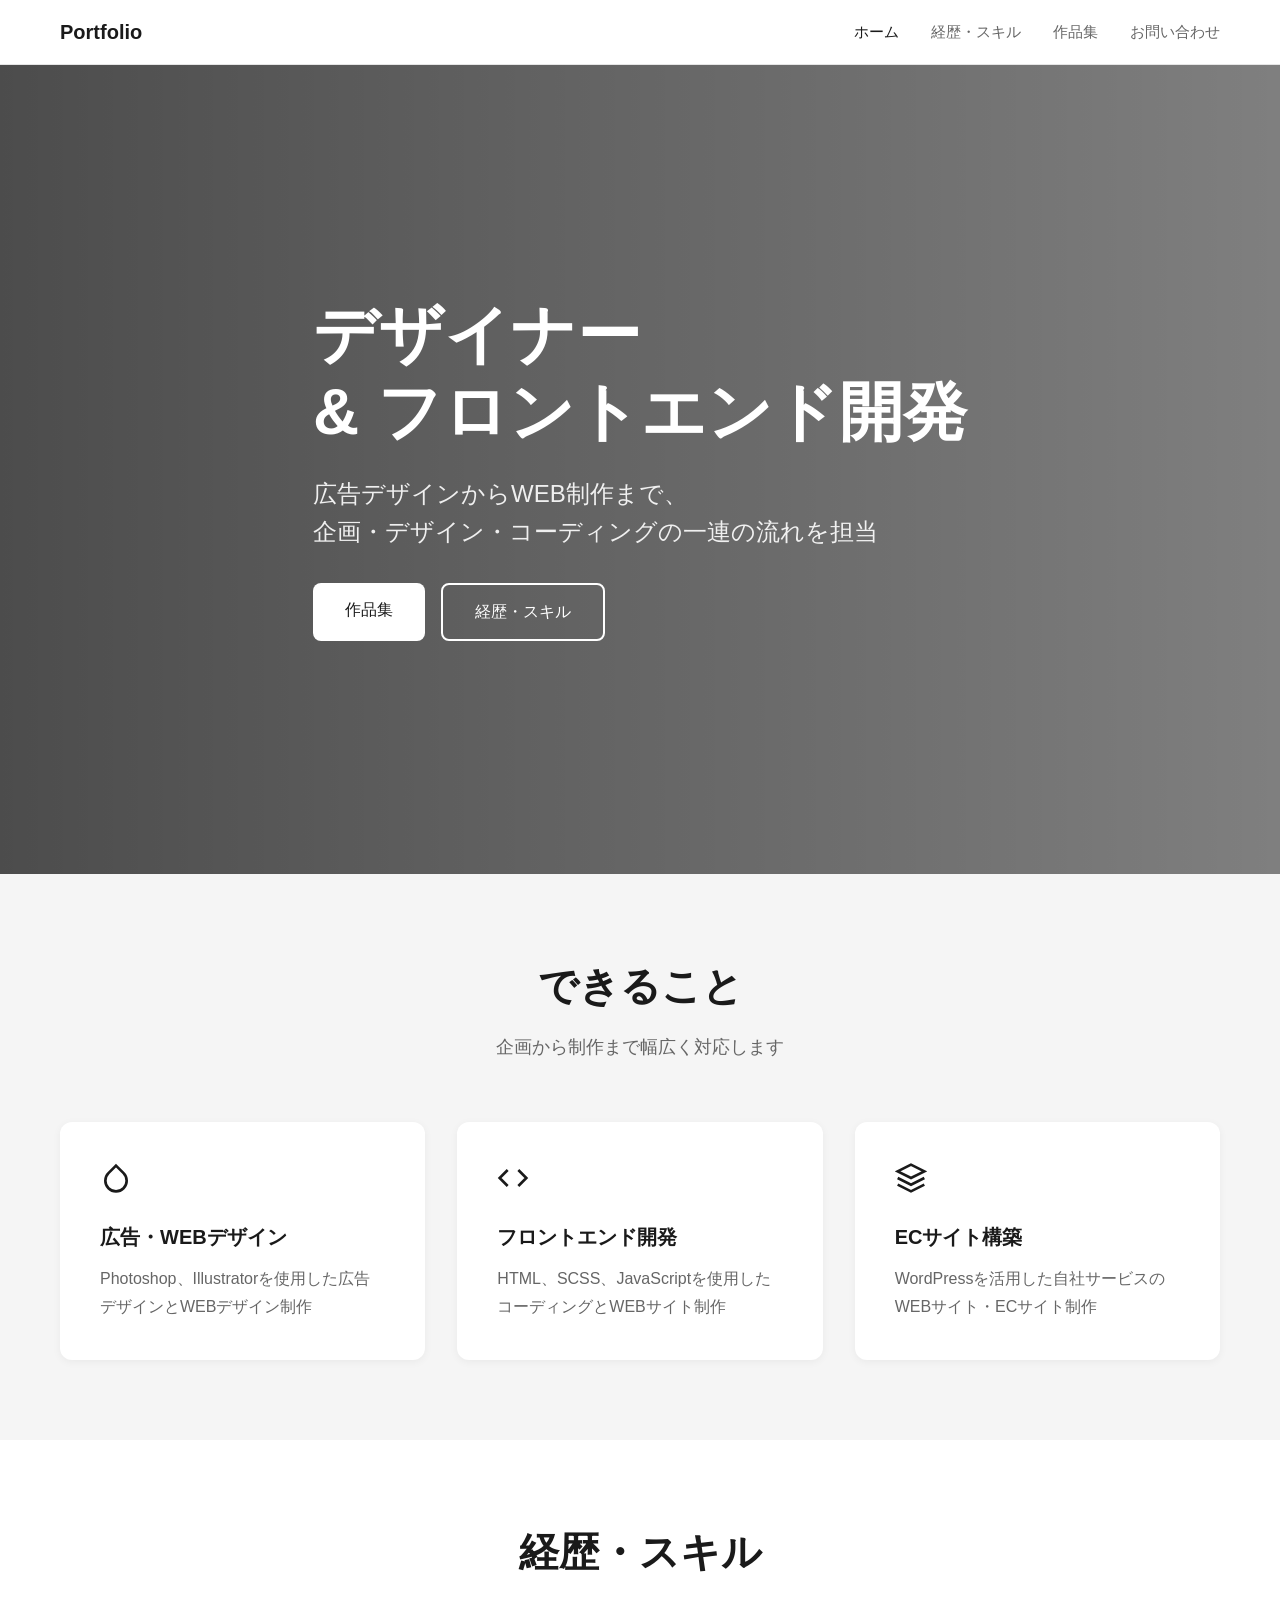
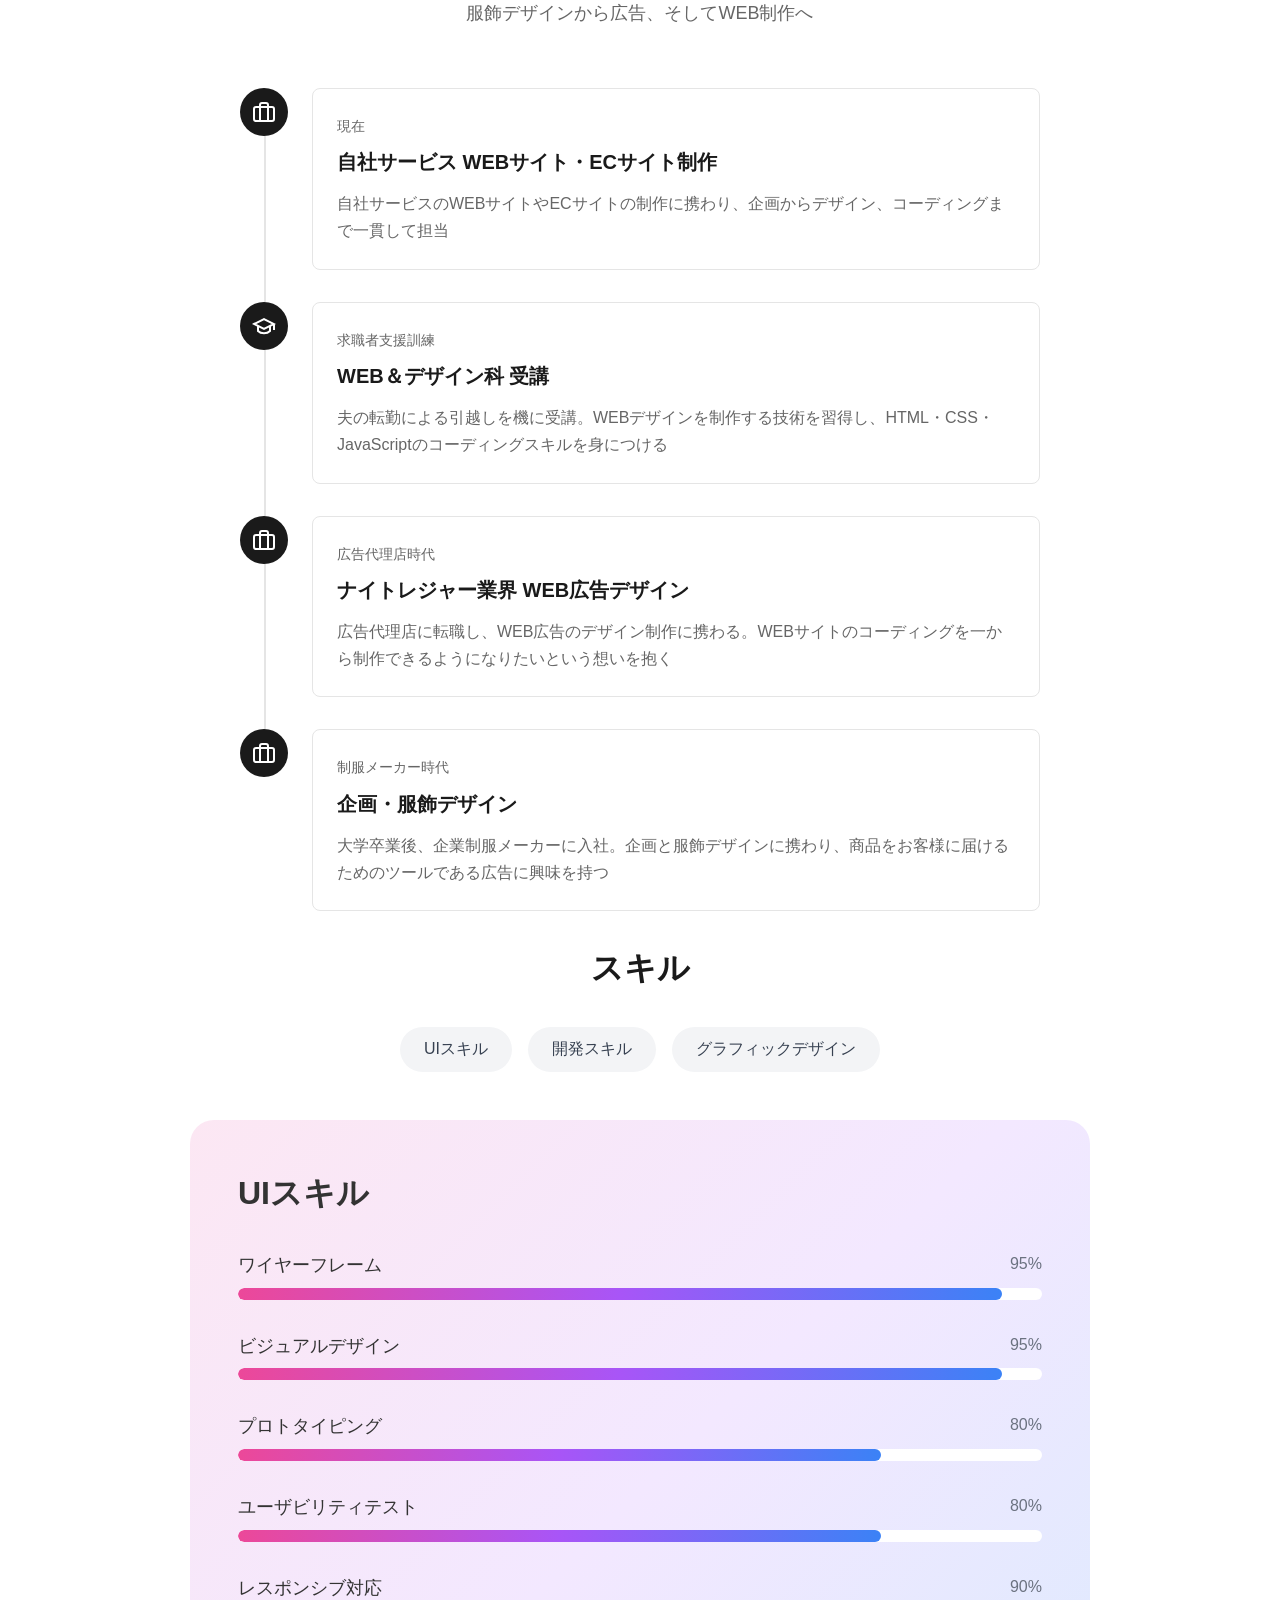
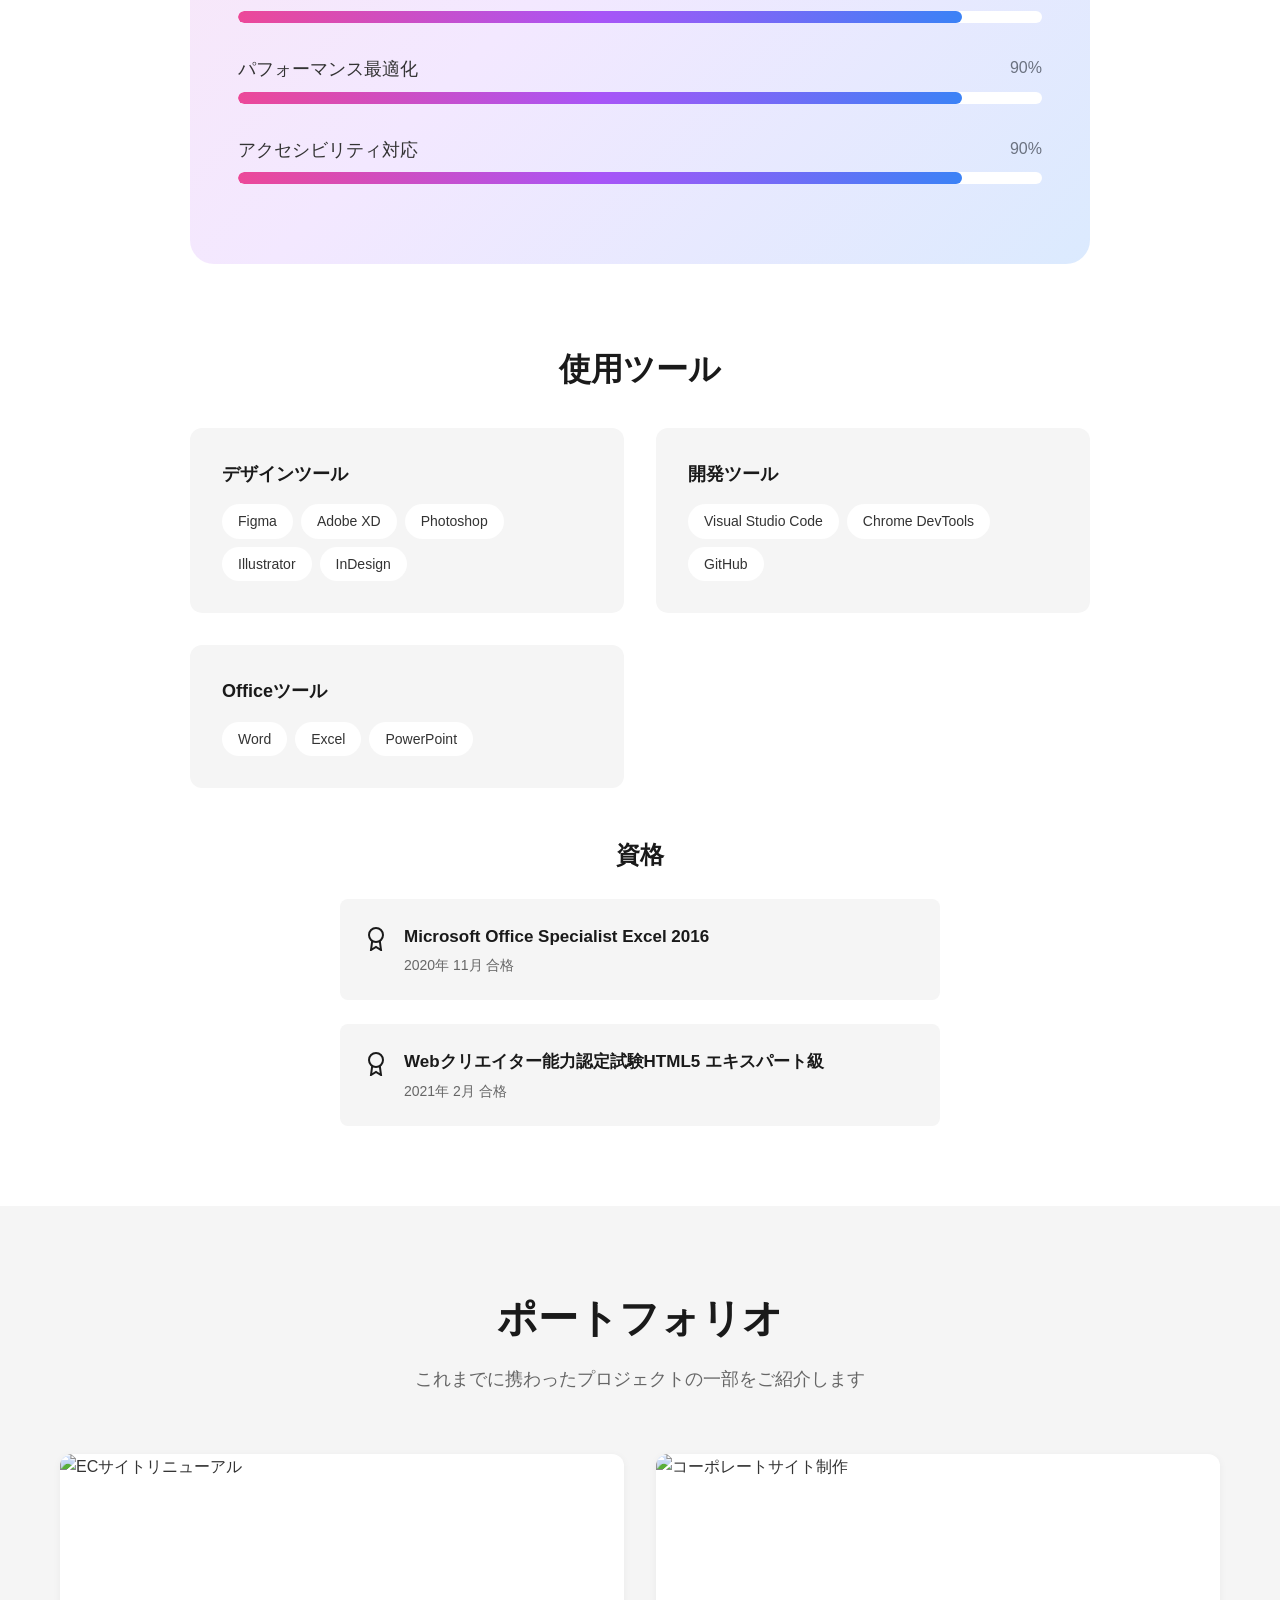
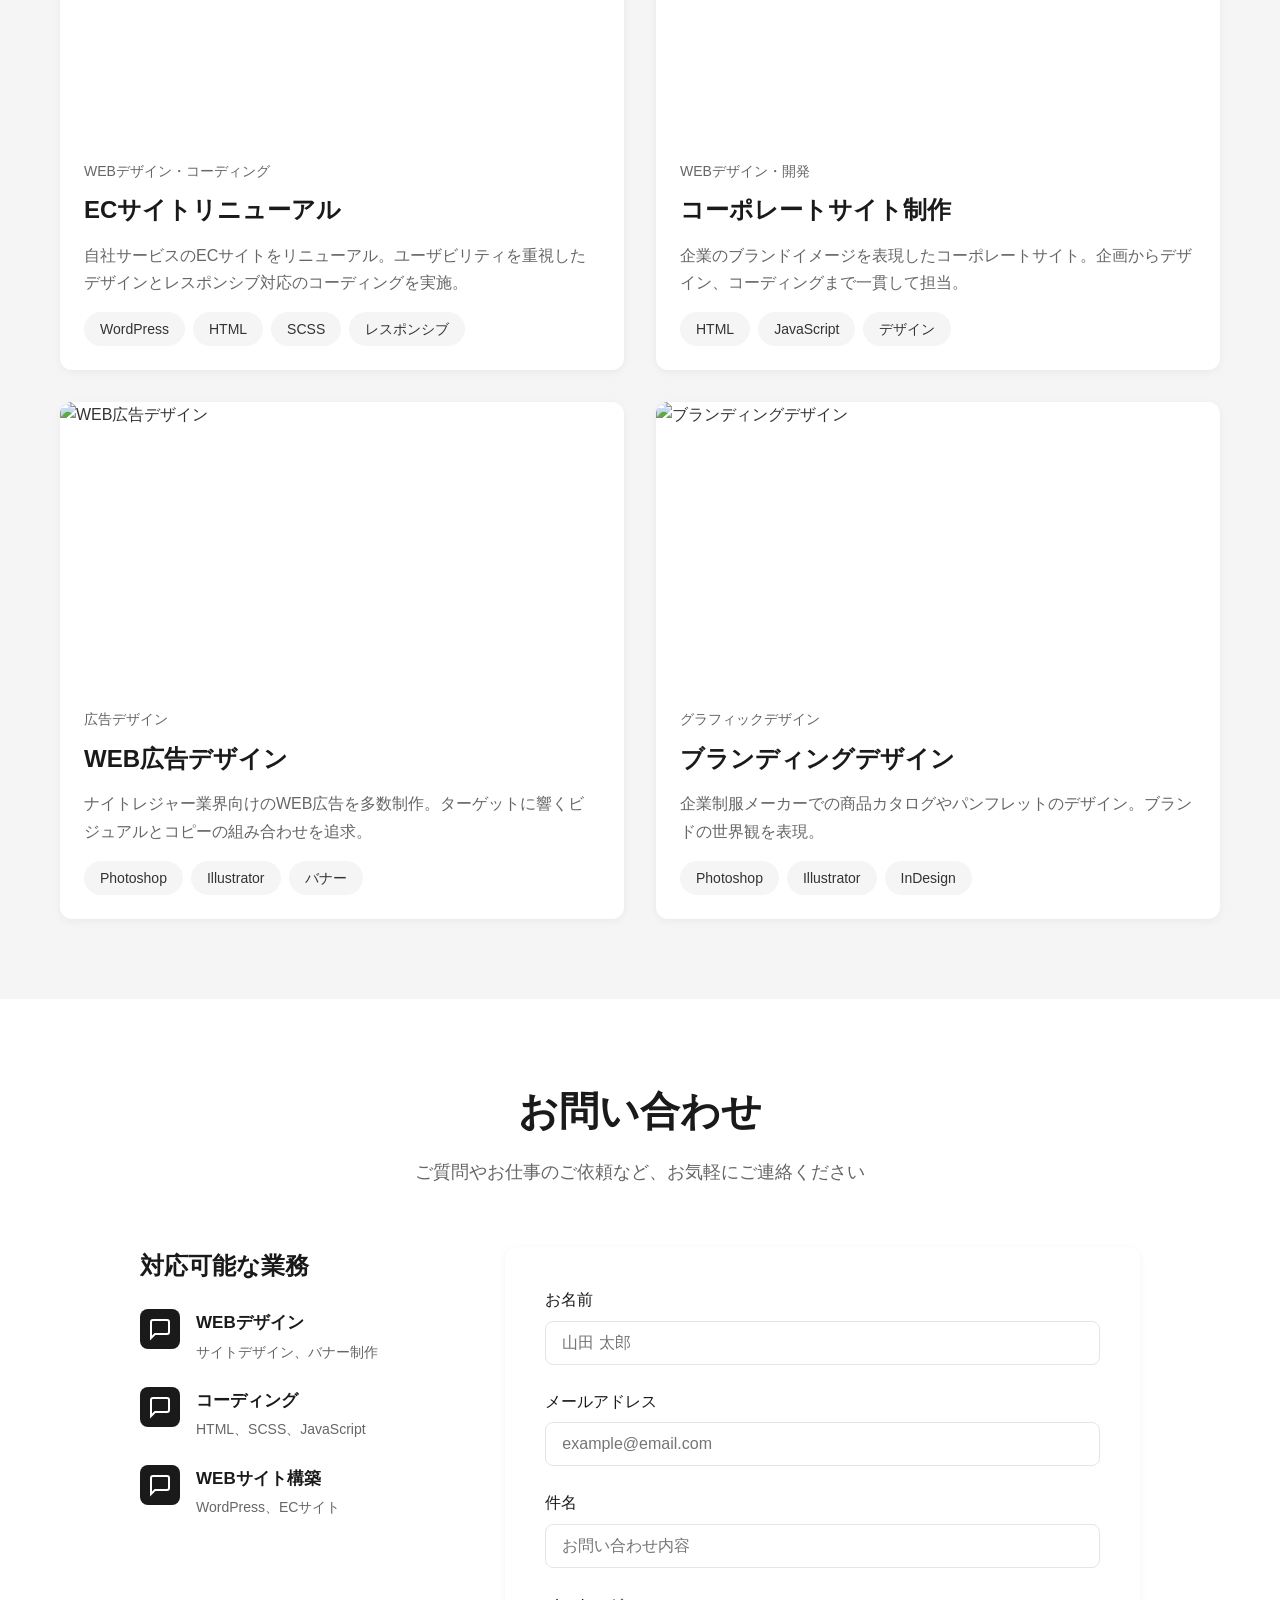
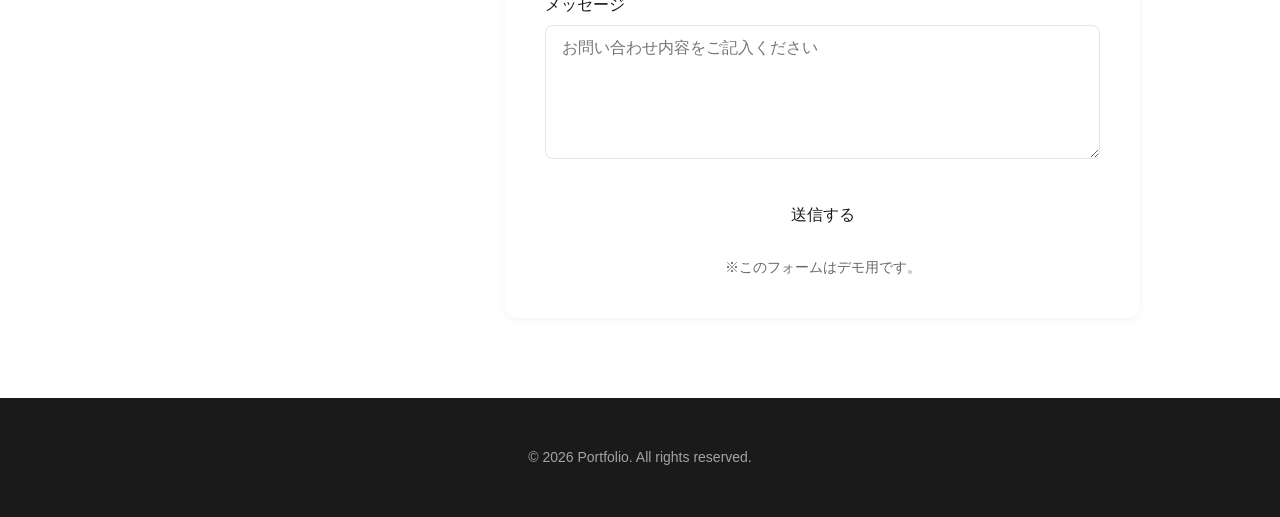
==== index.html @ a0ac702e "Add files via upload" ====
<!DOCTYPE html>
<html lang="ja">
<head>
    <meta charset="UTF-8">
    <meta name="viewport" content="width=device-width, initial-scale=1.0">
    <title>ポートフォリオサイト</title>
    <link rel="stylesheet" href="style.css">
</head>
<body>
    <header class="header" id="header">
        <nav class="nav container">
            <a href="#home" class="nav-logo">Portfolio</a>
            <div class="nav-menu" id="nav-menu">
                <ul class="nav-list">
                    <li class="nav-item"><a href="#home" class="nav-link">ホーム</a></li>
                    <li class="nav-item"><a href="#about" class="nav-link">経歴・スキル</a></li>
                    <li class="nav-item"><a href="#portfolio" class="nav-link">作品集</a></li>
                    <li class="nav-item"><a href="#contact" class="nav-link">お問い合わせ</a></li>
                </ul>
            </div>
            <div class="nav-toggle" id="nav-toggle">
                <span></span>
                <span></span>
                <span></span>
            </div>
        </nav>
    </header>

    <!-- ホームセクション -->
    <section class="home" id="home">
        <div class="home-overlay"></div>
        <div class="home-content container">
            <h1 class="home-title fade-in">デザイナー<br>& フロントエンド開発</h1>
            <p class="home-description fade-in">
                広告デザインからWEB制作まで、<br>
                企画・デザイン・コーディングの一連の流れを担当
            </p>
            <div class="home-buttons fade-in">
                <a href="#portfolio" class="btn btn-primary">作品集</a>
                <a href="#about" class="btn btn-secondary">経歴・スキル</a>
            </div>
        </div>
    </section>

    <!-- できることセクション -->
    <section class="features section">
        <div class="container">
            <div class="section-header">
                <h2 class="section-title">できること</h2>
                <p class="section-description">企画から制作まで幅広く対応します</p>
            </div>
            <div class="features-grid">
                <div class="feature-card">
                    <div class="feature-icon">
                        <svg xmlns="http://www.w3.org/2000/svg" width="32" height="32" viewBox="0 0 24 24" fill="none" stroke="currentColor" stroke-width="2">
                            <path d="M12 2.69l5.66 5.66a8 8 0 1 1-11.31 0z"/>
                        </svg>
                    </div>
                    <h3 class="feature-title">広告・WEBデザイン</h3>
                    <p class="feature-description">Photoshop、Illustratorを使用した広告デザインとWEBデザイン制作</p>
                </div>
                <div class="feature-card">
                    <div class="feature-icon">
                        <svg xmlns="http://www.w3.org/2000/svg" width="32" height="32" viewBox="0 0 24 24" fill="none" stroke="currentColor" stroke-width="2">
                            <polyline points="16 18 22 12 16 6"></polyline>
                            <polyline points="8 6 2 12 8 18"></polyline>
                        </svg>
                    </div>
                    <h3 class="feature-title">フロントエンド開発</h3>
                    <p class="feature-description">HTML、SCSS、JavaScriptを使用したコーディングとWEBサイト制作</p>
                </div>
                <div class="feature-card">
                    <div class="feature-icon">
                        <svg xmlns="http://www.w3.org/2000/svg" width="32" height="32" viewBox="0 0 24 24" fill="none" stroke="currentColor" stroke-width="2">
                            <polygon points="12 2 2 7 12 12 22 7 12 2"></polygon>
                            <polyline points="2 17 12 22 22 17"></polyline>
                            <polyline points="2 12 12 17 22 12"></polyline>
                        </svg>
                    </div>
                    <h3 class="feature-title">ECサイト構築</h3>
                    <p class="feature-description">WordPressを活用した自社サービスのWEBサイト・ECサイト制作</p>
                </div>
            </div>
        </div>
    </section>

    <!-- 経歴・スキルセクション -->
    <section class="about section" id="about">
        <div class="container">
            <div class="section-header">
                <h2 class="section-title">経歴・スキル</h2>
                <p class="section-description">服飾デザインから広告、そしてWEB制作へ</p>
            </div>

            <!-- 経歴タイムライン -->
            <div class="timeline">
                <div class="timeline-item">
                    <div class="timeline-icon">
                        <svg xmlns="http://www.w3.org/2000/svg" width="24" height="24" viewBox="0 0 24 24" fill="none" stroke="currentColor" stroke-width="2">
                            <rect x="2" y="7" width="20" height="14" rx="2" ry="2"></rect>
                            <path d="M16 21V5a2 2 0 0 0-2-2h-4a2 2 0 0 0-2 2v16"></path>
                        </svg>
                    </div>
                    <div class="timeline-content">
                        <span class="timeline-period">現在</span>
                        <h3 class="timeline-title">自社サービス WEBサイト・ECサイト制作</h3>
                        <p class="timeline-description">自社サービスのWEBサイトやECサイトの制作に携わり、企画からデザイン、コーディングまで一貫して担当</p>
                    </div>
                </div>
                <div class="timeline-item">
                    <div class="timeline-icon">
                        <svg xmlns="http://www.w3.org/2000/svg" width="24" height="24" viewBox="0 0 24 24" fill="none" stroke="currentColor" stroke-width="2">
                            <path d="M22 10v6M2 10l10-5 10 5-10 5z"></path>
                            <path d="M6 12v5c3 3 9 3 12 0v-5"></path>
                        </svg>
                    </div>
                    <div class="timeline-content">
                        <span class="timeline-period">求職者支援訓練</span>
                        <h3 class="timeline-title">WEB＆デザイン科 受講</h3>
                        <p class="timeline-description">夫の転勤による引越しを機に受講。WEBデザインを制作する技術を習得し、HTML・CSS・JavaScriptのコーディングスキルを身につける</p>
                    </div>
                </div>
                <div class="timeline-item">
                    <div class="timeline-icon">
                        <svg xmlns="http://www.w3.org/2000/svg" width="24" height="24" viewBox="0 0 24 24" fill="none" stroke="currentColor" stroke-width="2">
                            <rect x="2" y="7" width="20" height="14" rx="2" ry="2"></rect>
                            <path d="M16 21V5a2 2 0 0 0-2-2h-4a2 2 0 0 0-2 2v16"></path>
                        </svg>
                    </div>
                    <div class="timeline-content">
                        <span class="timeline-period">広告代理店時代</span>
                        <h3 class="timeline-title">ナイトレジャー業界 WEB広告デザイン</h3>
                        <p class="timeline-description">広告代理店に転職し、WEB広告のデザイン制作に携わる。WEBサイトのコーディングを一から制作できるようになりたいという想いを抱く</p>
                    </div>
                </div>
                <div class="timeline-item">
                    <div class="timeline-icon">
                        <svg xmlns="http://www.w3.org/2000/svg" width="24" height="24" viewBox="0 0 24 24" fill="none" stroke="currentColor" stroke-width="2">
                            <rect x="2" y="7" width="20" height="14" rx="2" ry="2"></rect>
                            <path d="M16 21V5a2 2 0 0 0-2-2h-4a2 2 0 0 0-2 2v16"></path>
                        </svg>
                    </div>
                    <div class="timeline-content">
                        <span class="timeline-period">制服メーカー時代</span>
                        <h3 class="timeline-title">企画・服飾デザイン</h3>
                        <p class="timeline-description">大学卒業後、企業制服メーカーに入社。企画と服飾デザインに携わり、商品をお客様に届けるためのツールである広告に興味を持つ</p>
                    </div>
                </div>
            </div>
             <!-- Skills Section -->
            <section id="skills" class="section-bg-white">
                <h3 class="skills-heading">スキル</h3>
                <div class="container">
                    <div class="skill-tabs">
                        <button class="skill-tab" onclick="switchSkillTab('ui')">UIスキル</button>
                        <button class="skill-tab" onclick="switchSkillTab('technical')">開発スキル</button>
                        <button class="skill-tab" onclick="switchSkillTab('design')">グラフィックデザイン</button>
                    </div>

                    <div class="skills-content">
                        <h3 id="skillCategoryTitle" style="font-size: 2rem; margin-bottom: 2rem;">UIスキル</h3>
                        <div id="skillsContainer"></div>
                    </div>
                </div>
            </section>
            <!-- スキル -->
            <div class="skills-section">
                <h3 class="skills-heading">使用ツール</h3>
                <div class="skills-grid">
                    <div class="skill-category">
                        <h4 class="skill-category-title">デザインツール</h4>
                        <div class="skill-tags">
                            <span class="skill-tag">Figma</span>
                            <span class="skill-tag">Adobe XD</span>
                            <span class="skill-tag">Photoshop</span>
                            <span class="skill-tag">Illustrator</span>
                            <span class="skill-tag">InDesign</span>
                        </div>
                    </div>
                    <div class="skill-category">
                        <h4 class="skill-category-title">開発ツール</h4>
                        <div class="skill-tags">
                            <span class="skill-tag">Visual Studio Code</span>
                            <span class="skill-tag">Chrome DevTools</span>
                            <span class="skill-tag">GitHub</span>
                        </div>
                    </div>
                    <div class="skill-category">
                        <h4 class="skill-category-title">Officeツール</h4>
                        <div class="skill-tags">
                            <span class="skill-tag">Word</span>
                            <span class="skill-tag">Excel</span>
                            <span class="skill-tag">PowerPoint</span>
                        </div>
                    </div>
                </div>

                <!-- 資格 -->
                <div class="certifications">
                    <h4 class="certifications-title">資格</h4>
                    <div class="certifications-grid">
                        <div class="certification-item">
                            <svg xmlns="http://www.w3.org/2000/svg" width="24" height="24" viewBox="0 0 24 24" fill="none" stroke="currentColor" stroke-width="2">
                                <circle cx="12" cy="8" r="7"></circle>
                                <polyline points="8.21 13.89 7 23 12 20 17 23 15.79 13.88"></polyline>
                            </svg>
                            <div>
                                <h5>Microsoft Office Specialist Excel 2016</h5>
                                <p>2020年 11月 合格</p>
                            </div>
                        </div>
                        <div class="certification-item">
                            <svg xmlns="http://www.w3.org/2000/svg" width="24" height="24" viewBox="0 0 24 24" fill="none" stroke="currentColor" stroke-width="2">
                                <circle cx="12" cy="8" r="7"></circle>
                                <polyline points="8.21 13.89 7 23 12 20 17 23 15.79 13.88"></polyline>
                            </svg>
                            <div>
                                <h5>Webクリエイター能力認定試験HTML5 エキスパート級</h5>
                                <p>2021年 2月 合格</p>
                            </div>
                        </div>
                    </div>
                </div>
            </div>
        </div>
    </section>

    <!-- ポートフォリオセクション -->
    <section class="portfolio section" id="portfolio">
        <div class="container">
            <div class="section-header">
                <h2 class="section-title">ポートフォリオ</h2>
                <p class="section-description">これまでに携わったプロジェクトの一部をご紹介します</p>
            </div>
            <div class="portfolio-grid">
                <div class="portfolio-item">
                    <div class="portfolio-image">
                        <img src="https://images.unsplash.com/photo-1523001185760-84ed1a5c6377?w=800" alt="ECサイトリニューアル">
                        <div class="portfolio-overlay">
                            <span>詳細を見る</span>
                        </div>
                    </div>
                    <div class="portfolio-content">
                        <span class="portfolio-category">WEBデザイン・コーディング</span>
                        <h3 class="portfolio-title">ECサイトリニューアル</h3>
                        <p class="portfolio-description">自社サービスのECサイトをリニューアル。ユーザビリティを重視したデザインとレスポンシブ対応のコーディングを実施。</p>
                        <div class="portfolio-tags">
                            <span class="portfolio-tag">WordPress</span>
                            <span class="portfolio-tag">HTML</span>
                            <span class="portfolio-tag">SCSS</span>
                            <span class="portfolio-tag">レスポンシブ</span>
                        </div>
                    </div>
                </div>
                <div class="portfolio-item">
                    <div class="portfolio-image">
                        <img src="https://images.unsplash.com/photo-1630522790858-50b4ef44944b?w=800" alt="コーポレートサイト制作">
                        <div class="portfolio-overlay">
                            <span>詳細を見る</span>
                        </div>
                    </div>
                    <div class="portfolio-content">
                        <span class="portfolio-category">WEBデザイン・開発</span>
                        <h3 class="portfolio-title">コーポレートサイト制作</h3>
                        <p class="portfolio-description">企業のブランドイメージを表現したコーポレートサイト。企画からデザイン、コーディングまで一貫して担当。</p>
                        <div class="portfolio-tags">
                            <span class="portfolio-tag">HTML</span>
                            <span class="portfolio-tag">JavaScript</span>
                            <span class="portfolio-tag">デザイン</span>
                        </div>
                    </div>
                </div>
                <div class="portfolio-item">
                    <div class="portfolio-image">
                        <img src="https://images.unsplash.com/photo-1774283834505-e7bf45485d43?w=800" alt="WEB広告デザイン">
                        <div class="portfolio-overlay">
                            <span>詳細を見る</span>
                        </div>
                    </div>
                    <div class="portfolio-content">
                        <span class="portfolio-category">広告デザイン</span>
                        <h3 class="portfolio-title">WEB広告デザイン</h3>
                        <p class="portfolio-description">ナイトレジャー業界向けのWEB広告を多数制作。ターゲットに響くビジュアルとコピーの組み合わせを追求。</p>
                        <div class="portfolio-tags">
                            <span class="portfolio-tag">Photoshop</span>
                            <span class="portfolio-tag">Illustrator</span>
                            <span class="portfolio-tag">バナー</span>
                        </div>
                    </div>
                </div>
                <div class="portfolio-item">
                    <div class="portfolio-image">
                        <img src="https://images.unsplash.com/photo-1512645592367-97ba8a9d4035?w=800" alt="ブランディングデザイン">
                        <div class="portfolio-overlay">
                            <span>詳細を見る</span>
                        </div>
                    </div>
                    <div class="portfolio-content">
                        <span class="portfolio-category">グラフィックデザイン</span>
                        <h3 class="portfolio-title">ブランディングデザイン</h3>
                        <p class="portfolio-description">企業制服メーカーでの商品カタログやパンフレットのデザイン。ブランドの世界観を表現。</p>
                        <div class="portfolio-tags">
                            <span class="portfolio-tag">Photoshop</span>
                            <span class="portfolio-tag">Illustrator</span>
                            <span class="portfolio-tag">InDesign</span>
                        </div>
                    </div>
                </div>
            </div>
        </div>
    </section>

    <!-- お問い合わせセクション -->
    <section class="contact section" id="contact">
        <div class="container">
            <div class="section-header">
                <h2 class="section-title">お問い合わせ</h2>
                <p class="section-description">ご質問やお仕事のご依頼など、お気軽にご連絡ください</p>
            </div>
            <div class="contact-wrapper">
                <div class="contact-info">
                    <h3 class="contact-info-title">対応可能な業務</h3>
                    <div class="contact-service">
                        <div class="contact-service-icon">
                            <svg xmlns="http://www.w3.org/2000/svg" width="24" height="24" viewBox="0 0 24 24" fill="none" stroke="currentColor" stroke-width="2">
                                <path d="M21 15a2 2 0 0 1-2 2H7l-4 4V5a2 2 0 0 1 2-2h14a2 2 0 0 1 2 2z"></path>
                            </svg>
                        </div>
                        <div>
                            <h4>WEBデザイン</h4>
                            <p>サイトデザイン、バナー制作</p>
                        </div>
                    </div>
                    <div class="contact-service">
                        <div class="contact-service-icon">
                            <svg xmlns="http://www.w3.org/2000/svg" width="24" height="24" viewBox="0 0 24 24" fill="none" stroke="currentColor" stroke-width="2">
                                <path d="M21 15a2 2 0 0 1-2 2H7l-4 4V5a2 2 0 0 1 2-2h14a2 2 0 0 1 2 2z"></path>
                            </svg>
                        </div>
                        <div>
                            <h4>コーディング</h4>
                            <p>HTML、SCSS、JavaScript</p>
                        </div>
                    </div>
                    <div class="contact-service">
                        <div class="contact-service-icon">
                            <svg xmlns="http://www.w3.org/2000/svg" width="24" height="24" viewBox="0 0 24 24" fill="none" stroke="currentColor" stroke-width="2">
                                <path d="M21 15a2 2 0 0 1-2 2H7l-4 4V5a2 2 0 0 1 2-2h14a2 2 0 0 1 2 2z"></path>
                            </svg>
                        </div>
                        <div>
                            <h4>WEBサイト構築</h4>
                            <p>WordPress、ECサイト</p>
                        </div>
                    </div>
                </div>
                <div class="contact-form-wrapper">
                    <form class="contact-form" id="contact-form">
                        <div class="form-group">
                            <label for="name">お名前</label>
                            <input type="text" id="name" name="name" required placeholder="山田 太郎">
                        </div>
                        <div class="form-group">
                            <label for="email">メールアドレス</label>
                            <input type="email" id="email" name="email" required placeholder="example@email.com">
                        </div>
                        <div class="form-group">
                            <label for="subject">件名</label>
                            <input type="text" id="subject" name="subject" required placeholder="お問い合わせ内容">
                        </div>
                        <div class="form-group">
                            <label for="message">メッセージ</label>
                            <textarea id="message" name="message" rows="6" required placeholder="お問い合わせ内容をご記入ください"></textarea>
                        </div>
                        <button type="submit" class="btn btn-primary btn-full">送信する</button>
                        <p class="form-note">※このフォームはデモ用です。</p>
                    </form>
                </div>
            </div>
        </div>
    </section>

    <!-- フッター -->
    <footer class="footer">
        <div class="container">
            <p class="footer-text">© 2026 Portfolio. All rights reserved.</p>
        </div>
    </footer>

    <script src="script.js"></script>
</body>
</html>
---- style.css ----
* {
    margin: 0;
    padding: 0;
    box-sizing: border-box;
}

:root {
    --primary-color: #1a1a1a;
    --secondary-color: #f5f5f5;
    --text-color: #333;
    --text-light: #666;
    --border-color: #e5e5e5;
    --white: #ffffff;
    --transition: all 0.3s ease;
}

html {
    scroll-behavior: smooth;
}

body {
    font-family: -apple-system, BlinkMacSystemFont, 'Segoe UI', 'Roboto', 'Helvetica Neue', Arial, sans-serif;
    font-size: 16px;
    line-height: 1.6;
    color: var(--text-color);
    background-color: var(--white);
}

.container {
    max-width: 1200px;
    margin: 0 auto;
    padding: 0 20px;
}

.section {
    padding: 80px 0;
}

.section-header {
    text-align: center;
    margin-bottom: 60px;
}

.section-title {
    font-size: 2.5rem;
    font-weight: 700;
    color: var(--primary-color);
    margin-bottom: 15px;
}

.section-description {
    font-size: 1.125rem;
    color: var(--text-light);
}

/* ===== ボタン ===== */
.btn {
    display: inline-block;
    padding: 14px 32px;
    border-radius: 8px;
    text-decoration: none;
    font-weight: 500;
    transition: var(--transition);
    cursor: pointer;
    border: none;
    font-size: 1rem;
}

.btn-primary {
    background-color: var(--white);
    color: var(--primary-color);
}

.btn-primary:hover {
    background-color: var(--secondary-color);
    transform: translateY(-2px);
}

.btn-secondary {
    background-color: transparent;
    color: var(--white);
    border: 2px solid var(--white);
}

.btn-secondary:hover {
    background-color: rgba(255, 255, 255, 0.1);
}

.btn-full {
    width: 100%;
}

/* ===== ヘッダー ===== */
.header {
    position: fixed;
    top: 0;
    left: 0;
    right: 0;
    background-color: rgba(255, 255, 255, 0.95);
    backdrop-filter: blur(10px);
    border-bottom: 1px solid var(--border-color);
    z-index: 1000;
}

.nav {
    display: flex;
    justify-content: space-between;
    align-items: center;
    height: 64px;
}

.nav-logo {
    font-size: 1.25rem;
    font-weight: 600;
    color: var(--primary-color);
    text-decoration: none;
}

.nav-list {
    display: flex;
    list-style: none;
    gap: 32px;
}

.nav-link {
    color: var(--text-light);
    text-decoration: none;
    font-size: 0.9375rem;
    transition: var(--transition);
}

.nav-link:hover,
.nav-link.active {
    color: var(--primary-color);
    font-weight: 500;
}

.nav-toggle {
    display: none;
    flex-direction: column;
    gap: 6px;
    cursor: pointer;
}

.nav-toggle span {
    width: 24px;
    height: 2px;
    background-color: var(--primary-color);
    transition: var(--transition);
}

/* ===== ホームセクション ===== */
.home {
    position: relative;
    height: 90vh;
    display: flex;
    align-items: center;
    justify-content: center;
    background: linear-gradient(135deg, #1a1a1a 0%, #2d2d2d 100%);
    background-image: url('https://images.unsplash.com/photo-1758876020204-de202119ef27?w=1920');
    background-size: cover;
    background-position: center;
    margin-top: 64px;
}

.home-overlay {
    position: absolute;
    inset: 0;
    background: linear-gradient(to right, rgba(0, 0, 0, 0.7), rgba(0, 0, 0, 0.5));
}

.home-content {
    position: relative;
    z-index: 10;
    color: var(--white);
    text-align: left;
}

.home-title {
    font-size: 4rem;
    font-weight: 700;
    margin-bottom: 24px;
    line-height: 1.2;
}

.home-description {
    font-size: 1.5rem;
    margin-bottom: 32px;
    color: rgba(255, 255, 255, 0.9);
}

.home-buttons {
    display: flex;
    gap: 16px;
    flex-wrap: wrap;
}

/* ===== できることセクション ===== */
.features {
    background-color: var(--secondary-color);
}

.features-grid {
    display: grid;
    grid-template-columns: repeat(auto-fit, minmax(300px, 1fr));
    gap: 32px;
}

.feature-card {
    background-color: var(--white);
    padding: 40px;
    border-radius: 12px;
    box-shadow: 0 2px 8px rgba(0, 0, 0, 0.05);
    transition: var(--transition);
}

.feature-card:hover {
    box-shadow: 0 8px 24px rgba(0, 0, 0, 0.1);
    transform: translateY(-4px);
}

.feature-icon {
    color: var(--primary-color);
    margin-bottom: 20px;
}

.feature-title {
    font-size: 1.25rem;
    font-weight: 600;
    margin-bottom: 12px;
    color: var(--primary-color);
}

.feature-description {
    color: var(--text-light);
    line-height: 1.7;
}

/* ===== 経歴タイムライン ===== */
.about {
    background-color: var(--white);
}

.timeline {
    max-width: 800px;
    margin: 0 auto;
    position: relative;
}

.timeline-item {
    display: flex;
    gap: 24px;
    margin-bottom: 32px;
    position: relative;
}

.timeline-item:not(:last-child)::after {
    content: '';
    position: absolute;
    left: 24px;
    top: 48px;
    bottom: -32px;
    width: 2px;
    background-color: var(--border-color);
}

.timeline-icon {
    width: 48px;
    height: 48px;
    background-color: var(--primary-color);
    color: var(--white);
    border-radius: 50%;
    display: flex;
    align-items: center;
    justify-content: center;
    flex-shrink: 0;
    z-index: 1;
}

.timeline-content {
    flex: 1;
    background-color: var(--white);
    padding: 24px;
    border-radius: 8px;
    border: 1px solid var(--border-color);
    transition: var(--transition);
}

.timeline-content:hover {
    box-shadow: 0 4px 12px rgba(0, 0, 0, 0.1);
}

.timeline-period {
    font-size: 0.875rem;
    color: var(--text-light);
    font-weight: 500;
}

.timeline-title {
    font-size: 1.25rem;
    font-weight: 600;
    margin: 8px 0 12px;
    color: var(--primary-color);
}

.timeline-description {
    color: var(--text-light);
    line-height: 1.7;
}

/* ===== スキルセクション ===== */
.skills-section {
    max-width: 900px;
    margin: 80px auto 0;
}

.skills-heading {
    font-size: 2rem;
    font-weight: 700;
    color: var(--primary-color);
    margin-bottom: 32px;
    text-align: center;
}

.skills-grid {
    display: grid;
    grid-template-columns: repeat(auto-fit, minmax(280px, 1fr));
    gap: 32px;
    margin-bottom: 48px;
}

.skill-category {
    background-color: var(--secondary-color);
    padding: 32px;
    border-radius: 12px;
}

.skill-category-title {
    font-size: 1.125rem;
    font-weight: 600;
    margin-bottom: 16px;
    color: var(--primary-color);
}

.skill-tags {
    display: flex;
    flex-wrap: wrap;
    gap: 8px;
}

.skill-tag {
    display: inline-block;
    padding: 6px 16px;
    background-color: var(--white);
    color: var(--text-color);
    border-radius: 20px;
    font-size: 0.875rem;
}
/* Skills Section */
.skill-tabs {
    display: flex;
    flex-wrap: wrap;
    justify-content: center;
    gap: 1rem;
    margin-bottom: 3rem;
}

.skill-tab {
    padding: 0.75rem 1.5rem;
    border: none;
    border-radius: 9999px;
    background: #f3f4f6;
    color: #374151;
    cursor: pointer;
    transition: all 0.3s;
    font-size: 1rem;
}

.skill-tab.active {
    background: linear-gradient(135deg, #ec4899, #a855f7, #3b82f6);
    color: white;
    box-shadow: 0 4px 6px rgba(0, 0, 0, 0.1);
}

.skills-content {
    background: linear-gradient(135deg, #fce7f3, #f3e8ff, #dbeafe);
    border-radius: 1.5rem;
    padding: 3rem;
    max-width: 900px;
    margin: 0 auto;
}

.skill-item {
    margin-bottom: 2rem;
}

.skill-header {
    display: flex;
    justify-content: space-between;
    margin-bottom: 0.5rem;
}

.skill-name {
    font-size: 1.125rem;
}

.skill-level {
    color: #6b7280;
}

.skill-bar {
    height: 0.75rem;
    background: white;
    border-radius: 9999px;
    overflow: hidden;
}

.skill-progress {
    height: 100%;
    background: linear-gradient(90deg, #ec4899, #a855f7, #3b82f6);
    border-radius: 9999px;
    transition: width 1s ease-out;
}

.stats-grid {
    display: grid;
    grid-template-columns: repeat(auto-fit, minmax(200px, 1fr));
    gap: 1.5rem;
    margin-top: 3rem;
    max-width: 1000px;
    margin-left: auto;
    margin-right: auto;
}

.stat-card {
    text-align: center;
    padding: 2rem;
    background: linear-gradient(135deg, #fce7f3, #f3e8ff, #dbeafe);
    border-radius: 1rem;
}

.stat-value {
    font-size: 2.5rem;
    background: linear-gradient(135deg, #ec4899, #a855f7, #3b82f6);
    -webkit-background-clip: text;
    -webkit-text-fill-color: transparent;
    background-clip: text;
    margin-bottom: 0.5rem;
}

.stat-label {
    color: #6b7280;
}

/* ===== 資格 ===== */
.certifications {
    max-width: 600px;
    margin: 0 auto;
}

.certifications-title {
    font-size: 1.5rem;
    font-weight: 600;
    color: var(--primary-color);
    margin-bottom: 24px;
    text-align: center;
}
.certifications-grid {
    display: grid;
    grid-template-columns: repeat(auto-fit, minmax(300px, 1fr));
    gap: 24px;
}
.certification-item {
    display: flex;
    align-items: flex-start;
    gap: 16px;
    background-color: var(--secondary-color);
    padding: 24px;
    border-radius: 8px;
}

.certification-item svg {
    color: var(--primary-color);
    flex-shrink: 0;
    margin-top: 4px;
}

.certification-item h5 {
    font-size: 1.0625rem;
    font-weight: 600;
    color: var(--primary-color);
    margin-bottom: 4px;
}

.certification-item p {
    font-size: 0.875rem;
    color: var(--text-light);
}

/* ===== ポートフォリオセクション ===== */
.portfolio {
    background-color: var(--secondary-color);
}

.portfolio-grid {
    display: grid;
    grid-template-columns: repeat(auto-fit, minmax(500px, 1fr));
    gap: 32px;
}

.portfolio-item {
    background-color: var(--white);
    border-radius: 12px;
    overflow: hidden;
    box-shadow: 0 2px 8px rgba(0, 0, 0, 0.05);
    transition: var(--transition);
}

.portfolio-item:hover {
    box-shadow: 0 12px 32px rgba(0, 0, 0, 0.15);
}

.portfolio-image {
    position: relative;
    height: 280px;
    overflow: hidden;
}

.portfolio-image img {
    width: 100%;
    height: 100%;
    object-fit: cover;
    transition: transform 0.5s ease;
}

.portfolio-item:hover .portfolio-image img {
    transform: scale(1.05);
}

.portfolio-overlay {
    position: absolute;
    inset: 0;
    background: linear-gradient(to top, rgba(0, 0, 0, 0.6), transparent);
    display: flex;
    align-items: flex-end;
    justify-content: flex-start;
    padding: 20px;
    opacity: 0;
    transition: var(--transition);
}

.portfolio-item:hover .portfolio-overlay {
    opacity: 1;
}

.portfolio-overlay span {
    color: var(--white);
    font-weight: 500;
}

.portfolio-content {
    padding: 24px;
}

.portfolio-category {
    font-size: 0.875rem;
    color: var(--text-light);
    font-weight: 500;
}

.portfolio-title {
    font-size: 1.5rem;
    font-weight: 600;
    color: var(--primary-color);
    margin: 8px 0 12px;
}

.portfolio-description {
    color: var(--text-light);
    line-height: 1.7;
    margin-bottom: 16px;
}

.portfolio-tags {
    display: flex;
    flex-wrap: wrap;
    gap: 8px;
}

.portfolio-tag {
    display: inline-block;
    padding: 6px 16px;
    background-color: var(--secondary-color);
    color: var(--text-color);
    border-radius: 20px;
    font-size: 0.875rem;
}

/* ===== お問い合わせセクション ===== */
.contact {
    background-color: var(--white);
}

.contact-wrapper {
    display: grid;
    grid-template-columns: 1fr 2fr;
    gap: 48px;
    max-width: 1000px;
    margin: 0 auto;
}

.contact-info-title {
    font-size: 1.5rem;
    font-weight: 600;
    color: var(--primary-color);
    margin-bottom: 24px;
}

.contact-service {
    display: flex;
    align-items: flex-start;
    gap: 16px;
    margin-bottom: 24px;
}

.contact-service-icon {
    width: 40px;
    height: 40px;
    background-color: var(--primary-color);
    color: var(--white);
    border-radius: 8px;
    display: flex;
    align-items: center;
    justify-content: center;
    flex-shrink: 0;
}

.contact-service h4 {
    font-size: 1.0625rem;
    font-weight: 600;
    color: var(--primary-color);
    margin-bottom: 4px;
}

.contact-service p {
    font-size: 0.875rem;
    color: var(--text-light);
}

.contact-form-wrapper {
    background-color: var(--white);
    padding: 40px;
    border-radius: 12px;
    box-shadow: 0 2px 8px rgba(0, 0, 0, 0.05);
}

.form-group {
    margin-bottom: 24px;
}

.form-group label {
    display: block;
    font-weight: 500;
    color: var(--primary-color);
    margin-bottom: 8px;
}

.form-group input,
.form-group textarea {
    width: 100%;
    padding: 12px 16px;
    border: 1px solid var(--border-color);
    border-radius: 8px;
    font-size: 1rem;
    font-family: inherit;
    transition: var(--transition);
}

.form-group input:focus,
.form-group textarea:focus {
    outline: none;
    border-color: var(--primary-color);
    box-shadow: 0 0 0 3px rgba(26, 26, 26, 0.1);
}

.form-group textarea {
    resize: vertical;
}

.form-note {
    text-align: center;
    font-size: 0.875rem;
    color: var(--text-light);
    margin-top: 16px;
}

/* ===== フッター ===== */
.footer {
    background-color: var(--primary-color);
    color: var(--white);
    padding: 48px 0;
    text-align: center;
}

.footer-text {
    font-size: 0.875rem;
    color: rgba(255, 255, 255, 0.6);
}

/* ===== アニメーション ===== */
@keyframes fadeIn {
    from {
        opacity: 0;
        transform: translateY(20px);
    }
    to {
        opacity: 1;
        transform: translateY(0);
    }
}

.fade-in {
    animation: fadeIn 0.8s ease-out forwards;
}

.fade-in:nth-child(2) {
    animation-delay: 0.2s;
}

.fade-in:nth-child(3) {
    animation-delay: 0.4s;
}

/* ===== レスポンシブ ===== */
@media (max-width: 968px) {
    .portfolio-grid {
        grid-template-columns: 1fr;
    }

    .contact-wrapper {
        grid-template-columns: 1fr;
    }
}

@media (max-width: 768px) {
    .nav-menu {
        position: fixed;
        top: 64px;
        left: -100%;
        width: 100%;
        background-color: var(--white);
        padding: 32px 20px;
        transition: var(--transition);
        box-shadow: 0 4px 12px rgba(0, 0, 0, 0.1);
    }

    .nav-menu.show {
        left: 0;
    }

    .nav-list {
        flex-direction: column;
        gap: 16px;
    }

    .nav-toggle {
        display: flex;
    }

    .home-title {
        font-size: 2.5rem;
    }

    .home-description {
        font-size: 1.125rem;
    }

    .home-buttons {
        flex-direction: column;
    }

    .section-title {
        font-size: 2rem;
    }

    .features-grid {
        grid-template-columns: 1fr;
    }

    .portfolio-grid {
        grid-template-columns: 1fr;
    }

    .skills-grid {
        grid-template-columns: 1fr;
    }
}

@media (max-width: 480px) {
    .home-title {
        font-size: 2rem;
    }

    .section-title {
        font-size: 1.75rem;
    }

    .contact-form-wrapper {
        padding: 24px;
    }
}
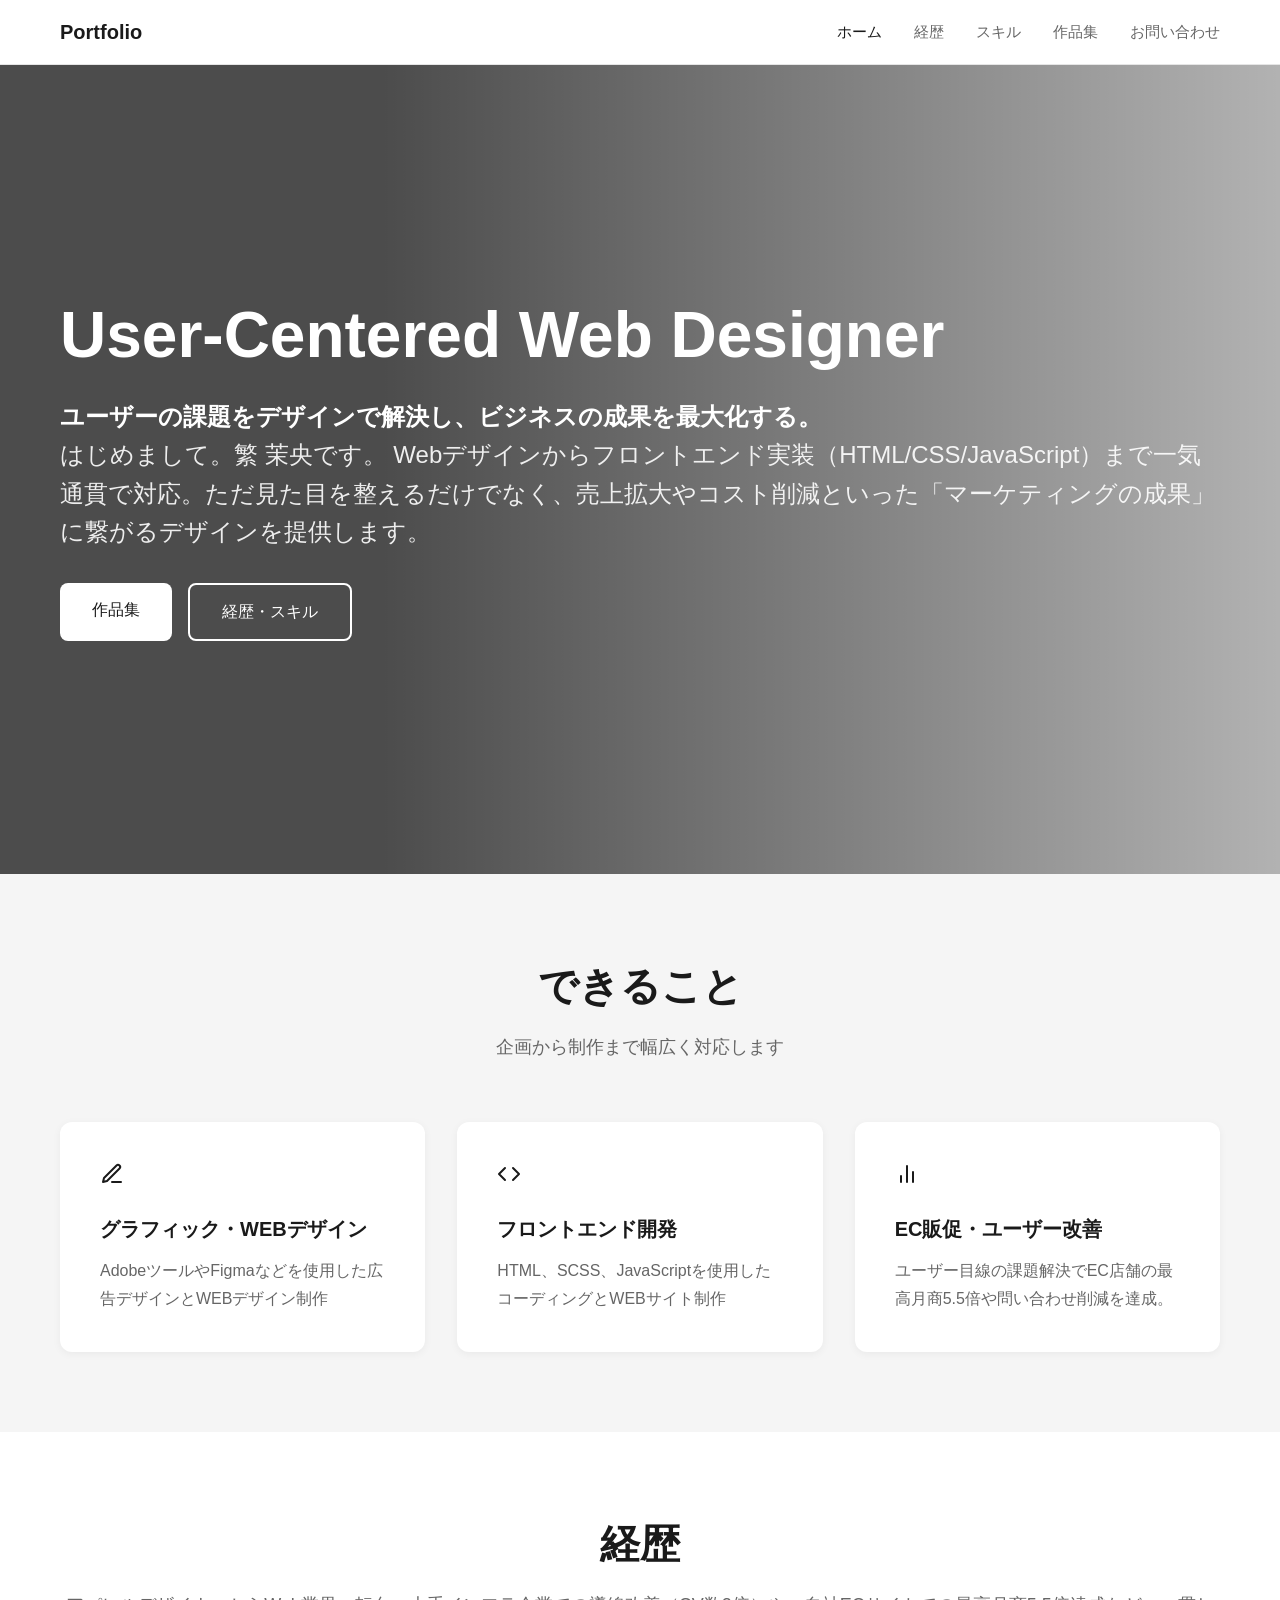
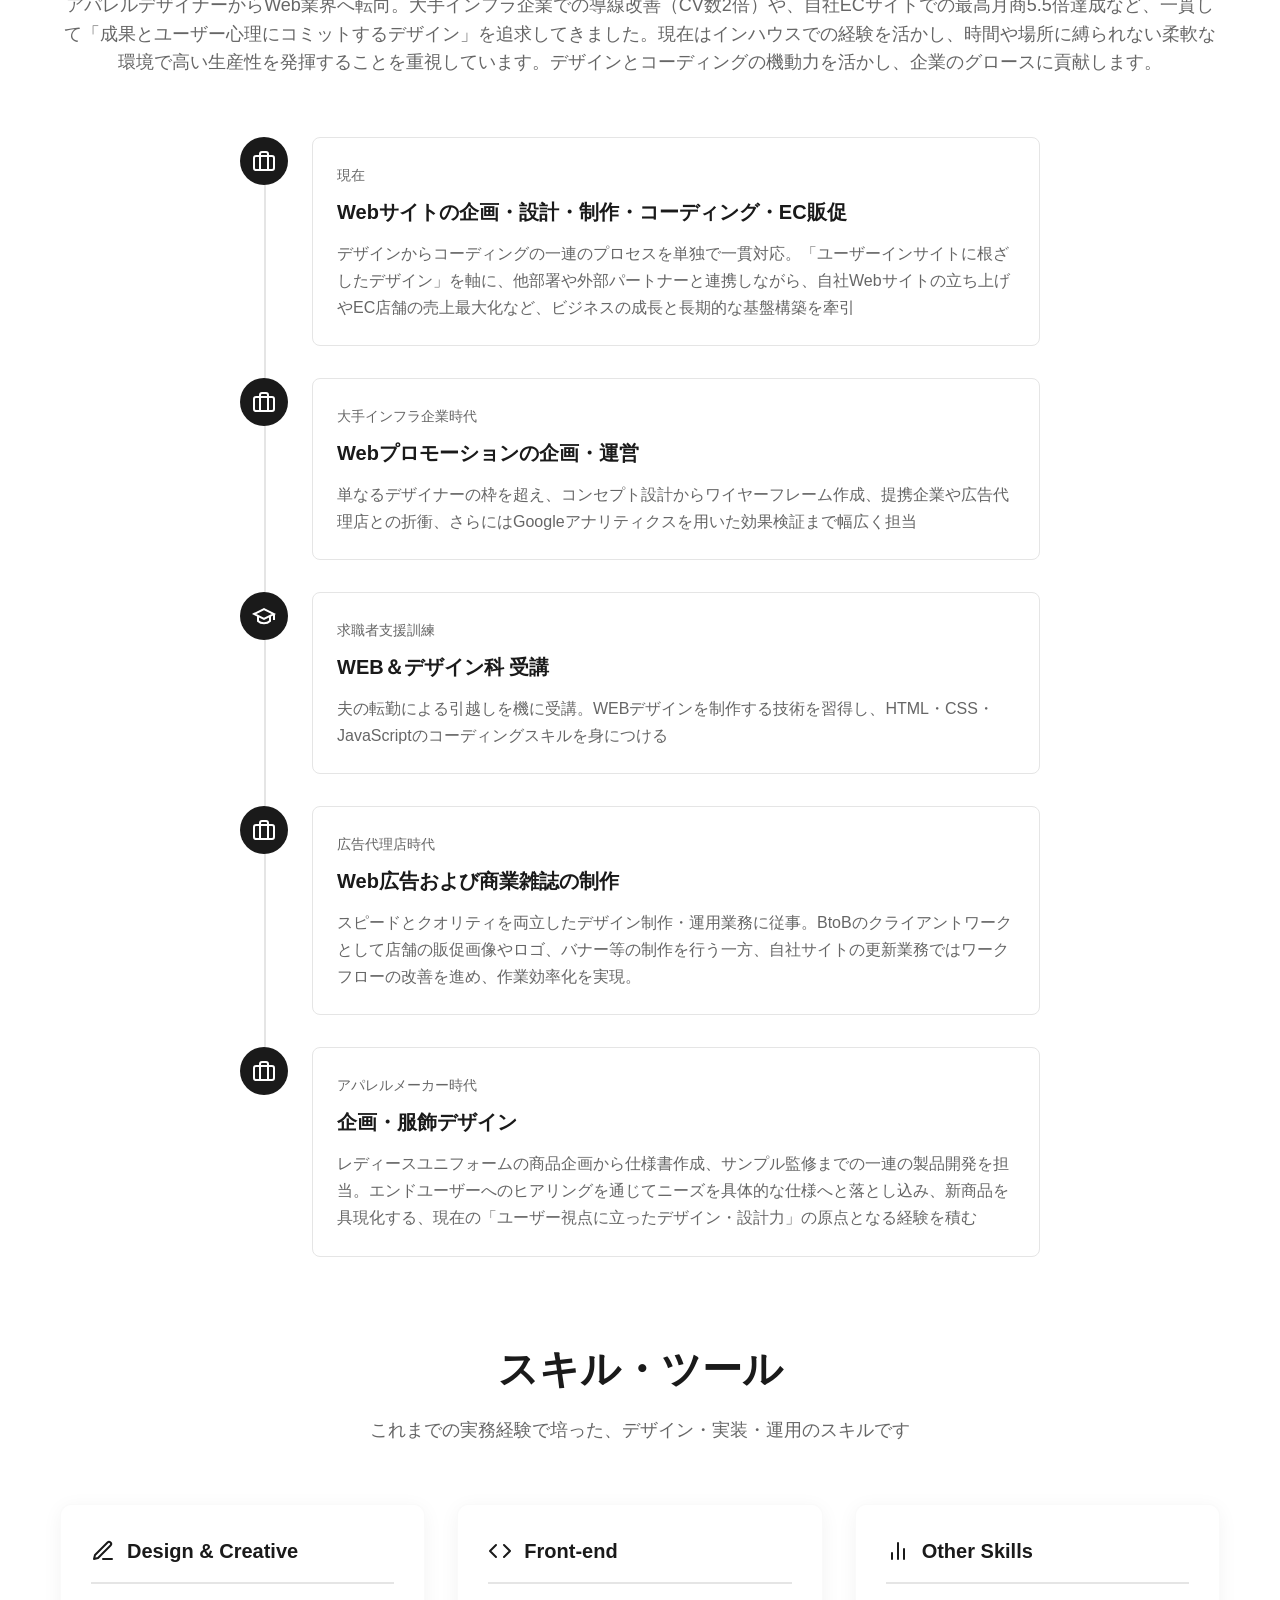
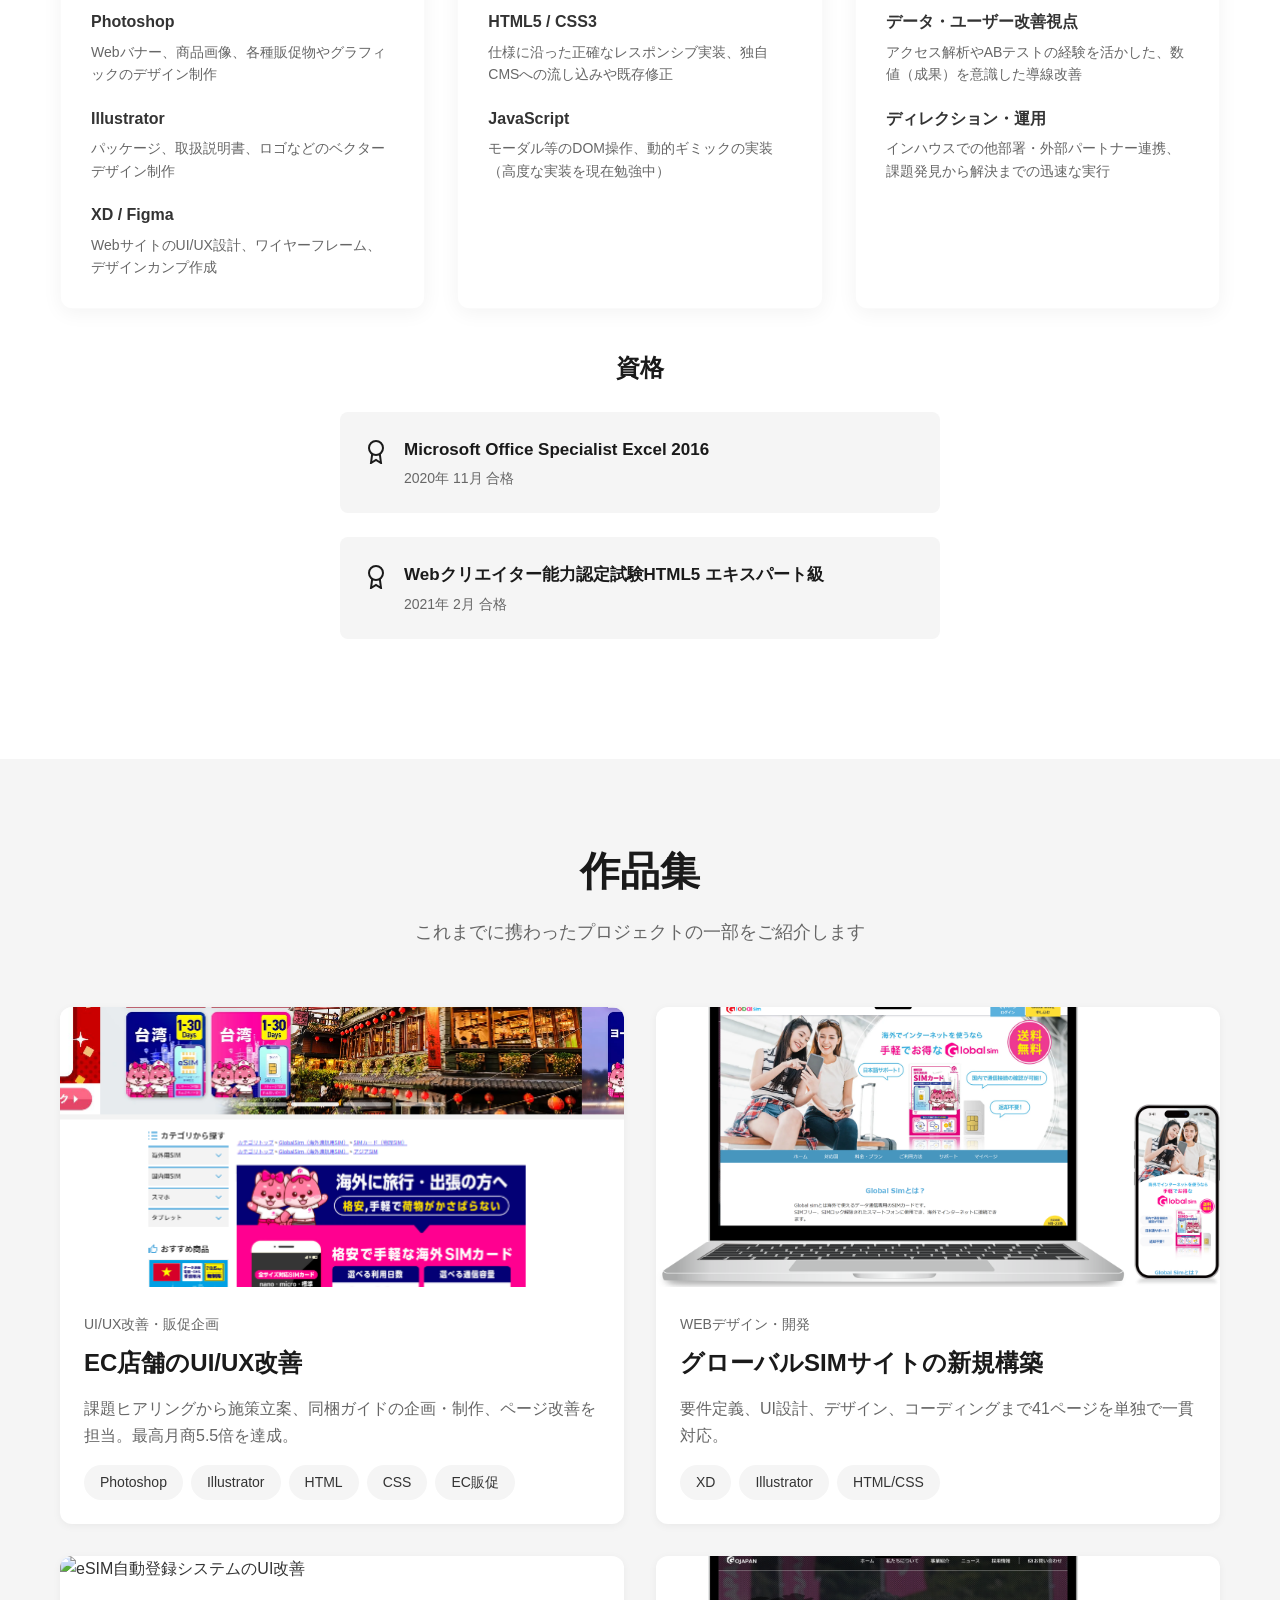
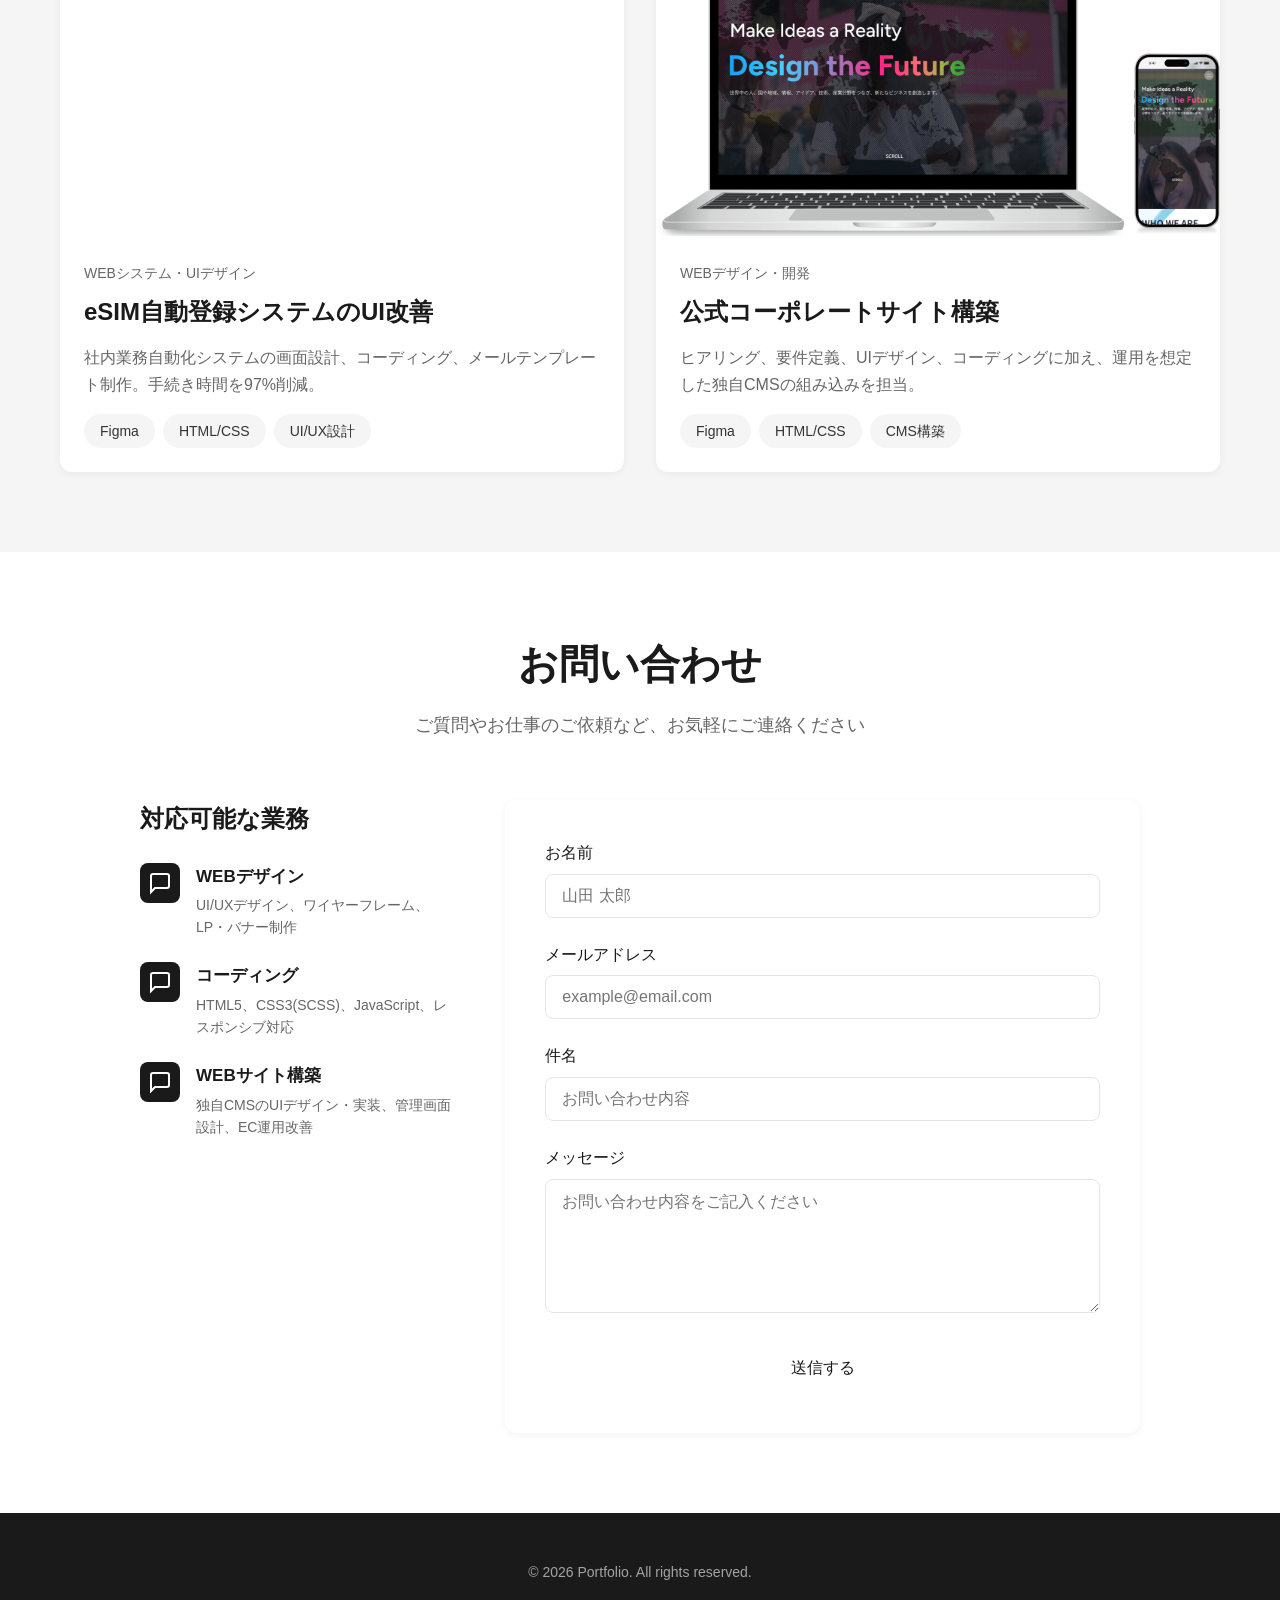
==== commit 034ca621: "Add files via upload" ====
--- a/index.html
+++ b/index.html
@@ -5,6 +5,7 @@
     <meta name="viewport" content="width=device-width, initial-scale=1.0">
     <title>ポートフォリオサイト</title>
     <link rel="stylesheet" href="style.css">
+    <link rel="icon" href="/images/icon/favicon.png">
 </head>
 <body>
     <header class="header" id="header">
@@ -13,7 +14,8 @@
             <div class="nav-menu" id="nav-menu">
                 <ul class="nav-list">
                     <li class="nav-item"><a href="#home" class="nav-link">ホーム</a></li>
-                    <li class="nav-item"><a href="#about" class="nav-link">経歴・スキル</a></li>
+                    <li class="nav-item"><a href="#about" class="nav-link">経歴</a></li>
+                    <li class="nav-item"><a href="#skills" class="nav-link">スキル</a></li>
                     <li class="nav-item"><a href="#portfolio" class="nav-link">作品集</a></li>
                     <li class="nav-item"><a href="#contact" class="nav-link">お問い合わせ</a></li>
                 </ul>
@@ -25,361 +27,396 @@
             </div>
         </nav>
     </header>
-
-    <!-- ホームセクション -->
-    <section class="home" id="home">
-        <div class="home-overlay"></div>
-        <div class="home-content container">
-            <h1 class="home-title fade-in">デザイナー<br>& フロントエンド開発</h1>
-            <p class="home-description fade-in">
-                広告デザインからWEB制作まで、<br>
-                企画・デザイン・コーディングの一連の流れを担当
-            </p>
-            <div class="home-buttons fade-in">
-                <a href="#portfolio" class="btn btn-primary">作品集</a>
-                <a href="#about" class="btn btn-secondary">経歴・スキル</a>
-            </div>
-        </div>
-    </section>
-
-    <!-- できることセクション -->
-    <section class="features section">
+    <main>
+        <!-- ホームセクション -->
+        <section class="home" id="home">
+            <div class="home-overlay"></div>
+            <div class="home-content container">
+                <h1 class="home-title fade-in">User-Centered Web Designer</h1>
+                <h2 class="home-subtitle fade-in">ユーザーの課題をデザインで解決し、ビジネスの成果を最大化する。</h2>
+                <p class="home-description fade-in">
+                    はじめまして。繁 茉央です。
+                    Webデザインからフロントエンド実装（HTML/CSS/JavaScript）まで一気通貫で対応。ただ見た目を整えるだけでなく、売上拡大やコスト削減といった「マーケティングの成果」に繋がるデザインを提供します。
+                </p>
+                <div class="home-buttons fade-in">
+                    <a href="#portfolio" class="btn btn-primary">作品集</a>
+                    <a href="#about" class="btn btn-secondary">経歴・スキル</a>
+                </div>
+            </div>
+        </section>
+
+        <!-- できることセクション -->
+        <section class="features section">
+            <div class="container">
+                <div class="section-header">
+                    <h2 class="section-title">できること</h2>
+                    <p class="section-description">企画から制作まで幅広く対応します</p>
+                </div>
+                <div class="features-grid">
+                    <div class="feature-card">
+                        <div class="feature-icon">
+                            <svg xmlns="http://www.w3.org/2000/svg" width="24" height="24" viewBox="0 0 24 24" fill="none" stroke="currentColor" stroke-width="2" stroke-linecap="round" stroke-linejoin="round"><path d="M12 20h9"/><path d="M16.5 3.5a2.12 2.12 0 0 1 3 3L7 19l-4 1 1-4Z"/></svg>
+                        </div>
+                        <h3 class="feature-title">グラフィック・WEBデザイン</h3>
+                        <p class="feature-description">AdobeツールやFigmaなどを使用した広告デザインとWEBデザイン制作</p>
+                    </div>
+                    <div class="feature-card">
+                        <div class="feature-icon">
+                            <svg xmlns="http://www.w3.org/2000/svg" width="24" height="24" viewBox="0 0 24 24" fill="none" stroke="currentColor" stroke-width="2" stroke-linecap="round" stroke-linejoin="round"><polyline points="16 18 22 12 16 6"/><polyline points="8 6 2 12 8 18"/></svg>
+                        </div>
+                        <h3 class="feature-title">フロントエンド開発</h3>
+                        <p class="feature-description">HTML、SCSS、JavaScriptを使用したコーディングとWEBサイト制作</p>
+                    </div>
+                    <div class="feature-card">
+                        <div class="feature-icon">
+                            <svg xmlns="http://www.w3.org/2000/svg" width="24" height="24" viewBox="0 0 24 24" fill="none" stroke="currentColor" stroke-width="2" stroke-linecap="round" stroke-linejoin="round"><line x1="18" y1="20" x2="18" y2="10"/><line x1="12" y1="20" x2="12" y2="4"/><line x1="6" y1="20" x2="6" y2="14"/></svg>
+                        </div>
+                        <h3 class="feature-title">EC販促・ユーザー改善</h3>
+                        <p class="feature-description">ユーザー目線の課題解決でEC店舗の最高月商5.5倍や問い合わせ削減を達成。</p>
+                    </div>
+                </div>
+            </div>
+        </section>
+
+        <!-- 経歴セクション -->
+        <section class="about section" id="about">
+            <div class="container">
+                <div class="section-header">
+                    <h2 class="section-title">経歴</h2>
+                    <p class="section-description">
+                        アパレルデザイナーからWeb業界へ転向。大手インフラ企業での導線改善（CV数2倍）や、自社ECサイトでの最高月商5.5倍達成など、一貫して「成果とユーザー心理にコミットするデザイン」を追求してきました。現在はインハウスでの経験を活かし、時間や場所に縛られない柔軟な環境で高い生産性を発揮することを重視しています。デザインとコーディングの機動力を活かし、企業のグロースに貢献します。
+                    </p>
+                </div>
+                <!-- 経歴タイムライン -->
+                <div class="timeline">
+                    <div class="timeline-item">
+                        <div class="timeline-icon">
+                            <svg xmlns="http://www.w3.org/2000/svg" width="24" height="24" viewBox="0 0 24 24" fill="none" stroke="currentColor" stroke-width="2">
+                                <rect x="2" y="7" width="20" height="14" rx="2" ry="2"></rect>
+                                <path d="M16 21V5a2 2 0 0 0-2-2h-4a2 2 0 0 0-2 2v16"></path>
+                            </svg>
+                        </div>
+                        <div class="timeline-content">
+                            <span class="timeline-period">現在</span>
+                            <h3 class="timeline-title">Webサイトの企画・設計・制作・コーディング・EC販促</h3>
+                            <p class="timeline-description">デザインからコーディングの一連のプロセスを単独で一貫対応。「ユーザーインサイトに根ざしたデザイン」を軸に、他部署や外部パートナーと連携しながら、自社Webサイトの立ち上げやEC店舗の売上最大化など、ビジネスの成長と長期的な基盤構築を牽引</p>
+                        </div>
+                    </div>
+                    <div class="timeline-item">
+                        <div class="timeline-icon">
+                            <svg xmlns="http://www.w3.org/2000/svg" width="24" height="24" viewBox="0 0 24 24" fill="none" stroke="currentColor" stroke-width="2">
+                                <rect x="2" y="7" width="20" height="14" rx="2" ry="2"></rect>
+                                <path d="M16 21V5a2 2 0 0 0-2-2h-4a2 2 0 0 0-2 2v16"></path>
+                            </svg>
+                        </div>
+                        <div class="timeline-content">
+                            <span class="timeline-period">大手インフラ企業時代</span>
+                            <h3 class="timeline-title">Webプロモーションの企画・運営</h3>
+                            <p class="timeline-description">単なるデザイナーの枠を超え、コンセプト設計からワイヤーフレーム作成、提携企業や広告代理店との折衝、さらにはGoogleアナリティクスを用いた効果検証まで幅広く担当</p>
+                        </div>
+                    </div>
+                    <div class="timeline-item">
+                        <div class="timeline-icon">
+                            <svg xmlns="http://www.w3.org/2000/svg" width="24" height="24" viewBox="0 0 24 24" fill="none" stroke="currentColor" stroke-width="2">
+                                <path d="M22 10v6M2 10l10-5 10 5-10 5z"></path>
+                                <path d="M6 12v5c3 3 9 3 12 0v-5"></path>
+                            </svg>
+                        </div>
+                        <div class="timeline-content">
+                            <span class="timeline-period">求職者支援訓練</span>
+                            <h3 class="timeline-title">WEB＆デザイン科 受講</h3>
+                            <p class="timeline-description">夫の転勤による引越しを機に受講。WEBデザインを制作する技術を習得し、HTML・CSS・JavaScriptのコーディングスキルを身につける</p>
+                        </div>
+                    </div>
+                    <div class="timeline-item">
+                        <div class="timeline-icon">
+                            <svg xmlns="http://www.w3.org/2000/svg" width="24" height="24" viewBox="0 0 24 24" fill="none" stroke="currentColor" stroke-width="2">
+                                <rect x="2" y="7" width="20" height="14" rx="2" ry="2"></rect>
+                                <path d="M16 21V5a2 2 0 0 0-2-2h-4a2 2 0 0 0-2 2v16"></path>
+                            </svg>
+                        </div>
+                        <div class="timeline-content">
+                            <span class="timeline-period">広告代理店時代</span>
+                            <h3 class="timeline-title">Web広告および商業雑誌の制作</h3>
+                            <p class="timeline-description">スピードとクオリティを両立したデザイン制作・運用業務に従事。BtoBのクライアントワークとして店舗の販促画像やロゴ、バナー等の制作を行う一方、自社サイトの更新業務ではワークフローの改善を進め、作業効率化を実現。</p>
+                        </div>
+                    </div>
+                    <div class="timeline-item">
+                        <div class="timeline-icon">
+                            <svg xmlns="http://www.w3.org/2000/svg" width="24" height="24" viewBox="0 0 24 24" fill="none" stroke="currentColor" stroke-width="2">
+                                <rect x="2" y="7" width="20" height="14" rx="2" ry="2"></rect>
+                                <path d="M16 21V5a2 2 0 0 0-2-2h-4a2 2 0 0 0-2 2v16"></path>
+                            </svg>
+                        </div>
+                        <div class="timeline-content">
+                            <span class="timeline-period">アパレルメーカー時代</span>
+                            <h3 class="timeline-title">企画・服飾デザイン</h3>
+                            <p class="timeline-description">レディースユニフォームの商品企画から仕様書作成、サンプル監修までの一連の製品開発を担当。エンドユーザーへのヒアリングを通じてニーズを具体的な仕様へと落とし込み、新商品を具現化する、現在の「ユーザー視点に立ったデザイン・設計力」の原点となる経験を積む</p>
+                        </div>
+                    </div>
+                </div>
+
+            </div>
+        </section>
+        <!-- スキルセクション -->
+        <section class="skills section" id="skills">
         <div class="container">
             <div class="section-header">
-                <h2 class="section-title">できること</h2>
-                <p class="section-description">企画から制作まで幅広く対応します</p>
-            </div>
-            <div class="features-grid">
-                <div class="feature-card">
-                    <div class="feature-icon">
-                        <svg xmlns="http://www.w3.org/2000/svg" width="32" height="32" viewBox="0 0 24 24" fill="none" stroke="currentColor" stroke-width="2">
-                            <path d="M12 2.69l5.66 5.66a8 8 0 1 1-11.31 0z"/>
-                        </svg>
-                    </div>
-                    <h3 class="feature-title">広告・WEBデザイン</h3>
-                    <p class="feature-description">Photoshop、Illustratorを使用した広告デザインとWEBデザイン制作</p>
-                </div>
-                <div class="feature-card">
-                    <div class="feature-icon">
-                        <svg xmlns="http://www.w3.org/2000/svg" width="32" height="32" viewBox="0 0 24 24" fill="none" stroke="currentColor" stroke-width="2">
-                            <polyline points="16 18 22 12 16 6"></polyline>
-                            <polyline points="8 6 2 12 8 18"></polyline>
-                        </svg>
-                    </div>
-                    <h3 class="feature-title">フロントエンド開発</h3>
-                    <p class="feature-description">HTML、SCSS、JavaScriptを使用したコーディングとWEBサイト制作</p>
-                </div>
-                <div class="feature-card">
-                    <div class="feature-icon">
-                        <svg xmlns="http://www.w3.org/2000/svg" width="32" height="32" viewBox="0 0 24 24" fill="none" stroke="currentColor" stroke-width="2">
-                            <polygon points="12 2 2 7 12 12 22 7 12 2"></polygon>
-                            <polyline points="2 17 12 22 22 17"></polyline>
-                            <polyline points="2 12 12 17 22 12"></polyline>
-                        </svg>
-                    </div>
-                    <h3 class="feature-title">ECサイト構築</h3>
-                    <p class="feature-description">WordPressを活用した自社サービスのWEBサイト・ECサイト制作</p>
-                </div>
+                <h2 class="section-title">スキル・ツール</h2>
+                <p class="section-description">これまでの実務経験で培った、デザイン・実装・運用のスキルです</p>
+            </div>
+            <div class="skills-grid">
+            <div class="skill-card">
+                <div class="card-header">
+                <div class="card-icon">
+                    <svg xmlns="http://www.w3.org/2000/svg" width="24" height="24" viewBox="0 0 24 24" fill="none" stroke="currentColor" stroke-width="2" stroke-linecap="round" stroke-linejoin="round"><path d="M12 20h9"/><path d="M16.5 3.5a2.12 2.12 0 0 1 3 3L7 19l-4 1 1-4Z"/></svg>
+                </div>
+                <h3 class="card-title">Design & Creative</h3>
+                </div>
+                <ul class="skill-list">
+                <li class="skill-item">
+                    <span class="skill-name">Photoshop</span>
+                    <p class="skill-desc">Webバナー、商品画像、各種販促物やグラフィックのデザイン制作</p>
+                </li>
+                <li class="skill-item">
+                    <span class="skill-name">Illustrator</span>
+                    <p class="skill-desc">パッケージ、取扱説明書、ロゴなどのベクターデザイン制作</p>
+                </li>
+                <li class="skill-item">
+                    <span class="skill-name">XD / Figma</span>
+                    <p class="skill-desc">WebサイトのUI/UX設計、ワイヤーフレーム、デザインカンプ作成</p>
+                </li>
+                </ul>
+            </div>
+
+            <div class="skill-card">
+                <div class="card-header">
+                <div class="card-icon">
+                    <svg xmlns="http://www.w3.org/2000/svg" width="24" height="24" viewBox="0 0 24 24" fill="none" stroke="currentColor" stroke-width="2" stroke-linecap="round" stroke-linejoin="round"><polyline points="16 18 22 12 16 6"/><polyline points="8 6 2 12 8 18"/></svg>
+                </div>
+                <h3 class="card-title">Front-end</h3>
+                </div>
+                <ul class="skill-list">
+                <li class="skill-item">
+                    <span class="skill-name">HTML5 / CSS3</span>
+                    <p class="skill-desc">仕様に沿った正確なレスポンシブ実装、独自CMSへの流し込みや既存修正</p>
+                </li>
+                <li class="skill-item">
+                    <span class="skill-name">JavaScript</span>
+                    <p class="skill-desc">モーダル等のDOM操作、動的ギミックの実装（高度な実装を現在勉強中）</p>
+                </li>
+                </ul>
+            </div>
+
+            <div class="skill-card">
+                <div class="card-header">
+                <div class="card-icon">
+                    <svg xmlns="http://www.w3.org/2000/svg" width="24" height="24" viewBox="0 0 24 24" fill="none" stroke="currentColor" stroke-width="2" stroke-linecap="round" stroke-linejoin="round"><line x1="18" y1="20" x2="18" y2="10"/><line x1="12" y1="20" x2="12" y2="4"/><line x1="6" y1="20" x2="6" y2="14"/></svg>
+                </div>
+                <h3 class="card-title">Other Skills</h3>
+                </div>
+                <ul class="skill-list">
+                <li class="skill-item">
+                    <span class="skill-name">データ・ユーザー改善視点</span>
+                    <p class="skill-desc">アクセス解析やABテストの経験を活かした、数値（成果）を意識した導線改善</p>
+                </li>
+                <li class="skill-item">
+                    <span class="skill-name">ディレクション・運用</span>
+                    <p class="skill-desc">インハウスでの他部署・外部パートナー連携、課題発見から解決までの迅速な実行</p>
+                </li>
+                </ul>
+            </div>
             </div>
         </div>
-    </section>
-
-    <!-- 経歴・スキルセクション -->
-    <section class="about section" id="about">
-        <div class="container">
-            <div class="section-header">
-                <h2 class="section-title">経歴・スキル</h2>
-                <p class="section-description">服飾デザインから広告、そしてWEB制作へ</p>
-            </div>
-
-            <!-- 経歴タイムライン -->
-            <div class="timeline">
-                <div class="timeline-item">
-                    <div class="timeline-icon">
-                        <svg xmlns="http://www.w3.org/2000/svg" width="24" height="24" viewBox="0 0 24 24" fill="none" stroke="currentColor" stroke-width="2">
-                            <rect x="2" y="7" width="20" height="14" rx="2" ry="2"></rect>
-                            <path d="M16 21V5a2 2 0 0 0-2-2h-4a2 2 0 0 0-2 2v16"></path>
-                        </svg>
-                    </div>
-                    <div class="timeline-content">
-                        <span class="timeline-period">現在</span>
-                        <h3 class="timeline-title">自社サービス WEBサイト・ECサイト制作</h3>
-                        <p class="timeline-description">自社サービスのWEBサイトやECサイトの制作に携わり、企画からデザイン、コーディングまで一貫して担当</p>
-                    </div>
-                </div>
-                <div class="timeline-item">
-                    <div class="timeline-icon">
-                        <svg xmlns="http://www.w3.org/2000/svg" width="24" height="24" viewBox="0 0 24 24" fill="none" stroke="currentColor" stroke-width="2">
-                            <path d="M22 10v6M2 10l10-5 10 5-10 5z"></path>
-                            <path d="M6 12v5c3 3 9 3 12 0v-5"></path>
-                        </svg>
-                    </div>
-                    <div class="timeline-content">
-                        <span class="timeline-period">求職者支援訓練</span>
-                        <h3 class="timeline-title">WEB＆デザイン科 受講</h3>
-                        <p class="timeline-description">夫の転勤による引越しを機に受講。WEBデザインを制作する技術を習得し、HTML・CSS・JavaScriptのコーディングスキルを身につける</p>
-                    </div>
-                </div>
-                <div class="timeline-item">
-                    <div class="timeline-icon">
-                        <svg xmlns="http://www.w3.org/2000/svg" width="24" height="24" viewBox="0 0 24 24" fill="none" stroke="currentColor" stroke-width="2">
-                            <rect x="2" y="7" width="20" height="14" rx="2" ry="2"></rect>
-                            <path d="M16 21V5a2 2 0 0 0-2-2h-4a2 2 0 0 0-2 2v16"></path>
-                        </svg>
-                    </div>
-                    <div class="timeline-content">
-                        <span class="timeline-period">広告代理店時代</span>
-                        <h3 class="timeline-title">ナイトレジャー業界 WEB広告デザイン</h3>
-                        <p class="timeline-description">広告代理店に転職し、WEB広告のデザイン制作に携わる。WEBサイトのコーディングを一から制作できるようになりたいという想いを抱く</p>
-                    </div>
-                </div>
-                <div class="timeline-item">
-                    <div class="timeline-icon">
-                        <svg xmlns="http://www.w3.org/2000/svg" width="24" height="24" viewBox="0 0 24 24" fill="none" stroke="currentColor" stroke-width="2">
-                            <rect x="2" y="7" width="20" height="14" rx="2" ry="2"></rect>
-                            <path d="M16 21V5a2 2 0 0 0-2-2h-4a2 2 0 0 0-2 2v16"></path>
-                        </svg>
-                    </div>
-                    <div class="timeline-content">
-                        <span class="timeline-period">制服メーカー時代</span>
-                        <h3 class="timeline-title">企画・服飾デザイン</h3>
-                        <p class="timeline-description">大学卒業後、企業制服メーカーに入社。企画と服飾デザインに携わり、商品をお客様に届けるためのツールである広告に興味を持つ</p>
-                    </div>
-                </div>
-            </div>
-             <!-- Skills Section -->
-            <section id="skills" class="section-bg-white">
-                <h3 class="skills-heading">スキル</h3>
-                <div class="container">
-                    <div class="skill-tabs">
-                        <button class="skill-tab" onclick="switchSkillTab('ui')">UIスキル</button>
-                        <button class="skill-tab" onclick="switchSkillTab('technical')">開発スキル</button>
-                        <button class="skill-tab" onclick="switchSkillTab('design')">グラフィックデザイン</button>
-                    </div>
-
-                    <div class="skills-content">
-                        <h3 id="skillCategoryTitle" style="font-size: 2rem; margin-bottom: 2rem;">UIスキル</h3>
-                        <div id="skillsContainer"></div>
-                    </div>
-                </div>
-            </section>
-            <!-- スキル -->
-            <div class="skills-section">
-                <h3 class="skills-heading">使用ツール</h3>
-                <div class="skills-grid">
-                    <div class="skill-category">
-                        <h4 class="skill-category-title">デザインツール</h4>
-                        <div class="skill-tags">
-                            <span class="skill-tag">Figma</span>
-                            <span class="skill-tag">Adobe XD</span>
-                            <span class="skill-tag">Photoshop</span>
-                            <span class="skill-tag">Illustrator</span>
-                            <span class="skill-tag">InDesign</span>
-                        </div>
-                    </div>
-                    <div class="skill-category">
-                        <h4 class="skill-category-title">開発ツール</h4>
-                        <div class="skill-tags">
-                            <span class="skill-tag">Visual Studio Code</span>
-                            <span class="skill-tag">Chrome DevTools</span>
-                            <span class="skill-tag">GitHub</span>
-                        </div>
-                    </div>
-                    <div class="skill-category">
-                        <h4 class="skill-category-title">Officeツール</h4>
-                        <div class="skill-tags">
-                            <span class="skill-tag">Word</span>
-                            <span class="skill-tag">Excel</span>
-                            <span class="skill-tag">PowerPoint</span>
-                        </div>
-                    </div>
-                </div>
-
-                <!-- 資格 -->
-                <div class="certifications">
-                    <h4 class="certifications-title">資格</h4>
-                    <div class="certifications-grid">
-                        <div class="certification-item">
-                            <svg xmlns="http://www.w3.org/2000/svg" width="24" height="24" viewBox="0 0 24 24" fill="none" stroke="currentColor" stroke-width="2">
-                                <circle cx="12" cy="8" r="7"></circle>
-                                <polyline points="8.21 13.89 7 23 12 20 17 23 15.79 13.88"></polyline>
-                            </svg>
+        <!-- 資格 -->
+        <div class="certifications">
+            <h4 class="certifications-title">資格</h4>
+            <div class="certifications-grid">
+                <div class="certification-item">
+                    <svg xmlns="http://www.w3.org/2000/svg" width="24" height="24" viewBox="0 0 24 24" fill="none" stroke="currentColor" stroke-width="2">
+                        <circle cx="12" cy="8" r="7"></circle>
+                        <polyline points="8.21 13.89 7 23 12 20 17 23 15.79 13.88"></polyline>
+                    </svg>
+                    <div>
+                        <h5>Microsoft Office Specialist Excel 2016</h5>
+                        <p>2020年 11月 合格</p>
+                    </div>
+                </div>
+                <div class="certification-item">
+                    <svg xmlns="http://www.w3.org/2000/svg" width="24" height="24" viewBox="0 0 24 24" fill="none" stroke="currentColor" stroke-width="2">
+                        <circle cx="12" cy="8" r="7"></circle>
+                        <polyline points="8.21 13.89 7 23 12 20 17 23 15.79 13.88"></polyline>
+                    </svg>
+                    <div>
+                        <h5>Webクリエイター能力認定試験HTML5 エキスパート級</h5>
+                        <p>2021年 2月 合格</p>
+                    </div>
+                </div>
+            </div>
+        </div>
+        </section>
+        <!-- ポートフォリオセクション -->
+        <section class="portfolio section" id="portfolio">
+            <div class="container">
+                <div class="section-header">
+                    <h2 class="section-title">作品集</h2>
+                    <p class="section-description">これまでに携わったプロジェクトの一部をご紹介します</p>
+                </div>
+                <div class="portfolio-grid">
+                    <div class="portfolio-item" id="portfolio-modal-1">
+                        <div class="portfolio-image">
+                            <img src="images/works/1-2.png" alt="EC店舗のUI/UX改善">
+                            <div class="portfolio-overlay">
+                                <span>詳細を見る</span>
+                            </div>
+                        </div>
+                        <div class="portfolio-content">
+                            <span class="portfolio-category">UI/UX改善・販促企画</span>
+                            <h3 class="portfolio-title">EC店舗のUI/UX改善</h3>
+                            <p class="portfolio-description">課題ヒアリングから施策立案、同梱ガイドの企画・制作、ページ改善を担当。最高月商5.5倍を達成。</p>
+                            <div class="portfolio-tags">
+                                <span class="portfolio-tag">Photoshop</span>
+                                <span class="portfolio-tag">Illustrator</span>
+                                <span class="portfolio-tag">HTML</span>
+                                <span class="portfolio-tag">CSS</span>
+                                <span class="portfolio-tag">EC販促</span>
+                            </div>
+                        </div>
+                    </div>
+                    <div class="portfolio-item" id="portfolio-modal-2">
+                        <div class="portfolio-image">
+                            <img src="images/works/2.png" alt="グローバルSIMサイトの新規構築">
+                            <div class="portfolio-overlay">
+                                <span>詳細を見る</span>
+                            </div>
+                        </div>
+                        <div class="portfolio-content">
+                            <span class="portfolio-category">WEBデザイン・開発</span>
+                            <h3 class="portfolio-title">グローバルSIMサイトの新規構築</h3>
+                            <p class="portfolio-description">要件定義、UI設計、デザイン、コーディングまで41ページを単独で一貫対応。</p>
+                            <div class="portfolio-tags">
+                                <span class="portfolio-tag">XD</span>
+                                <span class="portfolio-tag">Illustrator</span>
+                                <span class="portfolio-tag">HTML/CSS</span>
+                            </div>
+                        </div>
+                    </div>
+                    <div class="portfolio-item" id="portfolio-modal-3">
+                        <div class="portfolio-image">
+                            <img src="images/works/3.png" alt="eSIM自動登録システムのUI改善">
+                            <div class="portfolio-overlay">
+                                <span>詳細を見る</span>
+                            </div>
+                        </div>
+                        <div class="portfolio-content">
+                            <span class="portfolio-category">WEBシステム・UIデザイン</span>
+                            <h3 class="portfolio-title">eSIM自動登録システムのUI改善</h3>
+                            <p class="portfolio-description">社内業務自動化システムの画面設計、コーディング、メールテンプレート制作。手続き時間を97%削減。</p>
+                            <div class="portfolio-tags">
+                                <span class="portfolio-tag">Figma</span>
+                                <span class="portfolio-tag">HTML/CSS</span>
+                                <span class="portfolio-tag">UI/UX設計</span>
+                            </div>
+                        </div>
+                    </div>
+                    <div class="portfolio-item" id="portfolio-modal-4">
+                        <div class="portfolio-image">
+                            <img src="images/works/4.png" alt="企業の信頼性を高めるコーポレートサイト構築">
+                            <div class="portfolio-overlay">
+                                <span>詳細を見る</span>
+                            </div>
+                        </div>
+                        <div class="portfolio-content">
+                            <span class="portfolio-category">WEBデザイン・開発</span>
+                            <h3 class="portfolio-title">公式コーポレートサイト構築</h3>
+                            <p class="portfolio-description">ヒアリング、要件定義、UIデザイン、コーディングに加え、運用を想定した独自CMSの組み込みを担当。</p>
+                            <div class="portfolio-tags">
+                                <span class="portfolio-tag">Figma</span>
+                                <span class="portfolio-tag">HTML/CSS</span>
+                                <span class="portfolio-tag">CMS構築</span>
+                            </div>
+                        </div>
+                    </div>
+                </div>
+            </div>
+        </section>
+        <!--modal-section-->
+        <dialog id="modal-container" class="modal-container">
+            <div class="modal-area">
+                <button id="close-btn" aria-label="閉じる">×</button>
+                <div id="modal-content">
+                    </div>
+            </div>
+        </dialog>
+        <!-- お問い合わせセクション -->
+        <section class="contact section" id="contact">
+            <div class="container">
+                <div class="section-header">
+                    <h2 class="section-title">お問い合わせ</h2>
+                    <p class="section-description">ご質問やお仕事のご依頼など、お気軽にご連絡ください</p>
+                </div>
+                <div class="contact-wrapper">
+                    <div class="contact-info">
+                        <h3 class="contact-info-title">対応可能な業務</h3>
+                        <div class="contact-service">
+                            <div class="contact-service-icon">
+                                <svg xmlns="http://www.w3.org/2000/svg" width="24" height="24" viewBox="0 0 24 24" fill="none" stroke="currentColor" stroke-width="2">
+                                    <path d="M21 15a2 2 0 0 1-2 2H7l-4 4V5a2 2 0 0 1 2-2h14a2 2 0 0 1 2 2z"></path>
+                                </svg>
+                            </div>
                             <div>
-                                <h5>Microsoft Office Specialist Excel 2016</h5>
-                                <p>2020年 11月 合格</p>
-                            </div>
-                        </div>
-                        <div class="certification-item">
-                            <svg xmlns="http://www.w3.org/2000/svg" width="24" height="24" viewBox="0 0 24 24" fill="none" stroke="currentColor" stroke-width="2">
-                                <circle cx="12" cy="8" r="7"></circle>
-                                <polyline points="8.21 13.89 7 23 12 20 17 23 15.79 13.88"></polyline>
-                            </svg>
+                                <h4>WEBデザイン</h4>
+                                <p>UI/UXデザイン、ワイヤーフレーム、LP・バナー制作</p>
+                            </div>
+                        </div>
+                        <div class="contact-service">
+                            <div class="contact-service-icon">
+                                <svg xmlns="http://www.w3.org/2000/svg" width="24" height="24" viewBox="0 0 24 24" fill="none" stroke="currentColor" stroke-width="2">
+                                    <path d="M21 15a2 2 0 0 1-2 2H7l-4 4V5a2 2 0 0 1 2-2h14a2 2 0 0 1 2 2z"></path>
+                                </svg>
+                            </div>
                             <div>
-                                <h5>Webクリエイター能力認定試験HTML5 エキスパート級</h5>
-                                <p>2021年 2月 合格</p>
-                            </div>
-                        </div>
-                    </div>
-                </div>
-            </div>
-        </div>
-    </section>
-
-    <!-- ポートフォリオセクション -->
-    <section class="portfolio section" id="portfolio">
-        <div class="container">
-            <div class="section-header">
-                <h2 class="section-title">ポートフォリオ</h2>
-                <p class="section-description">これまでに携わったプロジェクトの一部をご紹介します</p>
-            </div>
-            <div class="portfolio-grid">
-                <div class="portfolio-item">
-                    <div class="portfolio-image">
-                        <img src="https://images.unsplash.com/photo-1523001185760-84ed1a5c6377?w=800" alt="ECサイトリニューアル">
-                        <div class="portfolio-overlay">
-                            <span>詳細を見る</span>
-                        </div>
-                    </div>
-                    <div class="portfolio-content">
-                        <span class="portfolio-category">WEBデザイン・コーディング</span>
-                        <h3 class="portfolio-title">ECサイトリニューアル</h3>
-                        <p class="portfolio-description">自社サービスのECサイトをリニューアル。ユーザビリティを重視したデザインとレスポンシブ対応のコーディングを実施。</p>
-                        <div class="portfolio-tags">
-                            <span class="portfolio-tag">WordPress</span>
-                            <span class="portfolio-tag">HTML</span>
-                            <span class="portfolio-tag">SCSS</span>
-                            <span class="portfolio-tag">レスポンシブ</span>
-                        </div>
-                    </div>
-                </div>
-                <div class="portfolio-item">
-                    <div class="portfolio-image">
-                        <img src="https://images.unsplash.com/photo-1630522790858-50b4ef44944b?w=800" alt="コーポレートサイト制作">
-                        <div class="portfolio-overlay">
-                            <span>詳細を見る</span>
-                        </div>
-                    </div>
-                    <div class="portfolio-content">
-                        <span class="portfolio-category">WEBデザイン・開発</span>
-                        <h3 class="portfolio-title">コーポレートサイト制作</h3>
-                        <p class="portfolio-description">企業のブランドイメージを表現したコーポレートサイト。企画からデザイン、コーディングまで一貫して担当。</p>
-                        <div class="portfolio-tags">
-                            <span class="portfolio-tag">HTML</span>
-                            <span class="portfolio-tag">JavaScript</span>
-                            <span class="portfolio-tag">デザイン</span>
-                        </div>
-                    </div>
-                </div>
-                <div class="portfolio-item">
-                    <div class="portfolio-image">
-                        <img src="https://images.unsplash.com/photo-1774283834505-e7bf45485d43?w=800" alt="WEB広告デザイン">
-                        <div class="portfolio-overlay">
-                            <span>詳細を見る</span>
-                        </div>
-                    </div>
-                    <div class="portfolio-content">
-                        <span class="portfolio-category">広告デザイン</span>
-                        <h3 class="portfolio-title">WEB広告デザイン</h3>
-                        <p class="portfolio-description">ナイトレジャー業界向けのWEB広告を多数制作。ターゲットに響くビジュアルとコピーの組み合わせを追求。</p>
-                        <div class="portfolio-tags">
-                            <span class="portfolio-tag">Photoshop</span>
-                            <span class="portfolio-tag">Illustrator</span>
-                            <span class="portfolio-tag">バナー</span>
-                        </div>
-                    </div>
-                </div>
-                <div class="portfolio-item">
-                    <div class="portfolio-image">
-                        <img src="https://images.unsplash.com/photo-1512645592367-97ba8a9d4035?w=800" alt="ブランディングデザイン">
-                        <div class="portfolio-overlay">
-                            <span>詳細を見る</span>
-                        </div>
-                    </div>
-                    <div class="portfolio-content">
-                        <span class="portfolio-category">グラフィックデザイン</span>
-                        <h3 class="portfolio-title">ブランディングデザイン</h3>
-                        <p class="portfolio-description">企業制服メーカーでの商品カタログやパンフレットのデザイン。ブランドの世界観を表現。</p>
-                        <div class="portfolio-tags">
-                            <span class="portfolio-tag">Photoshop</span>
-                            <span class="portfolio-tag">Illustrator</span>
-                            <span class="portfolio-tag">InDesign</span>
-                        </div>
-                    </div>
-                </div>
-            </div>
-        </div>
-    </section>
-
-    <!-- お問い合わせセクション -->
-    <section class="contact section" id="contact">
-        <div class="container">
-            <div class="section-header">
-                <h2 class="section-title">お問い合わせ</h2>
-                <p class="section-description">ご質問やお仕事のご依頼など、お気軽にご連絡ください</p>
-            </div>
-            <div class="contact-wrapper">
-                <div class="contact-info">
-                    <h3 class="contact-info-title">対応可能な業務</h3>
-                    <div class="contact-service">
-                        <div class="contact-service-icon">
-                            <svg xmlns="http://www.w3.org/2000/svg" width="24" height="24" viewBox="0 0 24 24" fill="none" stroke="currentColor" stroke-width="2">
-                                <path d="M21 15a2 2 0 0 1-2 2H7l-4 4V5a2 2 0 0 1 2-2h14a2 2 0 0 1 2 2z"></path>
-                            </svg>
-                        </div>
-                        <div>
-                            <h4>WEBデザイン</h4>
-                            <p>サイトデザイン、バナー制作</p>
-                        </div>
-                    </div>
-                    <div class="contact-service">
-                        <div class="contact-service-icon">
-                            <svg xmlns="http://www.w3.org/2000/svg" width="24" height="24" viewBox="0 0 24 24" fill="none" stroke="currentColor" stroke-width="2">
-                                <path d="M21 15a2 2 0 0 1-2 2H7l-4 4V5a2 2 0 0 1 2-2h14a2 2 0 0 1 2 2z"></path>
-                            </svg>
-                        </div>
-                        <div>
-                            <h4>コーディング</h4>
-                            <p>HTML、SCSS、JavaScript</p>
-                        </div>
-                    </div>
-                    <div class="contact-service">
-                        <div class="contact-service-icon">
-                            <svg xmlns="http://www.w3.org/2000/svg" width="24" height="24" viewBox="0 0 24 24" fill="none" stroke="currentColor" stroke-width="2">
-                                <path d="M21 15a2 2 0 0 1-2 2H7l-4 4V5a2 2 0 0 1 2-2h14a2 2 0 0 1 2 2z"></path>
-                            </svg>
-                        </div>
-                        <div>
-                            <h4>WEBサイト構築</h4>
-                            <p>WordPress、ECサイト</p>
-                        </div>
-                    </div>
-                </div>
-                <div class="contact-form-wrapper">
-                    <form class="contact-form" id="contact-form">
-                        <div class="form-group">
-                            <label for="name">お名前</label>
-                            <input type="text" id="name" name="name" required placeholder="山田 太郎">
-                        </div>
-                        <div class="form-group">
-                            <label for="email">メールアドレス</label>
-                            <input type="email" id="email" name="email" required placeholder="example@email.com">
-                        </div>
-                        <div class="form-group">
-                            <label for="subject">件名</label>
-                            <input type="text" id="subject" name="subject" required placeholder="お問い合わせ内容">
-                        </div>
-                        <div class="form-group">
-                            <label for="message">メッセージ</label>
-                            <textarea id="message" name="message" rows="6" required placeholder="お問い合わせ内容をご記入ください"></textarea>
-                        </div>
-                        <button type="submit" class="btn btn-primary btn-full">送信する</button>
-                        <p class="form-note">※このフォームはデモ用です。</p>
-                    </form>
-                </div>
-            </div>
-        </div>
-    </section>
-
+                                <h4>コーディング</h4>
+                                <p>HTML5、CSS3(SCSS)、JavaScript、レスポンシブ対応</p>
+                            </div>
+                        </div>
+                        <div class="contact-service">
+                            <div class="contact-service-icon">
+                                <svg xmlns="http://www.w3.org/2000/svg" width="24" height="24" viewBox="0 0 24 24" fill="none" stroke="currentColor" stroke-width="2">
+                                    <path d="M21 15a2 2 0 0 1-2 2H7l-4 4V5a2 2 0 0 1 2-2h14a2 2 0 0 1 2 2z"></path>
+                                </svg>
+                            </div>
+                            <div>
+                                <h4>WEBサイト構築</h4>
+                                <p>独自CMSのUIデザイン・実装、管理画面設計、EC運用改善</p>
+                            </div>
+                        </div>
+                    </div>
+                    <div class="contact-form-wrapper">
+                        <form class="contact-form" id="contact-form" action="https://formspree.io/f/maqzqlrp" method="POST">
+                            <div class="form-group">
+                                <label for="name">お名前</label>
+                                <input type="text" id="name" name="name" required placeholder="山田 太郎">
+                            </div>
+                            <div class="form-group">
+                                <label for="email">メールアドレス</label>
+                                <input type="email" id="email" name="email" required placeholder="example@email.com">
+                            </div>
+                            <div class="form-group">
+                                <label for="subject">件名</label>
+                                <input type="text" id="subject" name="subject" required placeholder="お問い合わせ内容">
+                            </div>
+                            <div class="form-group">
+                                <label for="message">メッセージ</label>
+                                <textarea id="message" name="message" rows="6" required placeholder="お問い合わせ内容をご記入ください"></textarea>
+                            </div>
+                            <button type="submit" class="btn btn-primary btn-full">送信する</button>
+                        </form>
+                    </div>
+                </div>
+            </div>
+        </section>
+    </main>
     <!-- フッター -->
     <footer class="footer">
         <div class="container">
@@ -388,5 +425,6 @@
     </footer>
 
     <script src="script.js"></script>
+    <script src="modal.js"></script>
 </body>
 </html>
--- a/style.css
+++ b/style.css
@@ -166,7 +166,7 @@
 .home-overlay {
     position: absolute;
     inset: 0;
-    background: linear-gradient(to right, rgba(0, 0, 0, 0.7), rgba(0, 0, 0, 0.5));
+    background: linear-gradient(to right, rgba(0, 0, 0, 0.7) 30%, rgba(0, 0, 0, 0.3));
 }
 
 .home-content {
@@ -214,11 +214,6 @@
     transition: var(--transition);
 }
 
-.feature-card:hover {
-    box-shadow: 0 8px 24px rgba(0, 0, 0, 0.1);
-    transform: translateY(-4px);
-}
-
 .feature-icon {
     color: var(--primary-color);
     margin-bottom: 20px;
@@ -239,6 +234,7 @@
 /* ===== 経歴タイムライン ===== */
 .about {
     background-color: var(--white);
+    padding: 80px 0 0 0;
 }
 
 .timeline {
@@ -252,6 +248,10 @@
     gap: 24px;
     margin-bottom: 32px;
     position: relative;
+}
+
+.timeline-item:last-child {
+    margin-bottom: 0
 }
 
 .timeline-item:not(:last-child)::after {
@@ -286,10 +286,6 @@
     transition: var(--transition);
 }
 
-.timeline-content:hover {
-    box-shadow: 0 4px 12px rgba(0, 0, 0, 0.1);
-}
-
 .timeline-period {
     font-size: 0.875rem;
     color: var(--text-light);
@@ -308,154 +304,84 @@
     line-height: 1.7;
 }
 
-/* ===== スキルセクション ===== */
-.skills-section {
-    max-width: 900px;
-    margin: 80px auto 0;
-}
-
-.skills-heading {
-    font-size: 2rem;
-    font-weight: 700;
-    color: var(--primary-color);
-    margin-bottom: 32px;
-    text-align: center;
-}
-
+/*====スキル====*/
+.skills {
+  background-color: var(--white);
+}
 .skills-grid {
-    display: grid;
-    grid-template-columns: repeat(auto-fit, minmax(280px, 1fr));
-    gap: 32px;
-    margin-bottom: 48px;
-}
-
-.skill-category {
-    background-color: var(--secondary-color);
-    padding: 32px;
-    border-radius: 12px;
-}
-
-.skill-category-title {
-    font-size: 1.125rem;
-    font-weight: 600;
-    margin-bottom: 16px;
-    color: var(--primary-color);
-}
-
-.skill-tags {
-    display: flex;
-    flex-wrap: wrap;
-    gap: 8px;
-}
-
-.skill-tag {
-    display: inline-block;
-    padding: 6px 16px;
-    background-color: var(--white);
-    color: var(--text-color);
-    border-radius: 20px;
-    font-size: 0.875rem;
-}
-/* Skills Section */
-.skill-tabs {
-    display: flex;
-    flex-wrap: wrap;
-    justify-content: center;
-    gap: 1rem;
-    margin-bottom: 3rem;
-}
-
-.skill-tab {
-    padding: 0.75rem 1.5rem;
-    border: none;
-    border-radius: 9999px;
-    background: #f3f4f6;
-    color: #374151;
-    cursor: pointer;
-    transition: all 0.3s;
-    font-size: 1rem;
-}
-
-.skill-tab.active {
-    background: linear-gradient(135deg, #ec4899, #a855f7, #3b82f6);
-    color: white;
-    box-shadow: 0 4px 6px rgba(0, 0, 0, 0.1);
-}
-
-.skills-content {
-    background: linear-gradient(135deg, #fce7f3, #f3e8ff, #dbeafe);
-    border-radius: 1.5rem;
-    padding: 3rem;
-    max-width: 900px;
-    margin: 0 auto;
+  display: grid;
+  grid-template-columns: repeat(auto-fit, minmax(300px, 1fr));
+  gap: 32px;
+  align-items: stretch;
+}
+
+.skill-card {
+  background-color: var(--white);
+  border-radius: 12px;
+  padding: 30px;
+  box-shadow: 0 4px 20px rgba(0, 0, 0, 0.05);
+  border: 1px solid rgba(0, 0, 0, 0.02);
+  transition: var(--transition), box-shadow 0.3s ease;
+}
+
+.card-header {
+  display: flex;
+  align-items: center;
+  margin-bottom: 25px;
+  border-bottom: 2px solid var(--border-color);
+  padding-bottom: 15px;
+}
+
+.card-icon {
+  color: var(--primary-color);
+  margin-right: 12px;
+  display: flex;
+  align-items: center;
+}
+
+.card-title {
+  font-size: 1.25rem;
+  font-weight: 700;
+  color: var(--primary-color);
+  margin: 0;
+}
+
+/* スキルリストの項目 */
+.skill-list {
+  list-style: none;
+  padding: 0;
+  margin: 0;
 }
 
 .skill-item {
-    margin-bottom: 2rem;
-}
-
-.skill-header {
-    display: flex;
-    justify-content: space-between;
-    margin-bottom: 0.5rem;
-}
-
+  margin-bottom: 20px;
+}
+
+.skill-item:last-child {
+  margin-bottom: 0;
+}
+
+/* ツール・スキル名 */
 .skill-name {
-    font-size: 1.125rem;
-}
-
-.skill-level {
-    color: #6b7280;
-}
-
-.skill-bar {
-    height: 0.75rem;
-    background: white;
-    border-radius: 9999px;
-    overflow: hidden;
-}
-
-.skill-progress {
-    height: 100%;
-    background: linear-gradient(90deg, #ec4899, #a855f7, #3b82f6);
-    border-radius: 9999px;
-    transition: width 1s ease-out;
-}
-
-.stats-grid {
-    display: grid;
-    grid-template-columns: repeat(auto-fit, minmax(200px, 1fr));
-    gap: 1.5rem;
-    margin-top: 3rem;
-    max-width: 1000px;
-    margin-left: auto;
-    margin-right: auto;
-}
-
-.stat-card {
-    text-align: center;
-    padding: 2rem;
-    background: linear-gradient(135deg, #fce7f3, #f3e8ff, #dbeafe);
-    border-radius: 1rem;
-}
-
-.stat-value {
-    font-size: 2.5rem;
-    background: linear-gradient(135deg, #ec4899, #a855f7, #3b82f6);
-    -webkit-background-clip: text;
-    -webkit-text-fill-color: transparent;
-    background-clip: text;
-    margin-bottom: 0.5rem;
-}
-
-.stat-label {
-    color: #6b7280;
-}
-
+  display: inline-block;
+  font-size: 1rem;
+  font-weight: 700;
+  color: var(--text-color);
+  margin-bottom: 6px;
+  position: relative;
+}
+
+/* ツールの説明文 */
+.skill-desc {
+  font-size: 0.875rem;
+  color: var(--text-light);
+  line-height: 1.6;
+  margin: 0;
+}
 /* ===== 資格 ===== */
 .certifications {
     max-width: 600px;
-    margin: 0 auto;
+    margin: 40px auto;
 }
 
 .certifications-title {
@@ -514,6 +440,7 @@
     overflow: hidden;
     box-shadow: 0 2px 8px rgba(0, 0, 0, 0.05);
     transition: var(--transition);
+    cursor: pointer;
 }
 
 .portfolio-item:hover {
@@ -594,6 +521,106 @@
     color: var(--text-color);
     border-radius: 20px;
     font-size: 0.875rem;
+}
+
+/* ==========================================
+   モーダルコンテナ（dialog要素）
+========================================== */
+.modal-container {
+    width: 90%;
+    max-width: 800px;
+    max-height: 85vh;
+    margin: 10px auto;
+    border: none;
+    border-radius: 12px;
+    padding: 0;
+    box-shadow: 0 20px 40px rgba(0, 0, 0, 0.15);
+    background-color: #ffffff;
+    overflow: hidden !important;
+}
+
+/* 開いたときのアニメーション */
+.modal-container[open] {
+    animation: fadeIn 200ms ease-out forwards;
+}
+
+/* 背景（backdrop）のスタイリング */
+.modal-container::backdrop {
+    background: rgba(0, 0, 0, 0.6);
+    backdrop-filter: blur(4px);
+}
+
+@keyframes fadeIn {
+    from {
+        opacity: 0;
+        transform: scale(0.95) translateY(10px);
+    }
+    to {
+        opacity: 1;
+        transform: scale(1) translateY(0);
+    }
+}
+
+/* ==========================================
+   内部コンテンツのレイアウト
+========================================== */
+#modal-content {
+    padding: 40px;
+    overflow-y: auto;
+    max-height: calc(90vh - 30px);
+}
+
+.work-image {
+    width: 100%;
+    height: auto;
+    margin: 20px 0;
+}
+.work-image img {
+    width: 100%;
+    height: auto;
+}
+.modal-container p {
+    margin-bottom: 1em;
+}
+.modal-container .site-link {
+    margin-bottom: 2em;
+    text-align: center;
+}
+.modal-container .image-caption {
+    text-align: center;
+    margin-top: 10px;
+    color: #666;
+    font-size: 0.9rem;
+}
+/* ==========================================
+   閉じるボタン
+========================================== */
+#close-btn {
+    position: absolute;
+    top: 20px;
+    right: 20px;
+    z-index: 10;
+    background: rgba(255, 255, 255, 0.9);
+    border: 1px solid #e0e0e0;
+    border-radius: 50%;
+    width: 40px;
+    height: 40px;
+    cursor: pointer;
+    display: flex;
+    align-items: center;
+    justify-content: center;
+    font-size: 1.2rem; /* ×ボタンが見えやすいサイズ */
+    font-weight: bold;
+    color: #666666;
+    transition: all 0.2s ease;
+    box-shadow: 0 2px 8px rgba(0,0,0,0.05);
+}
+
+#close-btn:hover {
+    background-color: #f5f5f5;
+    color: #333333;
+    border-color: #cccccc;
+    transform: scale(1.05);
 }
 
 /* ===== お問い合わせセクション ===== */
@@ -794,6 +821,22 @@
     .skills-grid {
         grid-template-columns: 1fr;
     }
+    .modal-container {
+        width: 95%;
+        max-height: 90vh;
+    }
+
+    #modal-content {
+        padding: 30px 20px 20px 20px;
+    }
+
+    #close-btn {
+        top: 10px;
+        right: 10px;
+        width: 36px;
+        height: 36px;
+        font-size: 1rem;
+    }
 }
 
 @media (max-width: 480px) {
@@ -805,7 +848,11 @@
         font-size: 1.75rem;
     }
 
+    .skill-card {
+        padding: 20px;
+    }
+
     .contact-form-wrapper {
         padding: 24px;
     }
-}+}
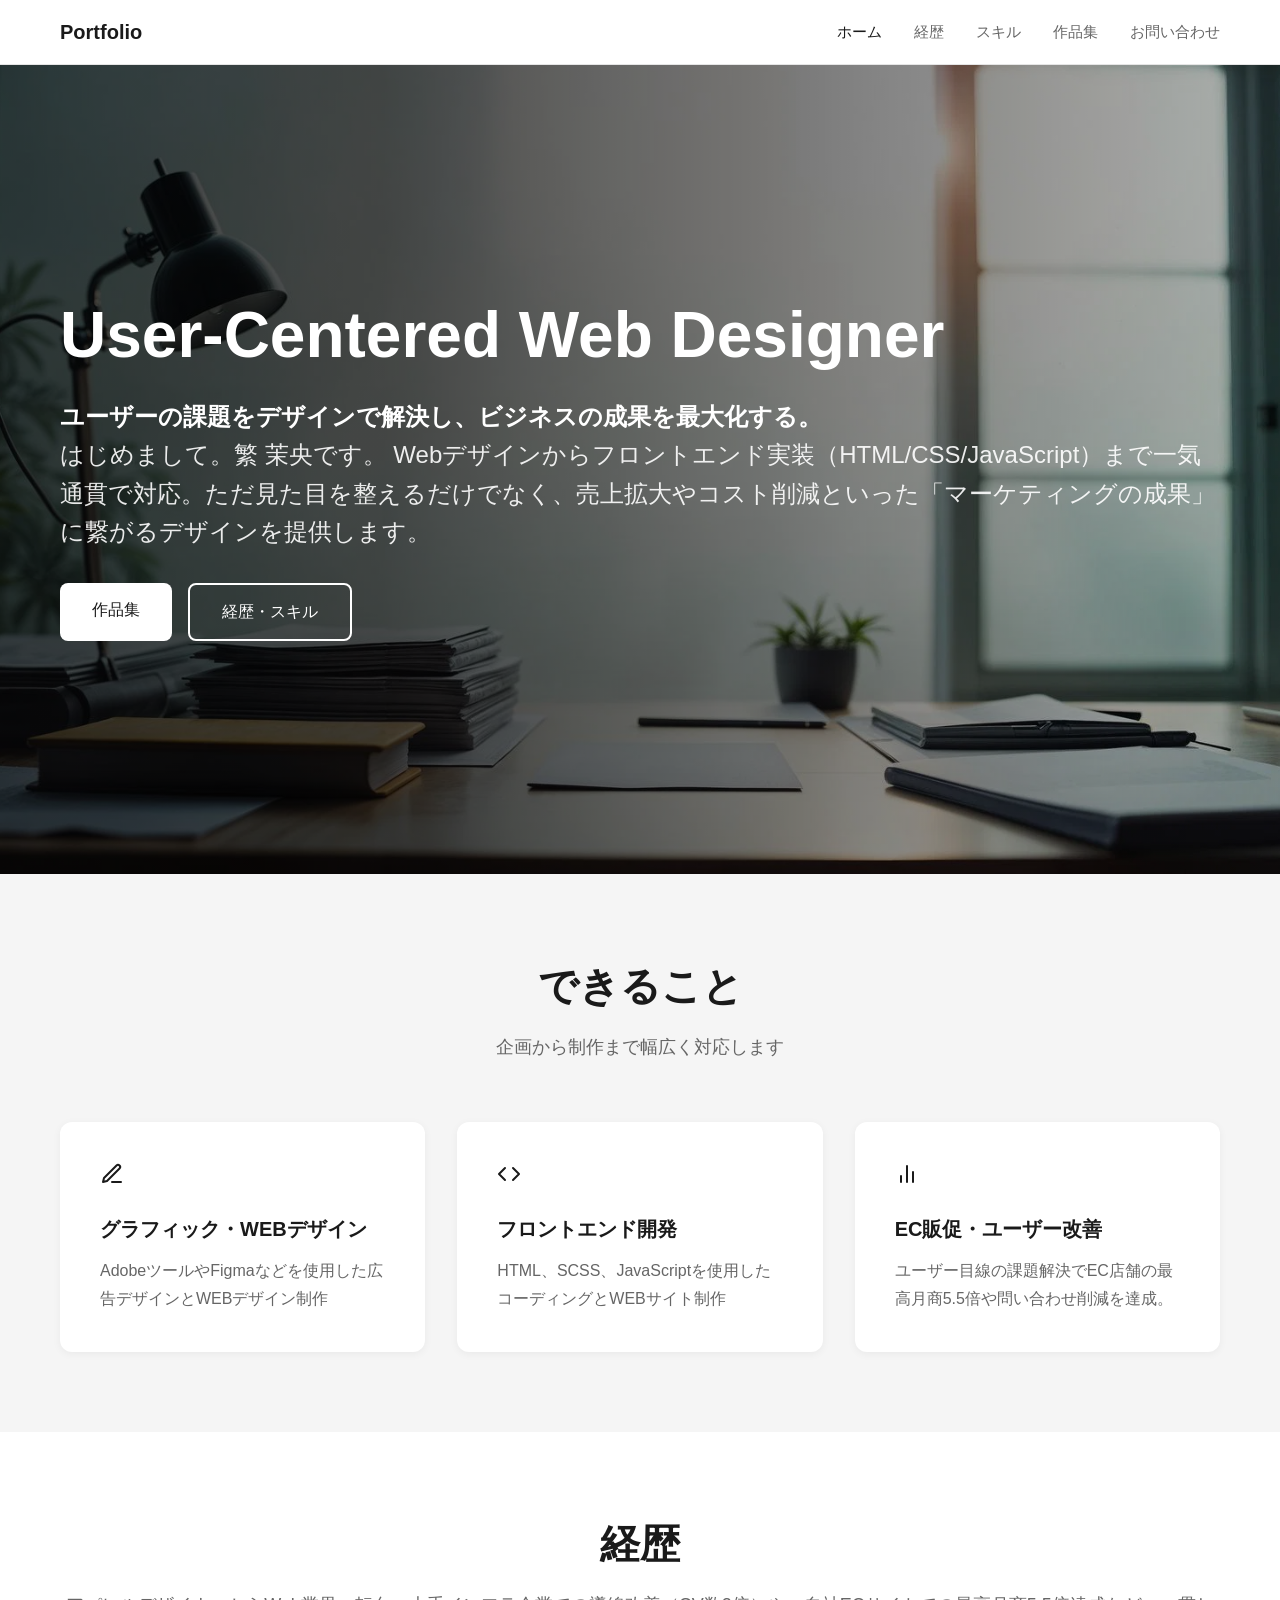
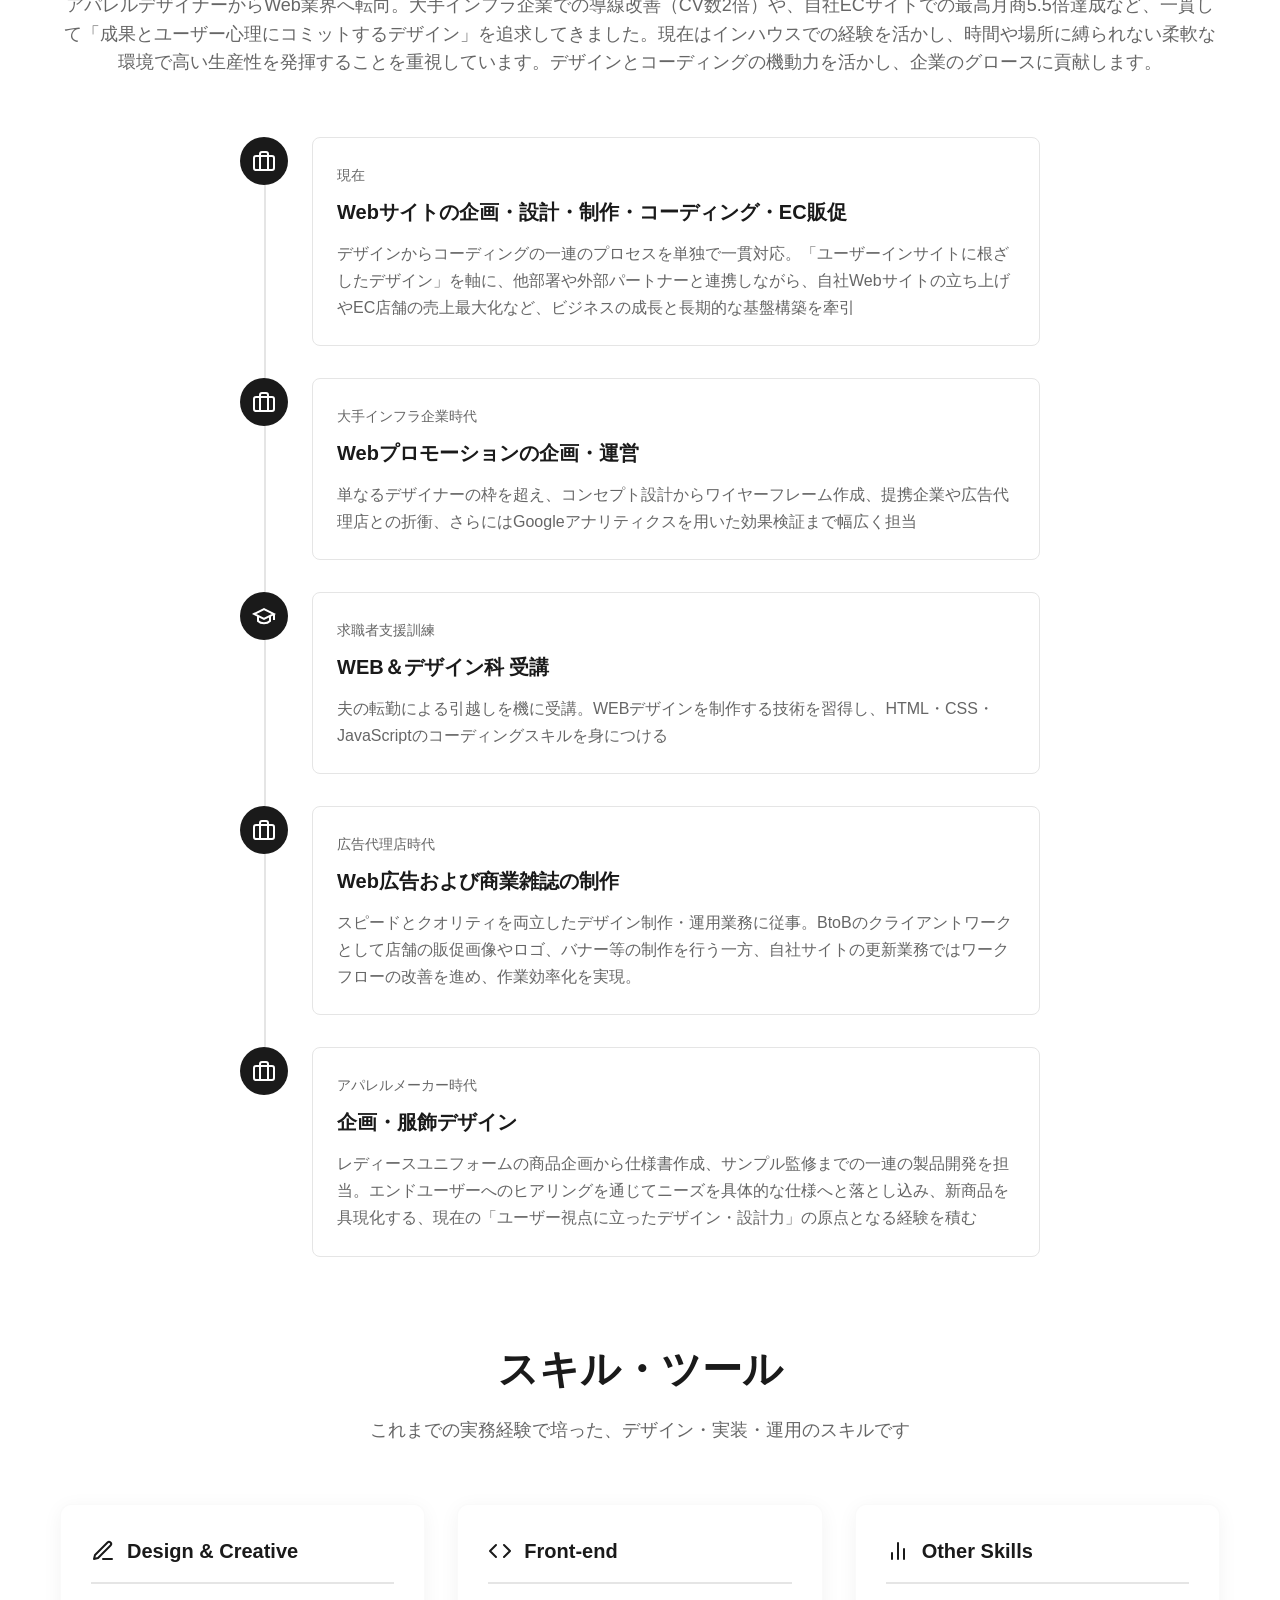
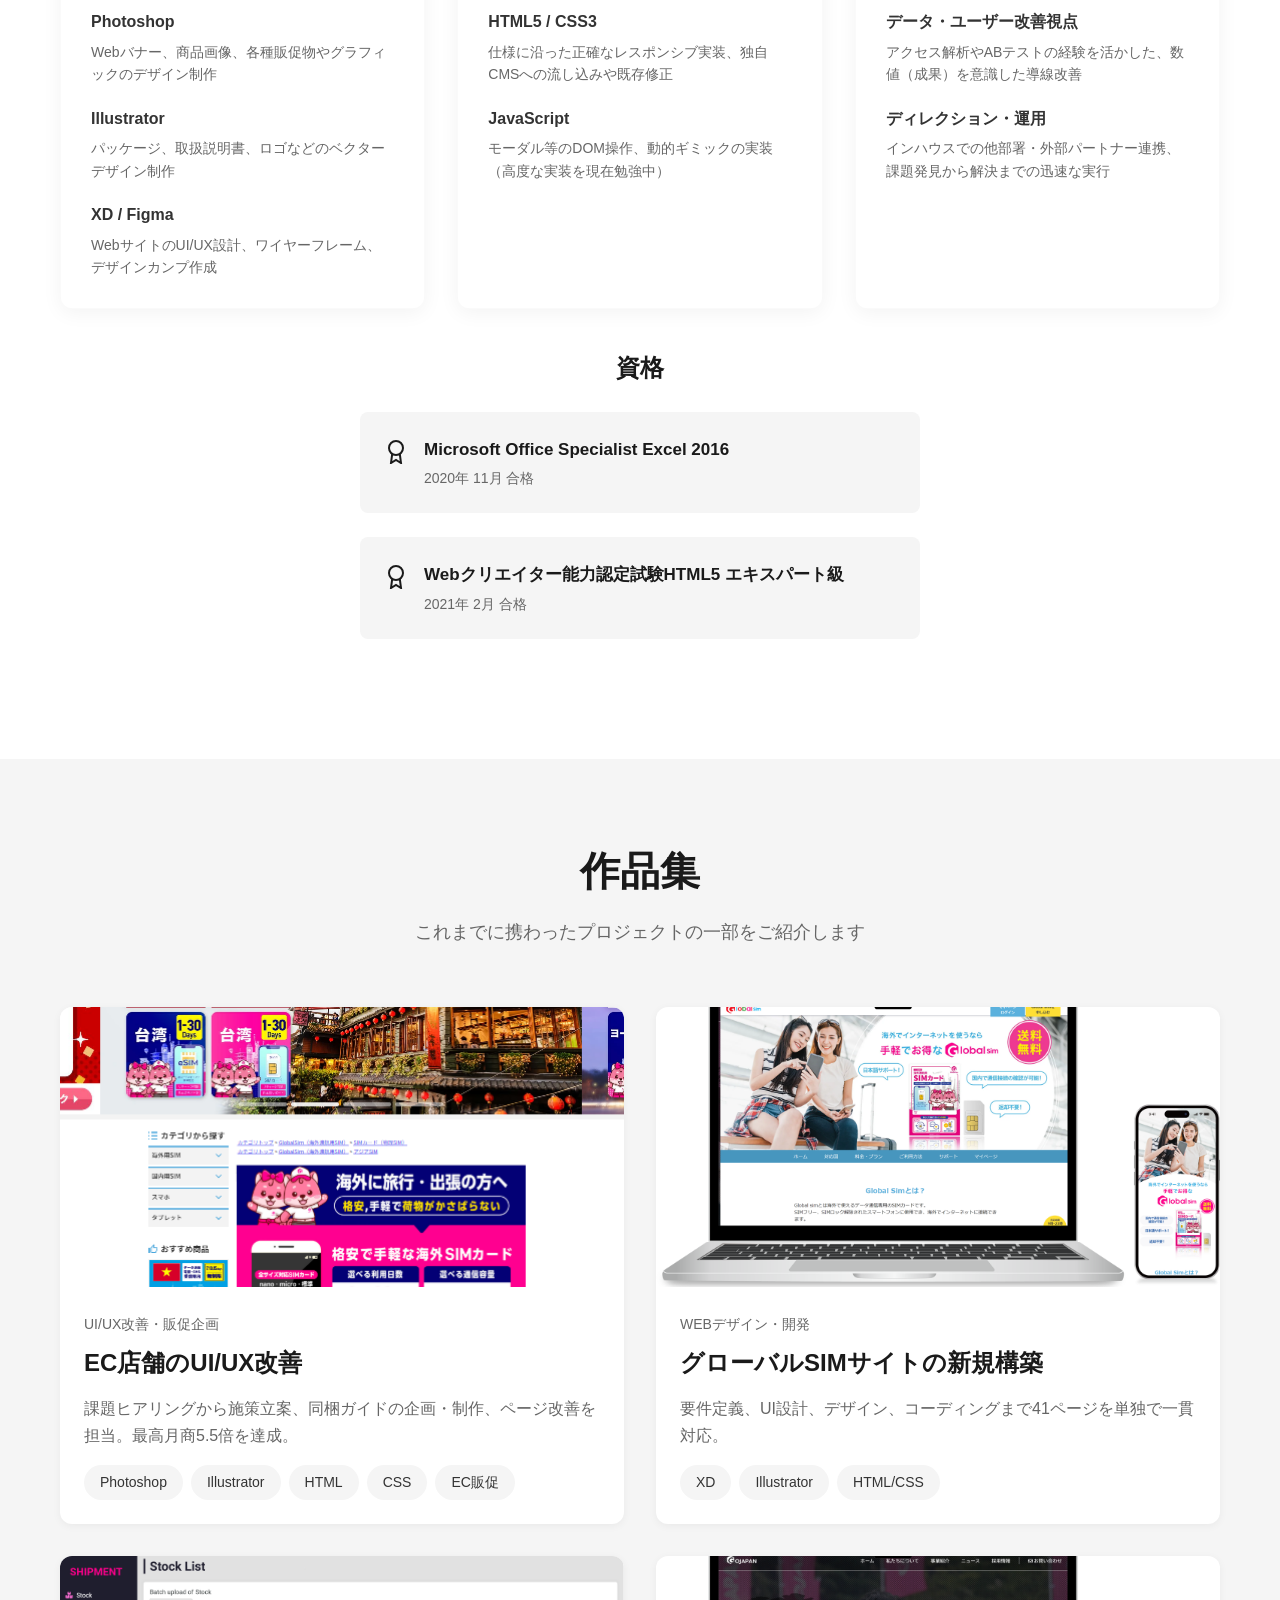
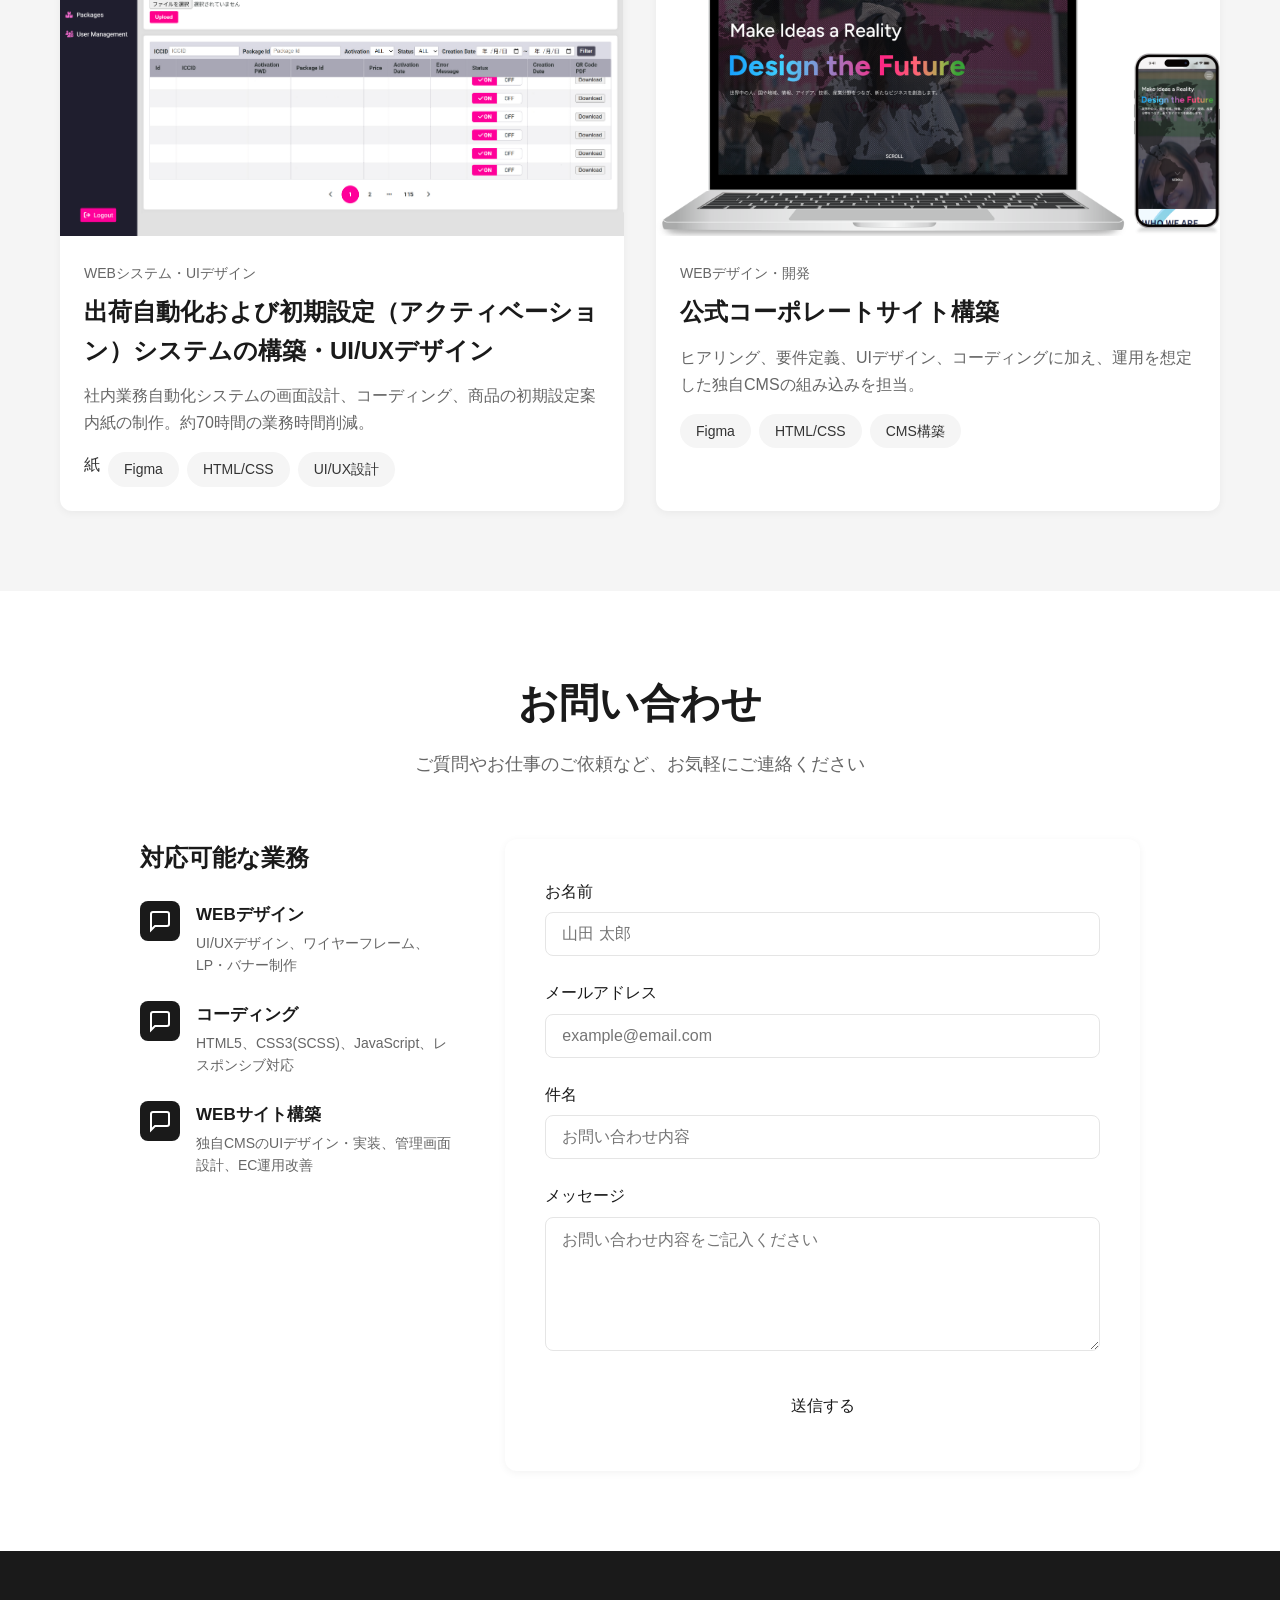
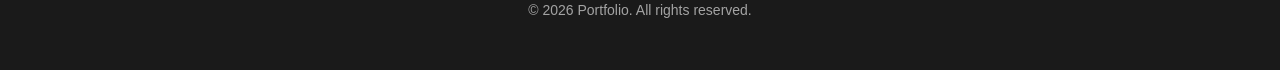
==== commit 9e03acb5: "Add files via upload" ====
--- a/index.html
+++ b/index.html
@@ -303,16 +303,16 @@
                     </div>
                     <div class="portfolio-item" id="portfolio-modal-3">
                         <div class="portfolio-image">
-                            <img src="images/works/3.png" alt="eSIM自動登録システムのUI改善">
+                            <img src="images/works/3.jpg" alt="eSIM自動登録システムのUI改善">
                             <div class="portfolio-overlay">
                                 <span>詳細を見る</span>
                             </div>
                         </div>
                         <div class="portfolio-content">
                             <span class="portfolio-category">WEBシステム・UIデザイン</span>
-                            <h3 class="portfolio-title">eSIM自動登録システムのUI改善</h3>
-                            <p class="portfolio-description">社内業務自動化システムの画面設計、コーディング、メールテンプレート制作。手続き時間を97%削減。</p>
-                            <div class="portfolio-tags">
+                            <h3 class="portfolio-title">出荷自動化および初期設定（アクティベーション）システムの構築・UI/UXデザイン</h3>
+                            <p class="portfolio-description">社内業務自動化システムの画面設計、コーディング、商品の初期設定案内紙の制作。約70時間の業務時間削減。</p>
+                            <div class="portfolio-tags">紙
                                 <span class="portfolio-tag">Figma</span>
                                 <span class="portfolio-tag">HTML/CSS</span>
                                 <span class="portfolio-tag">UI/UX設計</span>
--- a/style.css
+++ b/style.css
@@ -157,7 +157,7 @@
     align-items: center;
     justify-content: center;
     background: linear-gradient(135deg, #1a1a1a 0%, #2d2d2d 100%);
-    background-image: url('https://images.unsplash.com/photo-1758876020204-de202119ef27?w=1920');
+    background-image: url('images/home-bg.webp');
     background-size: cover;
     background-position: center;
     margin-top: 64px;
@@ -395,6 +395,7 @@
     display: grid;
     grid-template-columns: repeat(auto-fit, minmax(300px, 1fr));
     gap: 24px;
+    padding: 0 20px;
 }
 .certification-item {
     display: flex;
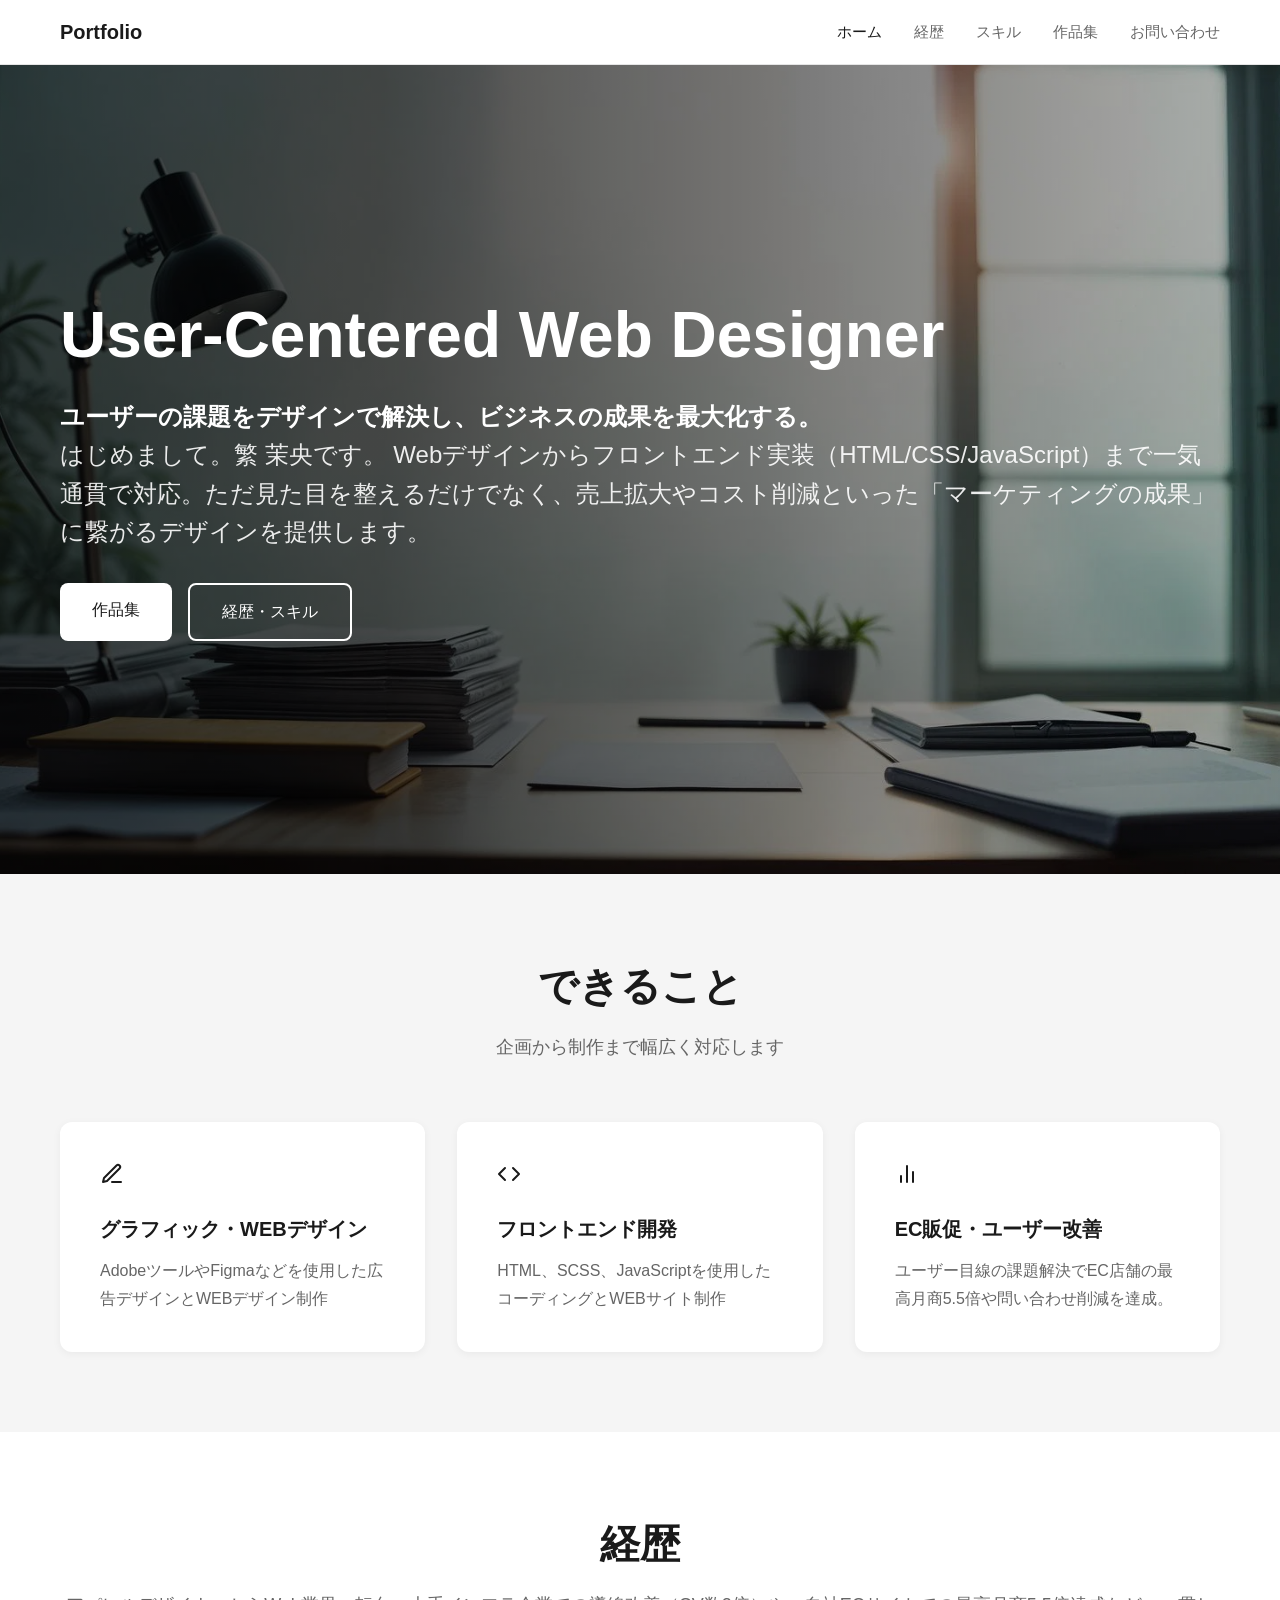
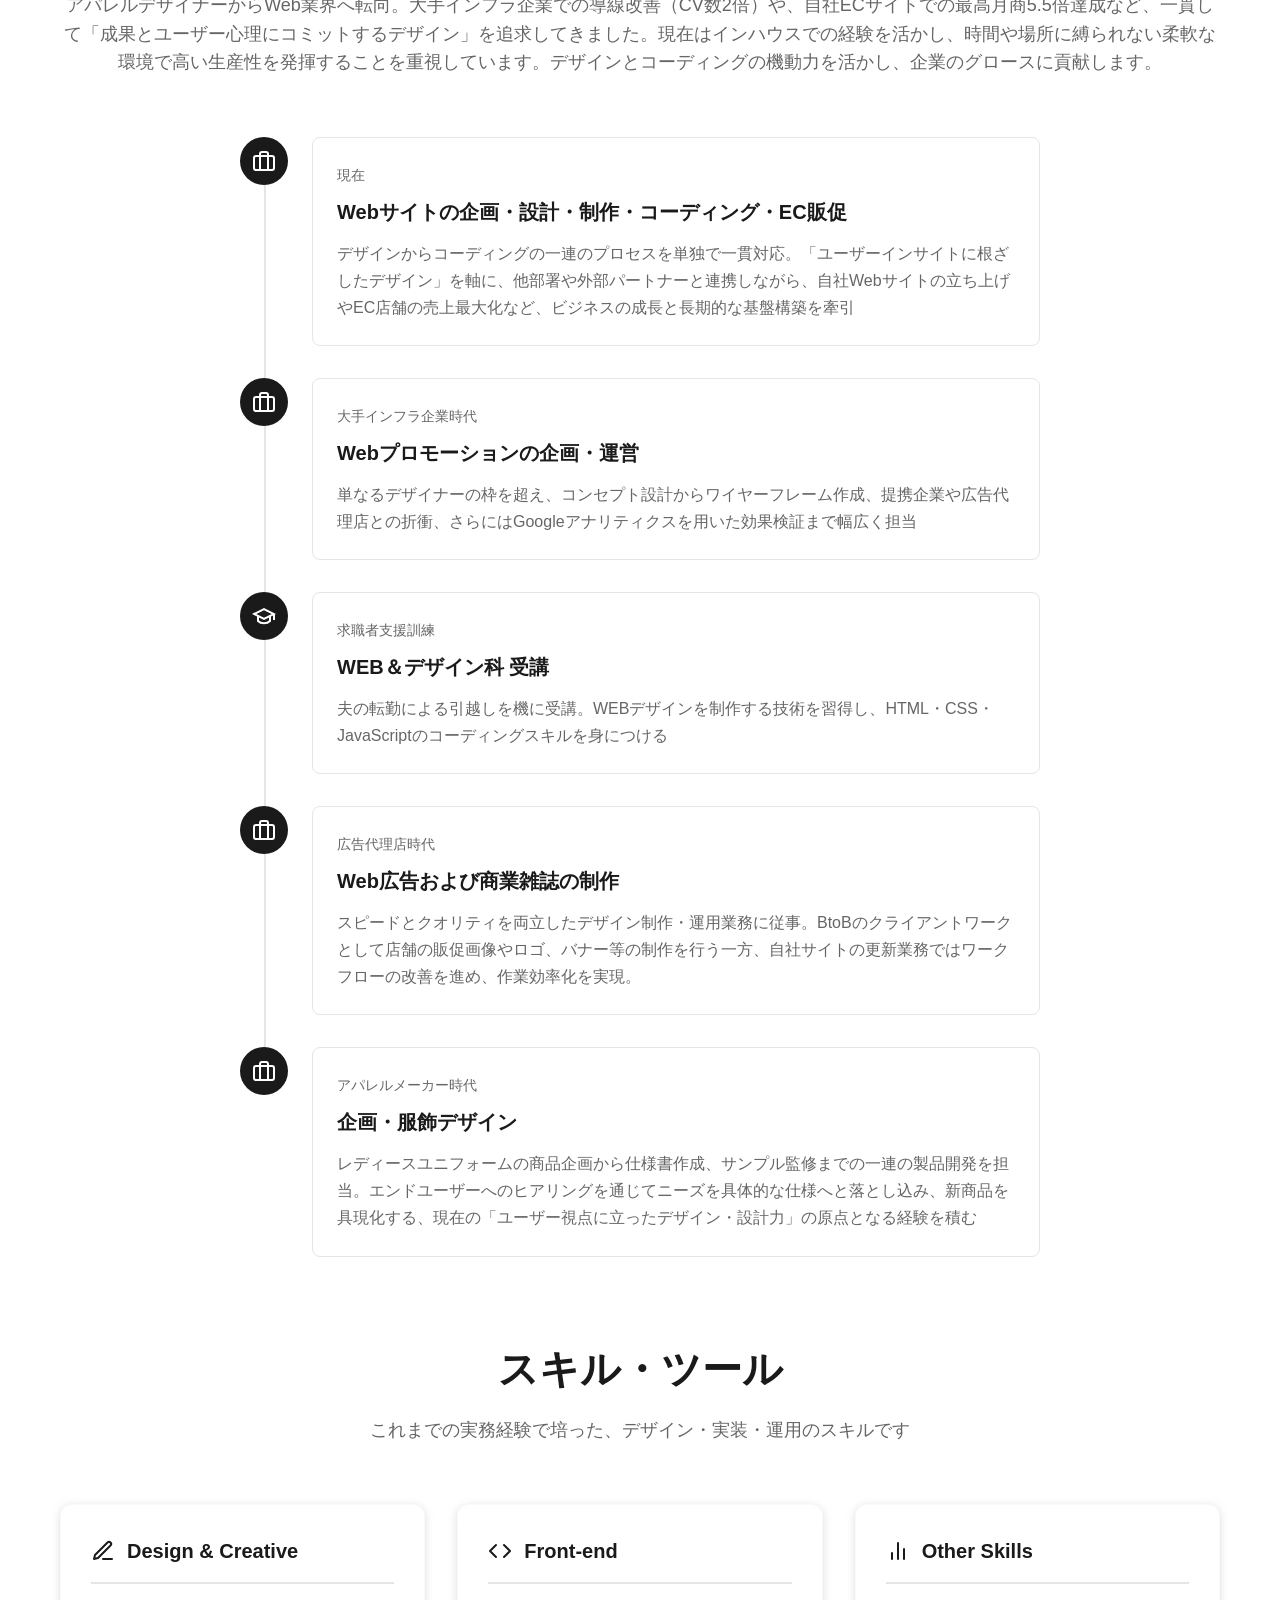
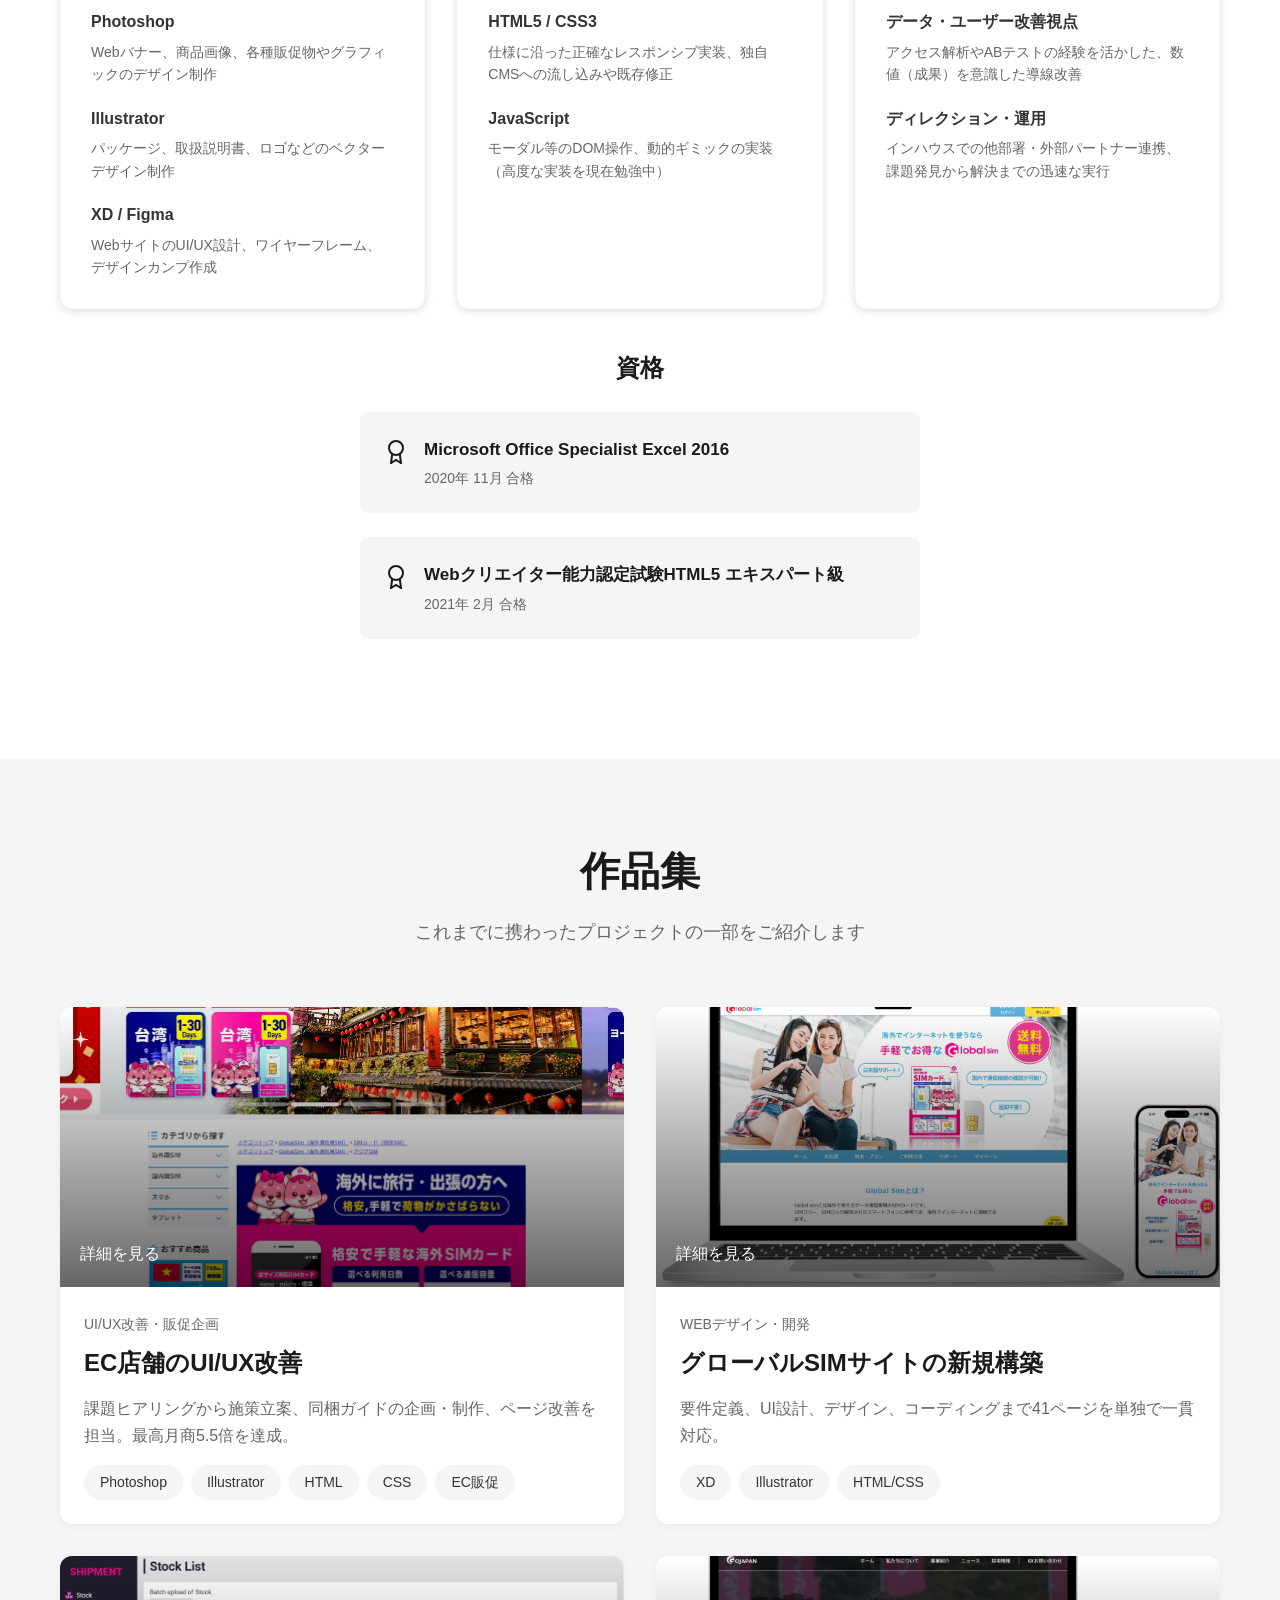
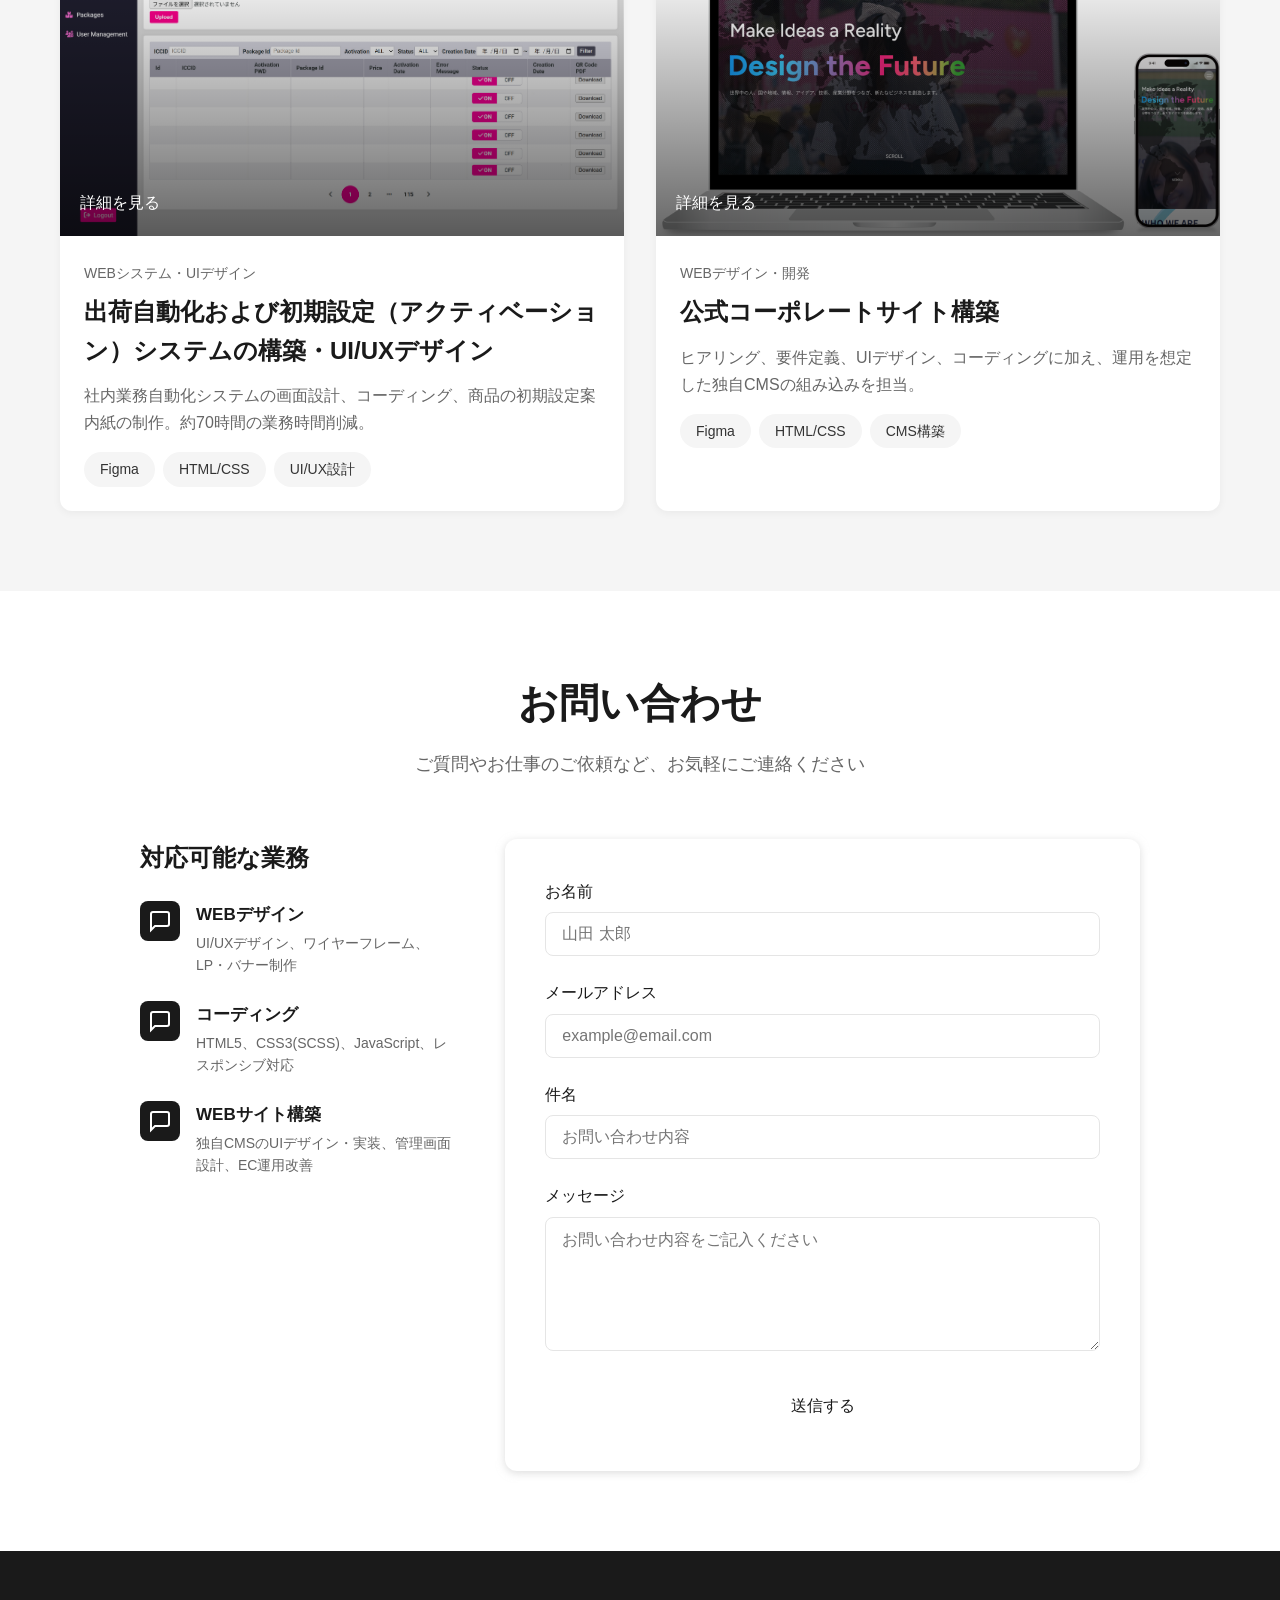
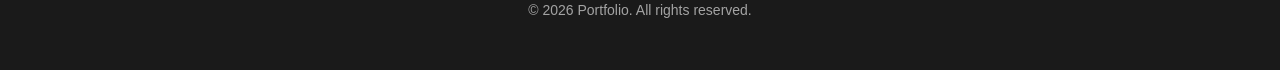
==== commit c7d0aa23: "Add files via upload" ====
--- a/index.html
+++ b/index.html
@@ -312,7 +312,7 @@
                             <span class="portfolio-category">WEBシステム・UIデザイン</span>
                             <h3 class="portfolio-title">出荷自動化および初期設定（アクティベーション）システムの構築・UI/UXデザイン</h3>
                             <p class="portfolio-description">社内業務自動化システムの画面設計、コーディング、商品の初期設定案内紙の制作。約70時間の業務時間削減。</p>
-                            <div class="portfolio-tags">紙
+                            <div class="portfolio-tags">
                                 <span class="portfolio-tag">Figma</span>
                                 <span class="portfolio-tag">HTML/CSS</span>
                                 <span class="portfolio-tag">UI/UX設計</span>
--- a/style.css
+++ b/style.css
@@ -319,7 +319,7 @@
   background-color: var(--white);
   border-radius: 12px;
   padding: 30px;
-  box-shadow: 0 4px 20px rgba(0, 0, 0, 0.05);
+  box-shadow: 0 2px 8px rgb(194 194 194 / 56%);
   border: 1px solid rgba(0, 0, 0, 0.02);
   transition: var(--transition), box-shadow 0.3s ease;
 }
@@ -473,12 +473,8 @@
     align-items: flex-end;
     justify-content: flex-start;
     padding: 20px;
-    opacity: 0;
+    opacity: 1;
     transition: var(--transition);
-}
-
-.portfolio-item:hover .portfolio-overlay {
-    opacity: 1;
 }
 
 .portfolio-overlay span {
@@ -551,6 +547,10 @@
     backdrop-filter: blur(4px);
 }
 
+.modal-container h2 {
+    margin-bottom: .5em;
+}
+
 @keyframes fadeIn {
     from {
         opacity: 0;
@@ -679,7 +679,7 @@
     background-color: var(--white);
     padding: 40px;
     border-radius: 12px;
-    box-shadow: 0 2px 8px rgba(0, 0, 0, 0.05);
+    box-shadow: 0 2px 8px rgb(194 194 194 / 56%);
 }
 
 .form-group {
@@ -768,6 +768,7 @@
     .contact-wrapper {
         grid-template-columns: 1fr;
     }
+
 }
 
 @media (max-width: 768px) {
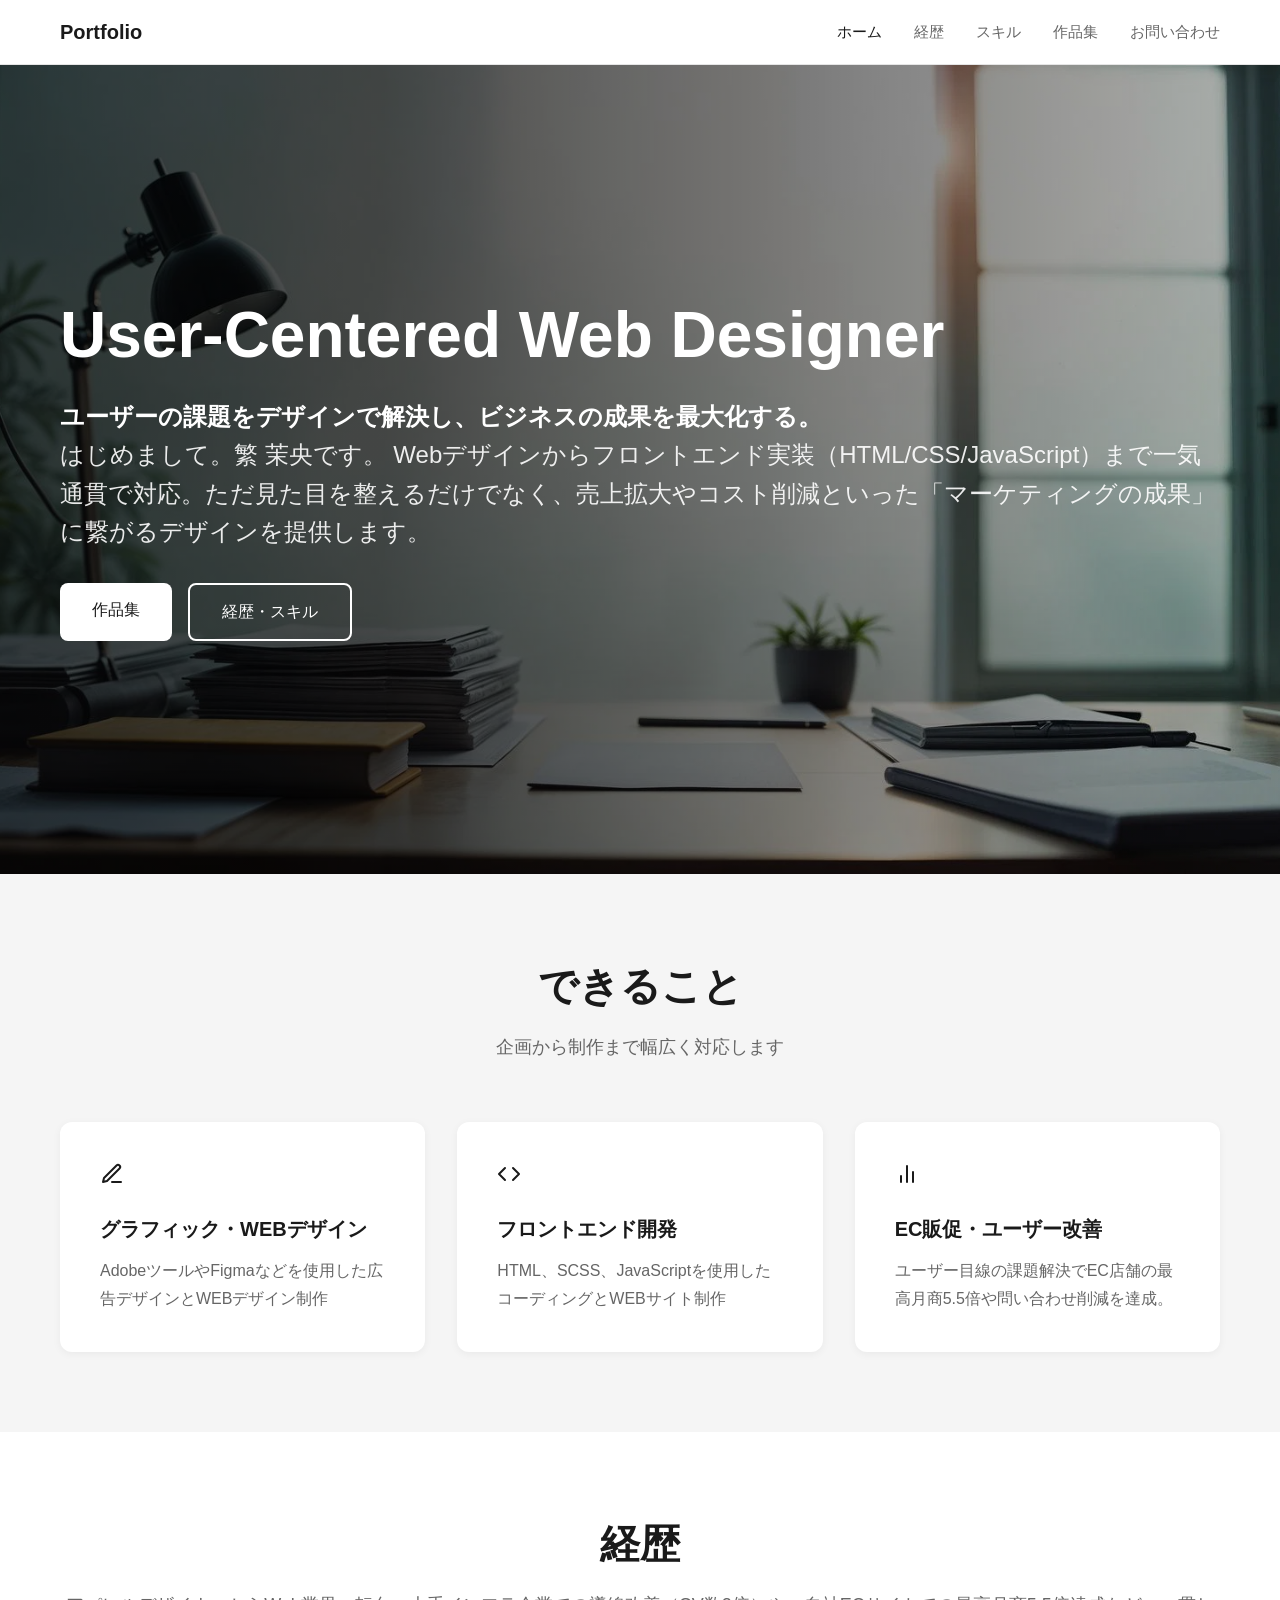
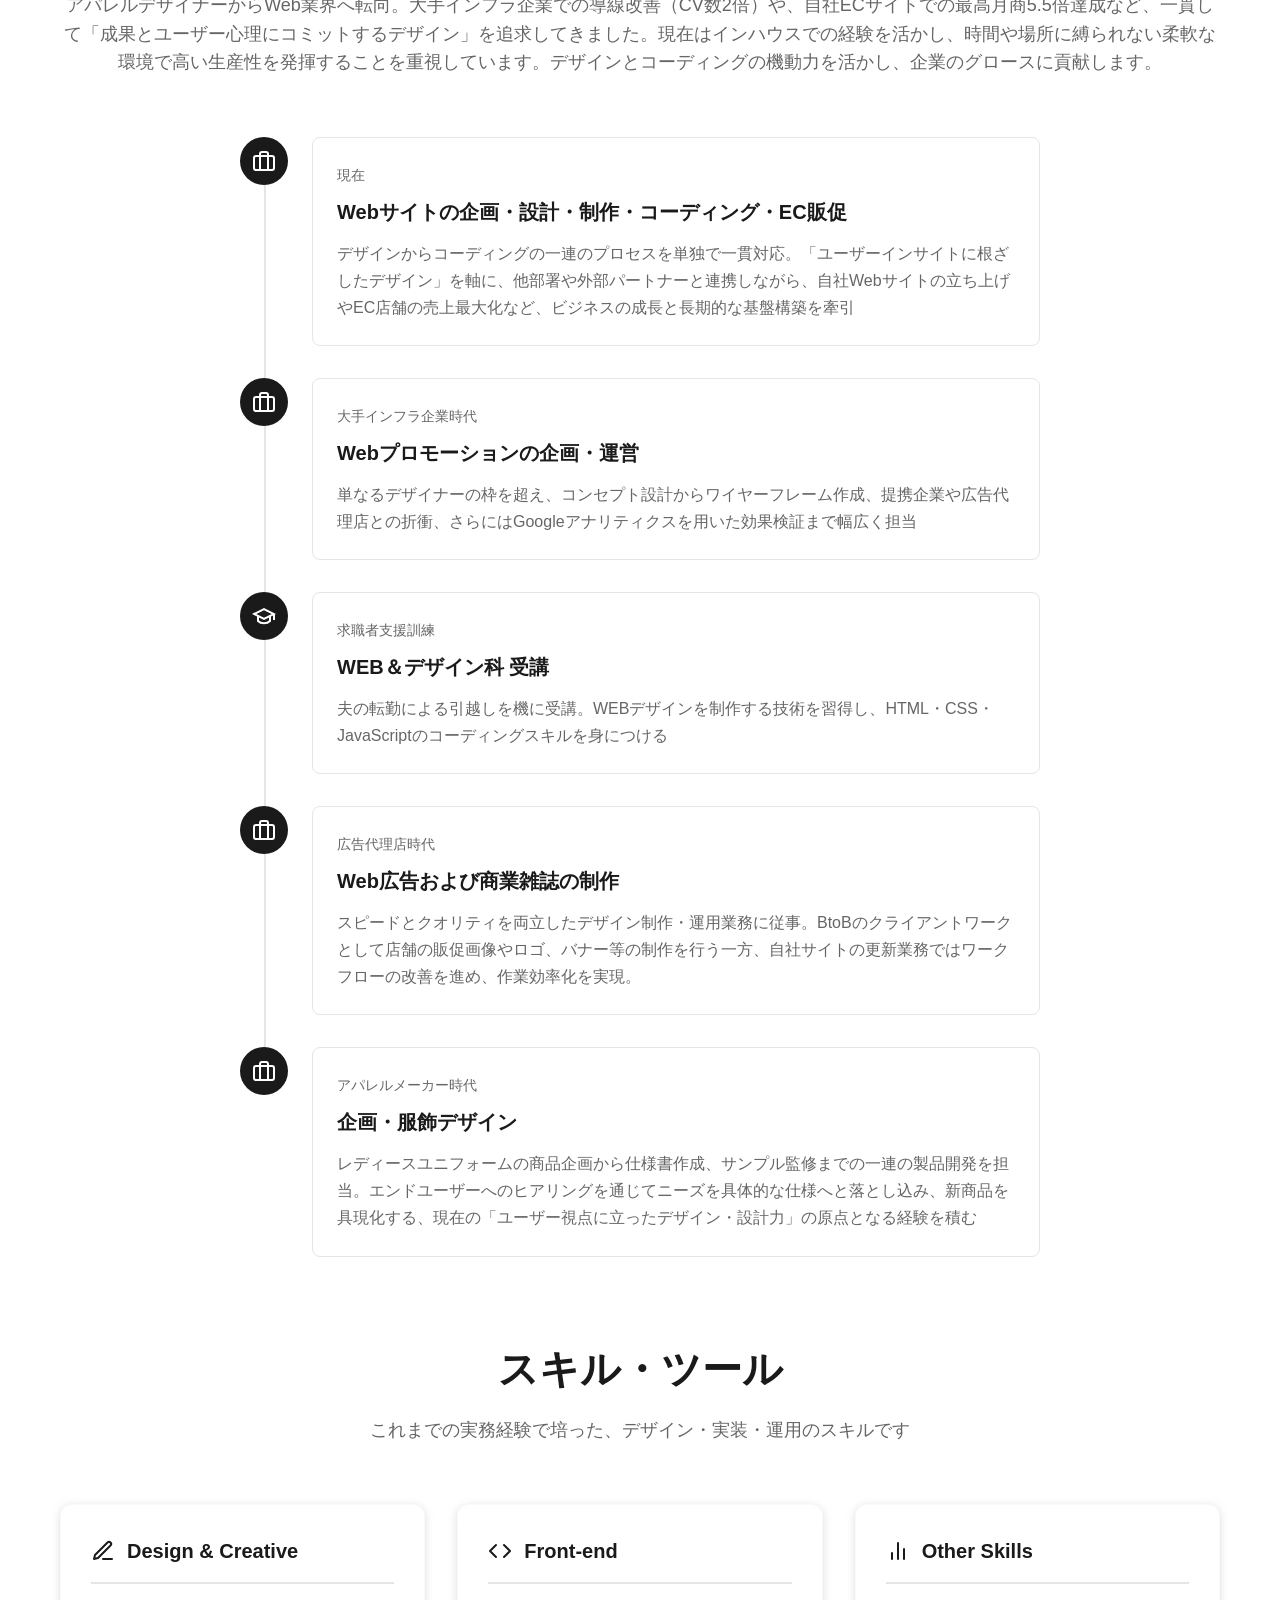
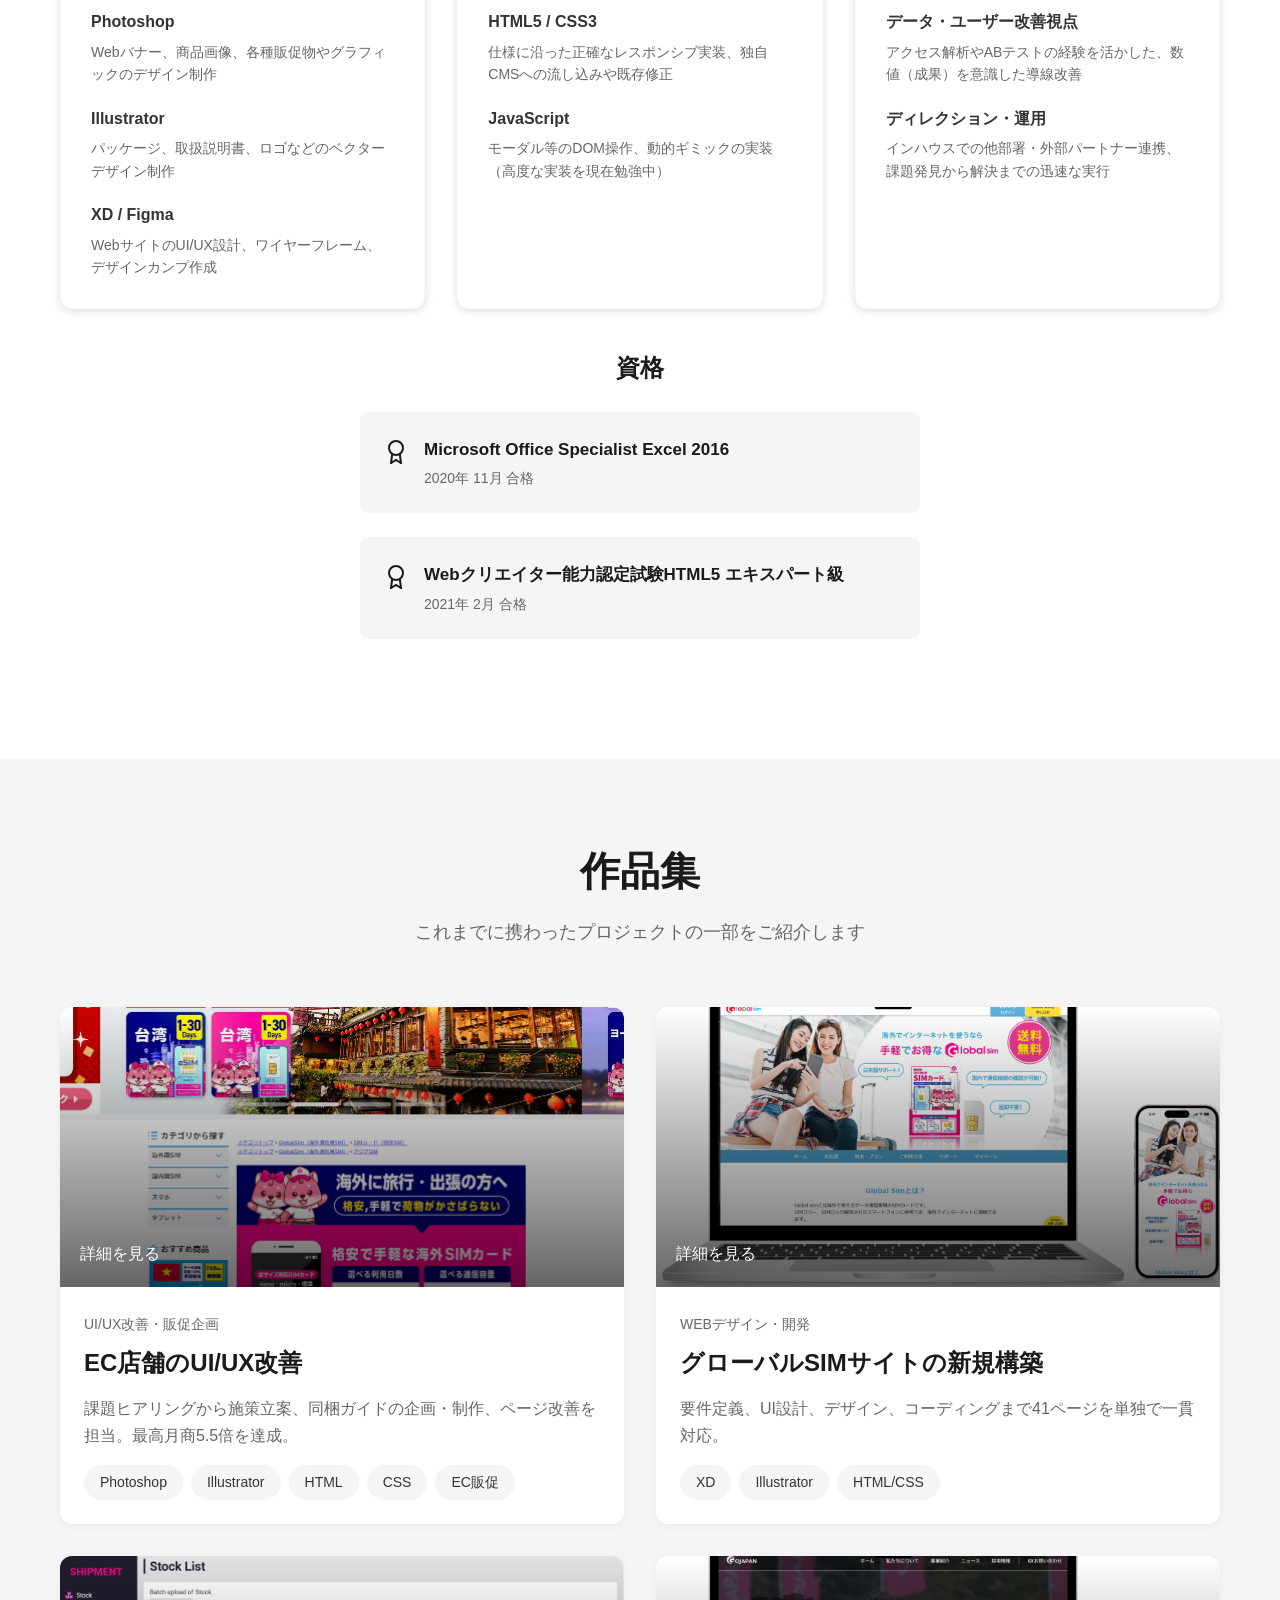
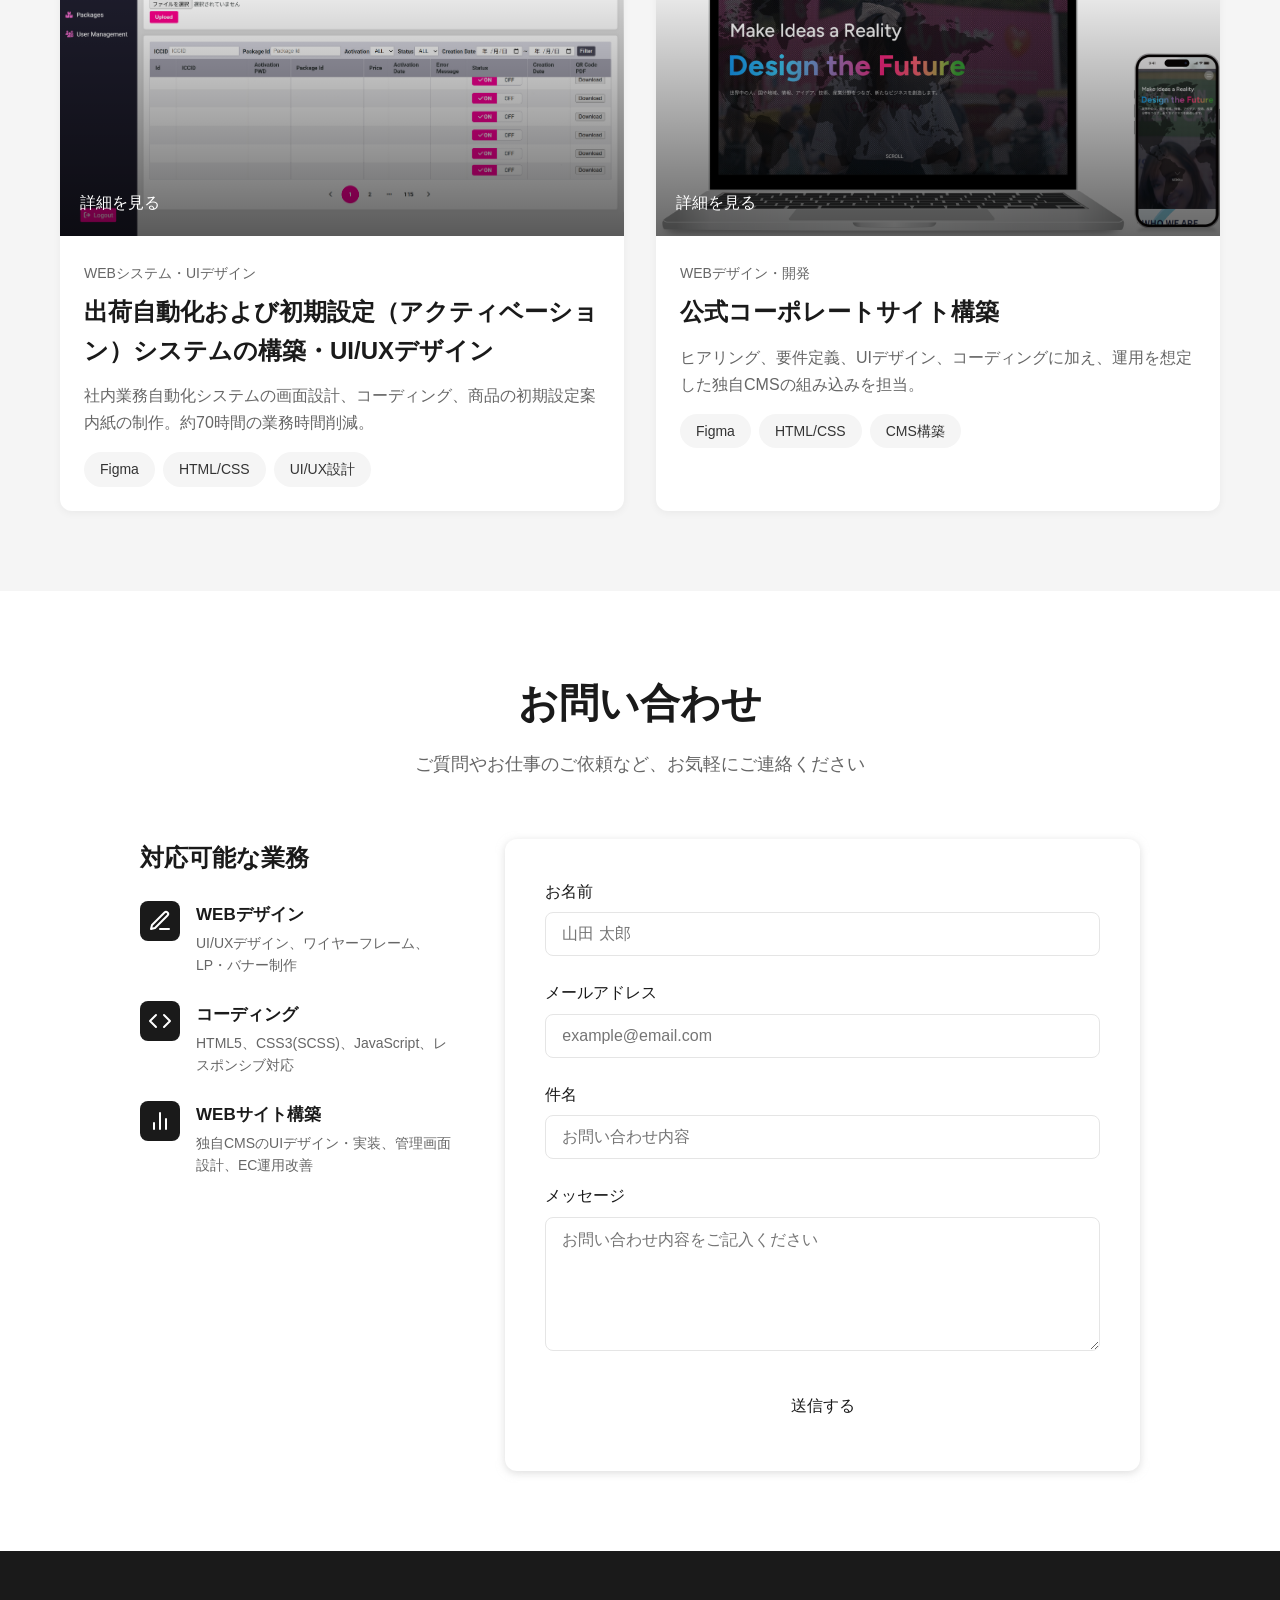
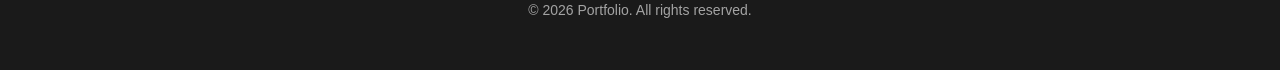
==== commit 2c2596c5: "Add files via upload" ====
--- a/index.html
+++ b/index.html
@@ -5,7 +5,7 @@
     <meta name="viewport" content="width=device-width, initial-scale=1.0">
     <title>ポートフォリオサイト</title>
     <link rel="stylesheet" href="style.css">
-    <link rel="icon" href="/images/icon/favicon.png">
+    <link rel="icon" href="https://m1028aapgpg-art.github.io/portfolio-2026/images/icon/favicon.png">
 </head>
 <body>
     <header class="header" id="header">
@@ -360,9 +360,7 @@
                         <h3 class="contact-info-title">対応可能な業務</h3>
                         <div class="contact-service">
                             <div class="contact-service-icon">
-                                <svg xmlns="http://www.w3.org/2000/svg" width="24" height="24" viewBox="0 0 24 24" fill="none" stroke="currentColor" stroke-width="2">
-                                    <path d="M21 15a2 2 0 0 1-2 2H7l-4 4V5a2 2 0 0 1 2-2h14a2 2 0 0 1 2 2z"></path>
-                                </svg>
+                                <svg xmlns="http://www.w3.org/2000/svg" width="24" height="24" viewBox="0 0 24 24" fill="none" stroke="currentColor" stroke-width="2" stroke-linecap="round" stroke-linejoin="round"><path d="M12 20h9"/><path d="M16.5 3.5a2.12 2.12 0 0 1 3 3L7 19l-4 1 1-4Z"/></svg>
                             </div>
                             <div>
                                 <h4>WEBデザイン</h4>
@@ -371,9 +369,7 @@
                         </div>
                         <div class="contact-service">
                             <div class="contact-service-icon">
-                                <svg xmlns="http://www.w3.org/2000/svg" width="24" height="24" viewBox="0 0 24 24" fill="none" stroke="currentColor" stroke-width="2">
-                                    <path d="M21 15a2 2 0 0 1-2 2H7l-4 4V5a2 2 0 0 1 2-2h14a2 2 0 0 1 2 2z"></path>
-                                </svg>
+                                <svg xmlns="http://www.w3.org/2000/svg" width="24" height="24" viewBox="0 0 24 24" fill="none" stroke="currentColor" stroke-width="2" stroke-linecap="round" stroke-linejoin="round"><polyline points="16 18 22 12 16 6"/><polyline points="8 6 2 12 8 18"/></svg>
                             </div>
                             <div>
                                 <h4>コーディング</h4>
@@ -382,9 +378,7 @@
                         </div>
                         <div class="contact-service">
                             <div class="contact-service-icon">
-                                <svg xmlns="http://www.w3.org/2000/svg" width="24" height="24" viewBox="0 0 24 24" fill="none" stroke="currentColor" stroke-width="2">
-                                    <path d="M21 15a2 2 0 0 1-2 2H7l-4 4V5a2 2 0 0 1 2-2h14a2 2 0 0 1 2 2z"></path>
-                                </svg>
+                                <svg xmlns="http://www.w3.org/2000/svg" width="24" height="24" viewBox="0 0 24 24" fill="none" stroke="currentColor" stroke-width="2" stroke-linecap="round" stroke-linejoin="round"><line x1="18" y1="20" x2="18" y2="10"/><line x1="12" y1="20" x2="12" y2="4"/><line x1="6" y1="20" x2="6" y2="14"/></svg>
                             </div>
                             <div>
                                 <h4>WEBサイト構築</h4>
